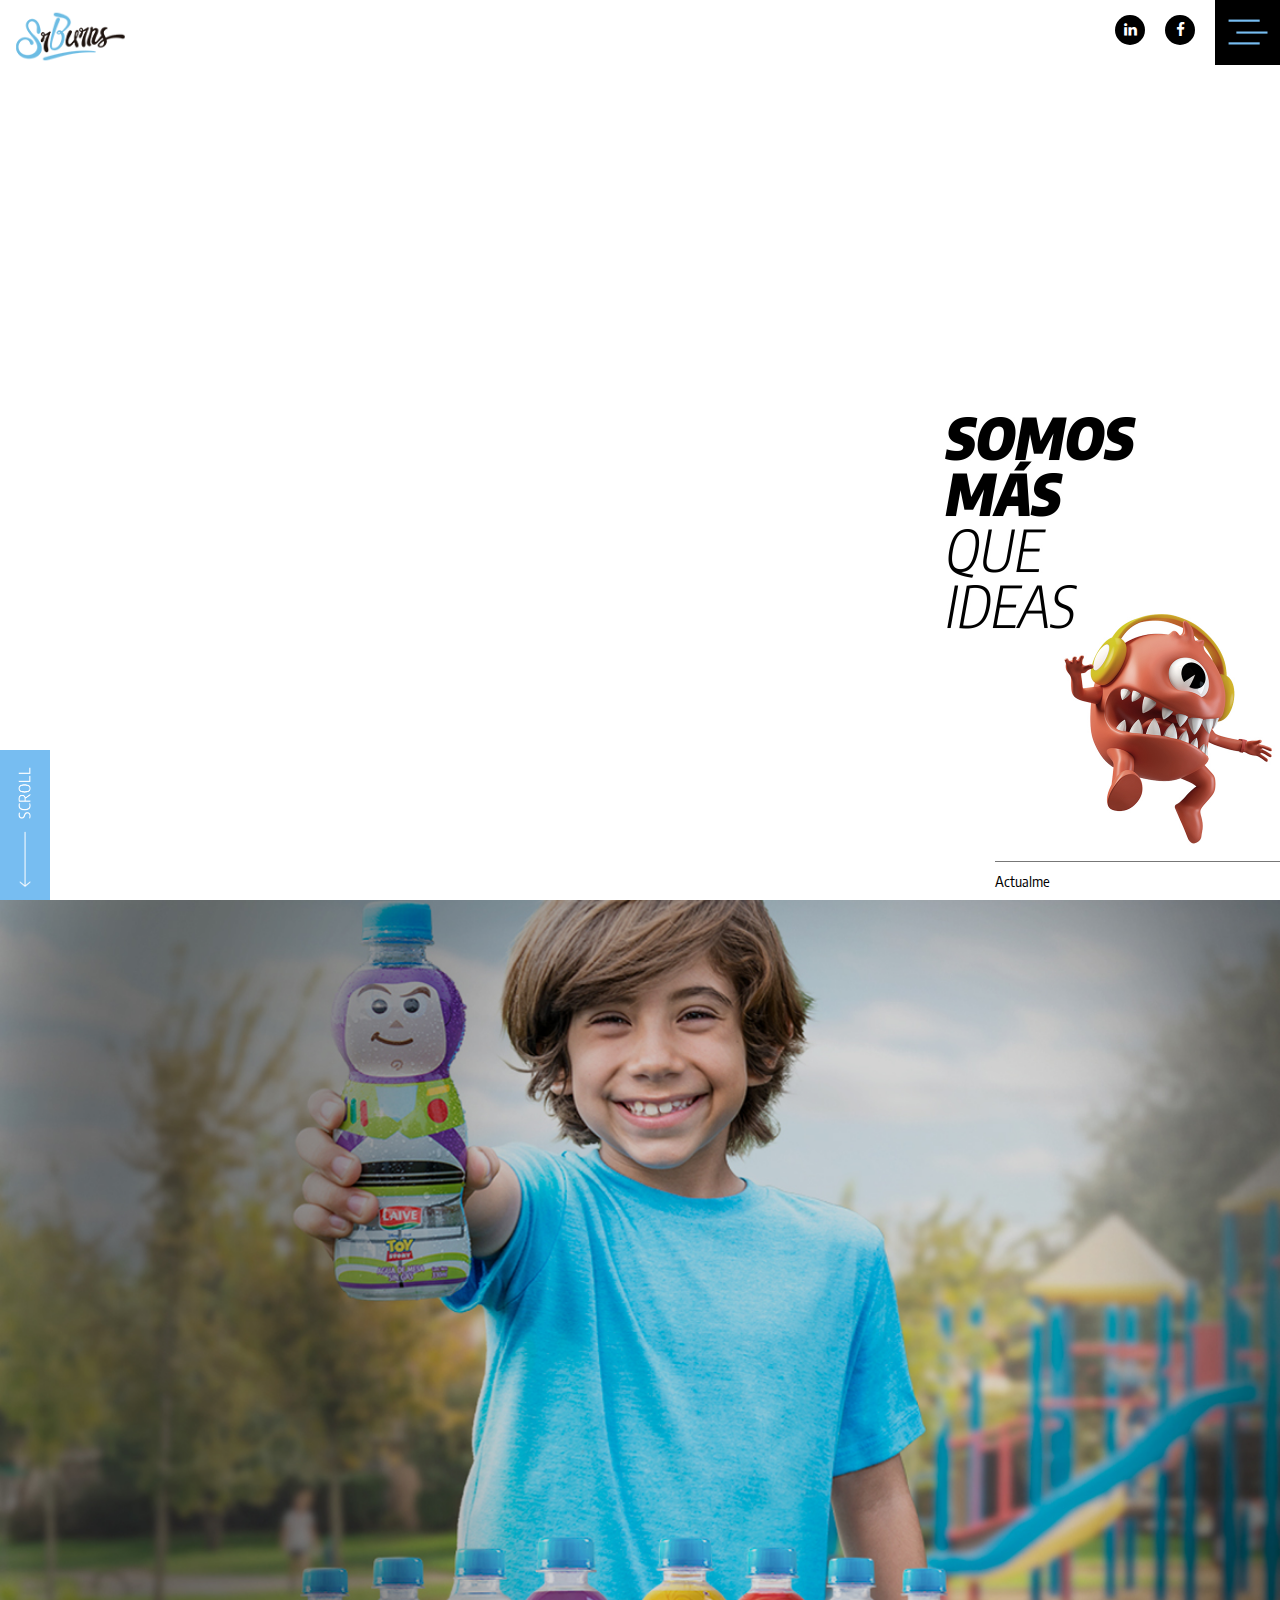
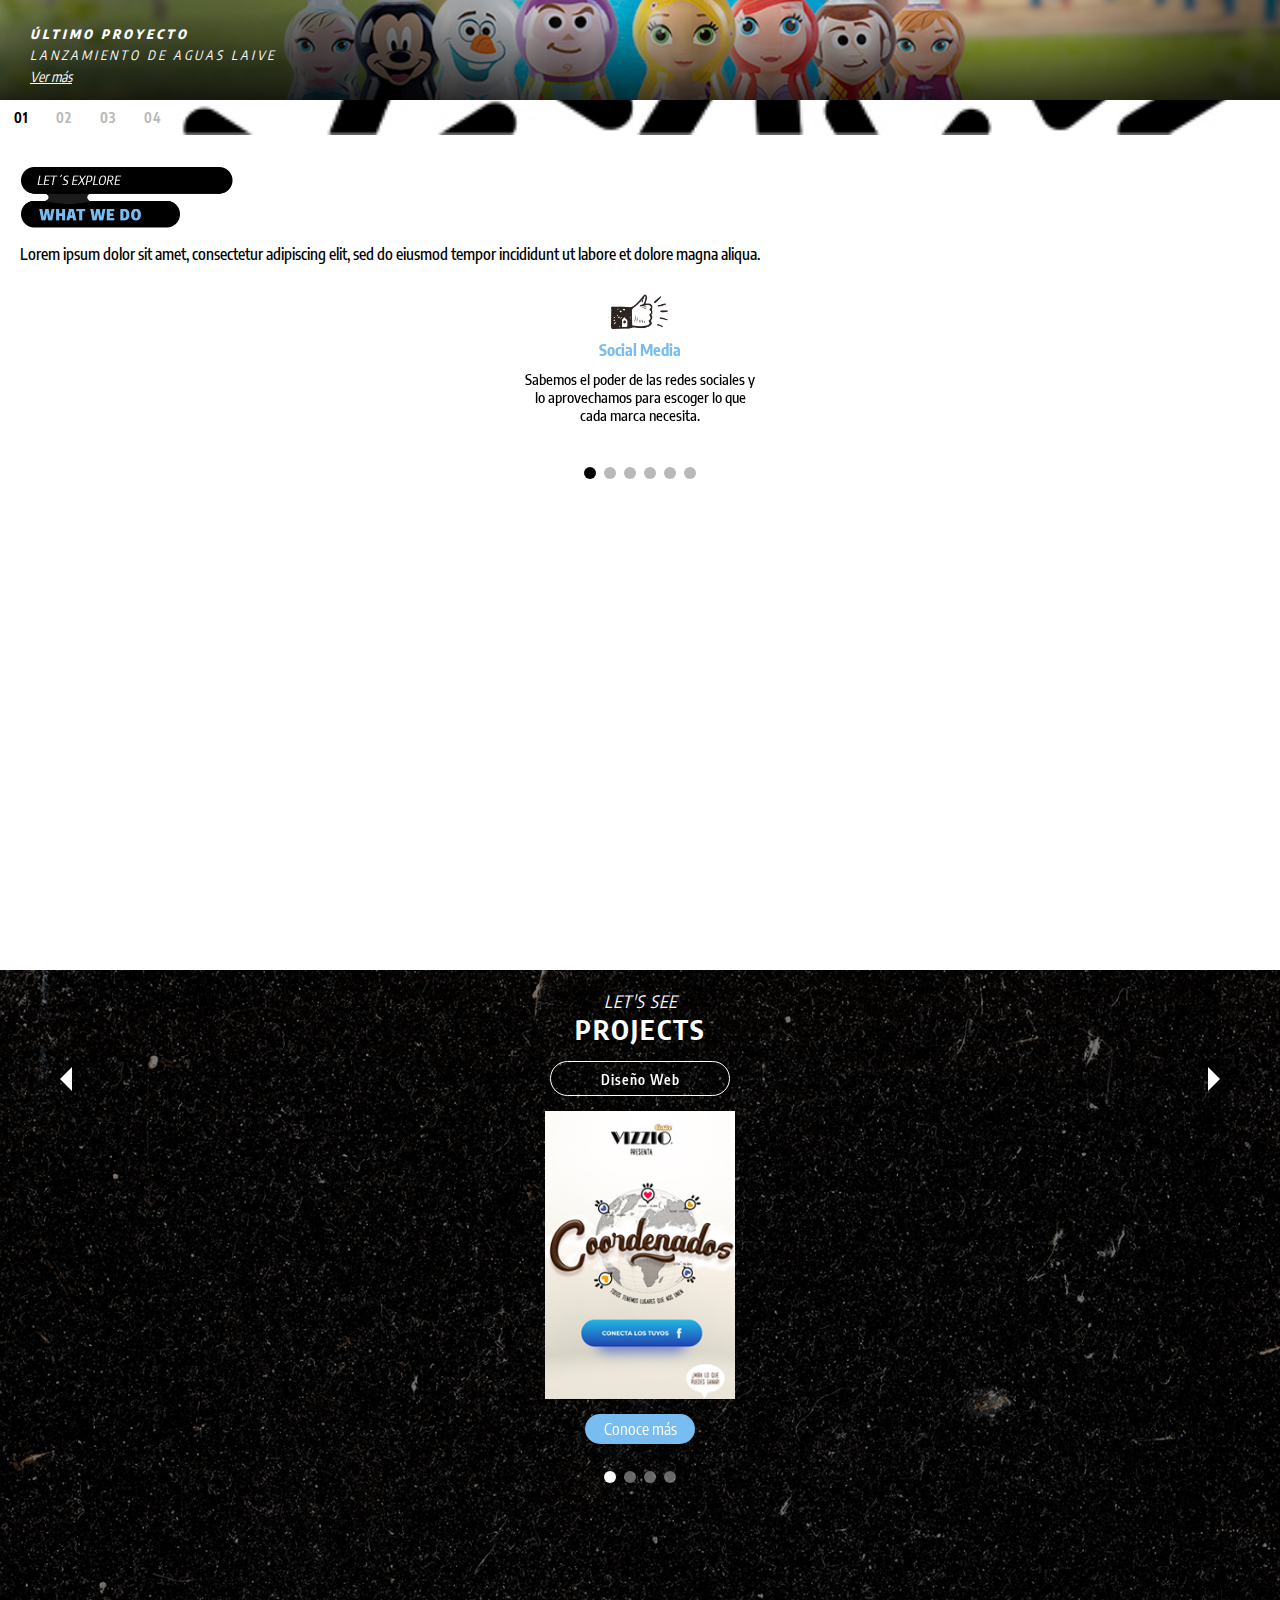
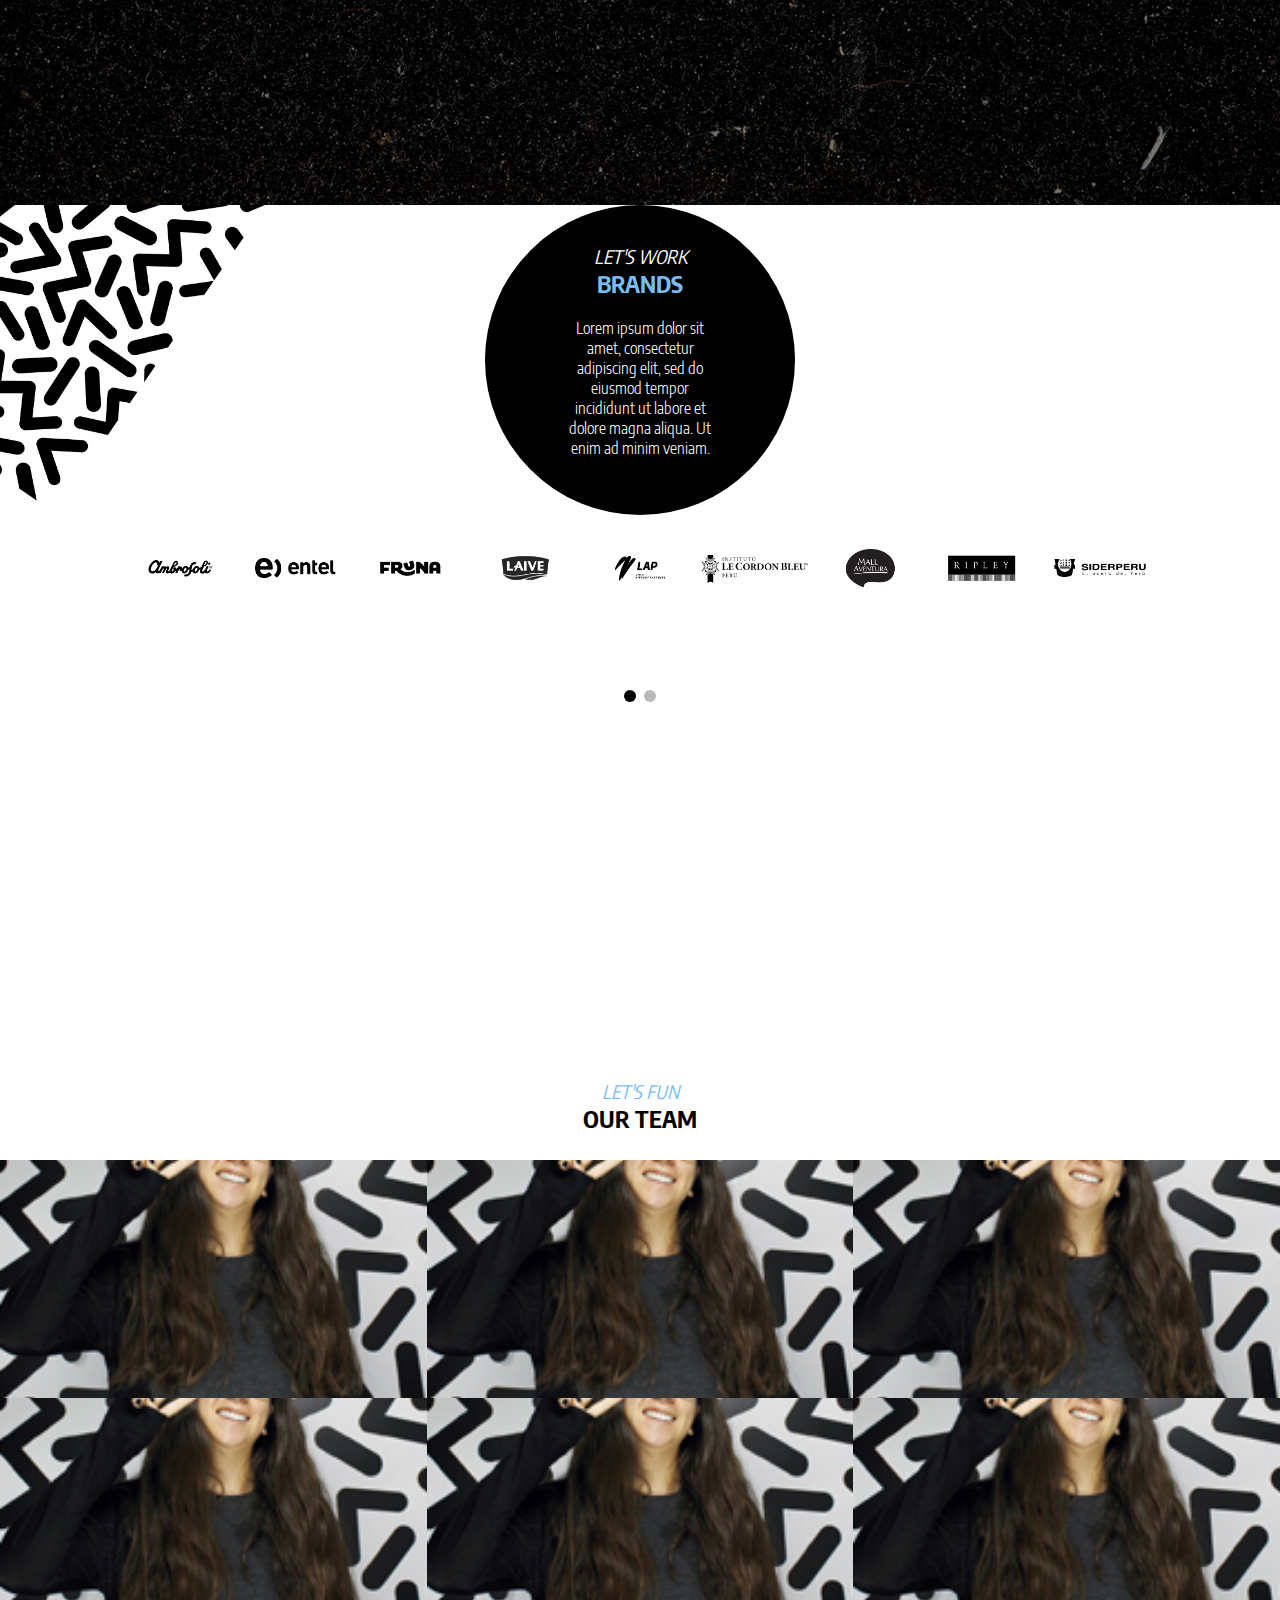
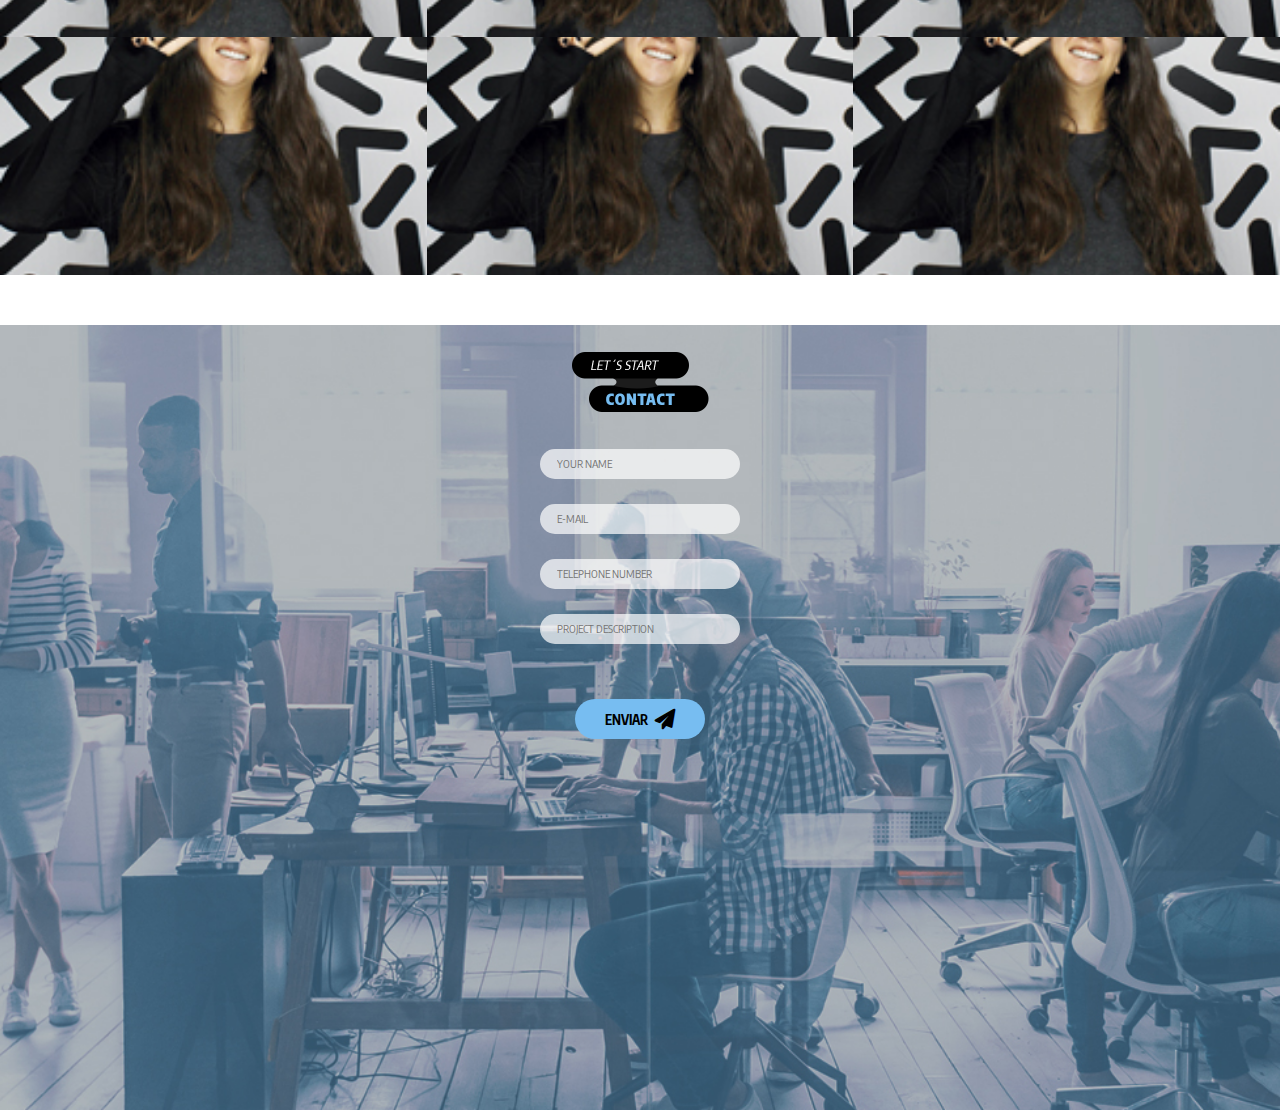
==== index.html @ 237745b2 "first commit" ====
<html lang="es-ES">
    <head>
        <meta http-equiv="Content-Type" content="text/html; charset=UTF-8">
        <meta name="viewport" content="width=device-width, initial-scale=1, user-scalable=no">
        <link rel="icon" type="image/png" href="./img/favicon-32x32.png" sizes="32x32">        
        <link href="./css/home.css" rel="stylesheet">
        <title>SrBurns</title>
    </head>

    <body>
        <header class="header">
            <a class="header__logo" href="http://www.srburns.pe/"></a>

            <a href="javascript:void(0)" class="header__menu-boton"></a>

            <a class="icon" target="_blank" href="https://www.facebook.com/SrBurnsPE/">a</a>
            <a class="icon" target="_blank" href="https://www.linkedin.com/company/srburns-per%C3%BA/">b</a>
        </header>

        <div class="main-container">
            <div class="main-container__agency-block">
                <div class="main-container__agency-block__first">
                    <img width="345" src="./img/keko-rojo.jpg" alt="">

                    <div class="main-container__agency-block__first__typing typewrite" data-period="3000" data-type='["Actualmente trabajamos con Entel", "Actualmente trabajamos con Samsung", "Actualmente trabajamos con Laive"]'>
                        <span class="wrap"></span>
                    </div>
                    
                    <span class="scroll-down">
                        <img width="18" src="./img/text-scroll.png" alt="">
                        <img width="14" src="./img/arrow-scroll.png" alt="">
                    </span>
                </div>
    
                <div class="main-container__agency-block__second">
                    <div class="main-container__agency-block__second__item" style="background-image: url('./img/project-laive.jpg')">
                        <div class="project-description">
                            <h4>Último proyecto</h4>
                            <p>Lanzamiento de aguas laive</p>
                            <a href="#">Ver más</a>
                        </div>
                    </div>
                    <div class="main-container__agency-block__second__item" style="background-image: url('./img/project-laive.jpg')">
                        <div class="project-description">
                            <h4>Último proyecto</h4>
                            <p>Lanzamiento de aguas laive</p>
                            <a href="#">Ver más</a>
                        </div>
                    </div>
                    <div class="main-container__agency-block__second__item" style="background-image: url('./img/project-laive.jpg')">
                        <div class="project-description">
                            <h4>Último proyecto</h4>
                            <p>Lanzamiento de aguas laive</p>
                            <a href="#">Ver más</a>
                        </div>
                    </div>
                    <div class="main-container__agency-block__second__item" style="background-image: url('./img/project-laive.jpg')">
                        <div class="project-description">
                            <h4>Último proyecto</h4>
                            <p>Lanzamiento de aguas laive</p>
                            <a href="#">Ver más</a>
                        </div>
                    </div>                    
                </div>
            </div>

            <div class="main-container__what-we-do">
                <div class="main-container__what-we-do__container">
                    <img class="text-img" width="214" src="./img/texto-what-we-do.png" alt="">
                    <p>Lorem ipsum dolor sit amet, consectetur adipiscing elit, sed do eiusmod tempor incididunt ut labore et dolore magna aliqua.</p>
                    <img class="keko-img" width="167" src="./img/keko-rosa.png" alt="">
                </div>

                <div class="main-container__what-we-do__slider">
                    <div>
                        <img width="60" src="./img/icon-social-media.png" alt="">
                        <h4>Social Media</h4>
                        <p>Sabemos el poder de las redes sociales y lo aprovechamos para escoger lo que cada marca necesita.</p>
                    </div>

                    <div>
                        <img width="33" src="./img/icon-estrategia.png" alt="">
                        <h4>Estrategia</h4>
                        <p>La columna vertebral de cada campaña. Analizamos el contexto y creamos un plan de acción ad hoc.</p>
                    </div>

                    <div>
                        <img width="60" src="./img/icon-ux-ui.png" alt="">
                        <h4>UX/UI</h4>
                        <p>El usuario es el centro, por eso nos preocupamos en cada detalle de su experiencia de navegación.</p>
                    </div>

                    <div>
                        <img width="50" src="./img/icon-diseno.png" alt="">
                        <h4>Diseño</h4>
                        <p>Usamos los últimos recursos visuales para que cada pieza genere impacto y sobretodo, emociones.</p>
                    </div>

                    <div>
                        <img width="46" src="./img/icon-planing.png" alt="">
                        <h4>Desarrollo Web</h4>
                        <p>Desarrollamos las plataformas necesarias para transmitir todo lo que una marca tiene que decir.</p>
                    </div>

                    <div>
                        <img width="46" src="./img/icon-planing.png" alt="">
                        <h4>Planing</h4>
                        <p>Construimos conexiones conociendo al consumidor a través de la investigación y el planeamiento. </p>
                    </div>
                </div>
            </div>

            <div class="main-container__projects">
                <h3>Let's See</h3>
                <h2>Projects</h2>                

                <div class="main-container__projects__tabs">
                    <div class="main-container__projects__tabs__item active">
                        <span tab="diseno">Diseño Web</span>
                    </div>
                    <div class="main-container__projects__tabs__item">
                        <span tab="social">Social Media</span>
                    </div>
                    <div class="main-container__projects__tabs__item">
                        <span tab="campanas">Campañas 360</span>
                    </div>
                    <div class="main-container__projects__tabs__item">
                        <span tab="aplicaciones">Aplicaciones</span>
                    </div>
                    <div class="main-container__projects__tabs__item">
                        <span tab="uxui">UX/UI</span>
                    </div>
                </div>

                <div id="tab_diseno" class="main-container__projects__slider active">
                    <div class="main-container__projects__slider__item">
                        <img src="./img/project-1.jpg" alt="">
                        <span detail="detail_1">Conoce más</span>
                    </div>

                    <div class="main-container__projects__slider__item">
                        <img src="./img/project-1.jpg" alt="">
                        <span detail="detail_1">Conoce más</span>
                    </div>

                    <div class="main-container__projects__slider__item">
                        <img src="./img/project-1.jpg" alt="">
                        <span detail="detail_1">Conoce más</span>
                    </div>
                    
                    <div class="main-container__projects__slider__item">
                        <img src="./img/project-1.jpg" alt="">
                        <span detail="detail_1">Conoce más</span>
                    </div>
                </div>

                <div id="tab_social" class="main-container__projects__slider">
                    <div class="main-container__projects__slider__item">
                        <img src="./img/project-2.jpg" alt="">
                        <span detail="detail_2">Conoce más</span>
                    </div>

                    <div class="main-container__projects__slider__item">
                        <img src="./img/project-2.jpg" alt="">
                        <span detail="detail_2">Conoce más</span>
                    </div>

                    <div class="main-container__projects__slider__item">
                        <img src="./img/project-2.jpg" alt="">
                        <span detail="detail_2">Conoce más</span>
                    </div>

                    <div class="main-container__projects__slider__item">
                        <img src="./img/project-2.jpg" alt="">
                        <span detail="detail_2">Conoce más</span>
                    </div>
                </div>

                <div id="tab_campanas" class="main-container__projects__slider">
                    <div class="main-container__projects__slider__item">
                        <img src="./img/project-3.jpg" alt="">
                        <span detail="detail_3">Conoce más</span>
                    </div>

                    <div class="main-container__projects__slider__item">
                        <img src="./img/project-3.jpg" alt="">
                        <span detail="detail_3">Conoce más</span>
                    </div>

                    <div class="main-container__projects__slider__item">
                        <img src="./img/project-3.jpg" alt="">
                        <span detail="detail_3">Conoce más</span>
                    </div>

                    <div class="main-container__projects__slider__item">
                        <img src="./img/project-3.jpg" alt="">
                        <span detail="detail_3">Conoce más</span>
                    </div>
                </div>

                <div id="tab_aplicaciones" class="main-container__projects__slider">
                    <div class="main-container__projects__slider__item">
                        <img src="./img/project-4.jpg" alt="">
                        <span detail="detail_4">Conoce más</span>
                    </div>

                    <div class="main-container__projects__slider__item">
                        <img src="./img/project-4.jpg" alt="">
                        <span detail="detail_4">Conoce más</span>
                    </div>

                    <div class="main-container__projects__slider__item">
                        <img src="./img/project-4.jpg" alt="">
                        <span detail="detail_4">Conoce más</span>
                    </div>

                    <div class="main-container__projects__slider__item">
                        <img src="./img/project-4.jpg" alt="">
                        <span detail="detail_4">Conoce más</span>
                    </div>
                </div>

                <div id="tab_uxui" class="main-container__projects__slider">
                    <div class="main-container__projects__slider__item">
                        <img src="./img/project-1.jpg" alt="">
                        <span detail="detail_5">Conoce más</span>
                    </div>

                    <div class="main-container__projects__slider__item">
                        <img src="./img/project-1.jpg" alt="">
                        <span detail="detail_5">Conoce más</span>
                    </div>

                    <div class="main-container__projects__slider__item">
                        <img src="./img/project-1.jpg" alt="">
                        <span detail="detail_5">Conoce más</span>
                    </div>
                    
                    <div class="main-container__projects__slider__item">
                        <img src="./img/project-1.jpg" alt="">
                        <span detail="detail_5">Conoce más</span>
                    </div>
                </div>

                <div id='detail_1' class="main-container__projects__detail">
                    <span class="detail-back"><img width="51" src="./img/arrow-back.png" alt=""> VOLVER</span>

                    <div class="main-container__projects__detail__multimedia">
                        <div class='main-img' style="background-image: url('./img/project-detail.jpg')"></div>
                        <img class='play-img' src="./img/project-detail-mini-play.jpg" alt="">
                        <img class='mini-img' src="./img/project-detail-mini.jpg" alt="">
                    </div>

                    <div class="main-container__projects__detail__text">
                        <h3>The Challenge</h3>
                        <p>Lorem ipsum dolor sit amet, consectetur adipiscing elit, sed do eiusmod tempor incididunt ut labore et dolore magna aliqua.</p>
                        
                        <h3>Results</h3>
                        <p>Lorem ipsum dolor sit amet, consectetur adipiscing elit, sed do eiusmod tempor incididunt ut labore et dolore magna aliqua.</p>
                        
                        <h3>Disciplines</h3>
                        <p>OUTDOOR ADVERTISING</p>

                        <h3>Client</h3>
                        <p>LIMA AIRPORT</p>
                    </div>
                </div>

                <div id='detail_2' class="main-container__projects__detail">
                    <span class="detail-back"><img width="51" src="./img/arrow-back.png" alt=""> VOLVER</span>

                    <div class="main-container__projects__detail__multimedia">
                        <div class='main-img' style="background-image: url('./img/project-detail.jpg')"></div>
                        <img class='play-img' src="./img/project-detail-mini-play.jpg" alt="">
                        <img class='mini-img' src="./img/project-detail-mini.jpg" alt="">
                    </div>

                    <div class="main-container__projects__detail__text">
                        <h3>The Challenge</h3>
                        <p>Lorem ipsum dolor sit amet, consectetur adipiscing elit, sed do eiusmod tempor incididunt ut labore et dolore magna aliqua.</p>
                        
                        <h3>Results</h3>
                        <p>Lorem ipsum dolor sit amet, consectetur adipiscing elit, sed do eiusmod tempor incididunt ut labore et dolore magna aliqua.</p>
                        
                        <h3>Disciplines</h3>
                        <p>OUTDOOR ADVERTISING</p>

                        <h3>Client</h3>
                        <p>LIMA AIRPORT</p>
                    </div>
                </div>

                <div id='detail_3' class="main-container__projects__detail">
                    <span class="detail-back"><img width="51" src="./img/arrow-back.png" alt=""> VOLVER</span>

                    <div class="main-container__projects__detail__multimedia">
                        <div class='main-img' style="background-image: url('./img/project-detail.jpg')"></div>
                        <img class='play-img' src="./img/project-detail-mini-play.jpg" alt="">
                        <img class='mini-img' src="./img/project-detail-mini.jpg" alt="">
                    </div>

                    <div class="main-container__projects__detail__text">
                        <h3>The Challenge</h3>
                        <p>Lorem ipsum dolor sit amet, consectetur adipiscing elit, sed do eiusmod tempor incididunt ut labore et dolore magna aliqua.</p>
                        
                        <h3>Results</h3>
                        <p>Lorem ipsum dolor sit amet, consectetur adipiscing elit, sed do eiusmod tempor incididunt ut labore et dolore magna aliqua.</p>
                        
                        <h3>Disciplines</h3>
                        <p>OUTDOOR ADVERTISING</p>

                        <h3>Client</h3>
                        <p>LIMA AIRPORT</p>
                    </div>
                </div>

                <div id='detail_4' class="main-container__projects__detail">
                    <span class="detail-back"><img width="51" src="./img/arrow-back.png" alt=""> VOLVER</span>

                    <div class="main-container__projects__detail__multimedia">
                        <div class='main-img' style="background-image: url('./img/project-detail.jpg')"></div>
                        <img class='play-img' src="./img/project-detail-mini-play.jpg" alt="">
                        <img class='mini-img' src="./img/project-detail-mini.jpg" alt="">
                    </div>

                    <div class="main-container__projects__detail__text">
                        <h3>The Challenge</h3>
                        <p>Lorem ipsum dolor sit amet, consectetur adipiscing elit, sed do eiusmod tempor incididunt ut labore et dolore magna aliqua.</p>
                        
                        <h3>Results</h3>
                        <p>Lorem ipsum dolor sit amet, consectetur adipiscing elit, sed do eiusmod tempor incididunt ut labore et dolore magna aliqua.</p>
                        
                        <h3>Disciplines</h3>
                        <p>OUTDOOR ADVERTISING</p>

                        <h3>Client</h3>
                        <p>LIMA AIRPORT</p>
                    </div>
                </div>

                <div id='detail_5' class="main-container__projects__detail">
                    <span class="detail-back"><img width="51" src="./img/arrow-back.png" alt=""> VOLVER</span>

                    <div class="main-container__projects__detail__multimedia">
                        <div class='main-img' style="background-image: url('./img/project-detail.jpg')"></div>
                        <img class='play-img' src="./img/project-detail-mini-play.jpg" alt="">
                        <img class='mini-img' src="./img/project-detail-mini.jpg" alt="">
                    </div>

                    <div class="main-container__projects__detail__text">
                        <h3>The Challenge</h3>
                        <p>Lorem ipsum dolor sit amet, consectetur adipiscing elit, sed do eiusmod tempor incididunt ut labore et dolore magna aliqua.</p>
                        
                        <h3>Results</h3>
                        <p>Lorem ipsum dolor sit amet, consectetur adipiscing elit, sed do eiusmod tempor incididunt ut labore et dolore magna aliqua.</p>
                        
                        <h3>Disciplines</h3>
                        <p>OUTDOOR ADVERTISING</p>

                        <h3>Client</h3>
                        <p>LIMA AIRPORT</p>
                    </div>
                </div>
            </div>

            <div class="main-container__brands">
                <div class="main-container__brands__circle">
                    <h3>Let's Work</h3>
                    <h2>Brands</h2>
                    <p>Lorem ipsum dolor sit amet, consectetur adipiscing elit, sed do eiusmod tempor incididunt ut labore et dolore magna aliqua. Ut enim ad minim veniam.</p>
                </div>

                <div class="main-container__brands__content">
                    <div class="main-container__brands__content__slider">
                        <div class="main-container__brands__content__slider__item">
                            <img src="./img/brand-ambrosoli.png" alt="">
                            <img src="./img/brand-entel.png" alt="">
                            <img src="./img/brand-fruna.png" alt="">
                            <img src="./img/brand-laive.png" alt="">
                            <img src="./img/brand-lap.png" alt="">
                            <img src="./img/brand-lecordonbleu.png" alt="">
                            <img src="./img/brand-mall-aventura.png" alt="">
                            <img src="./img/brand-ripley.png" alt="">
                            <img src="./img/brand-siderperu.png" alt="">                            
                        </div>
                        <div class="main-container__brands__content__slider__item">
                            <img src="./img/brand-sky.png" alt="">
                            <img src="./img/brand-vizzio.png" alt="">
                            <img src="./img/brand-ambrosoli.png" alt="">
                            <img src="./img/brand-laive.png" alt="">
                            <img src="./img/brand-lap.png" alt="">
                            <img src="./img/brand-lecordonbleu.png" alt="">
                            <img src="./img/brand-mall-aventura.png" alt="">
                            <img src="./img/brand-ripley.png" alt="">
                            <img src="./img/brand-siderperu.png" alt="">
                        </div>
                    </div>
                </div>
            </div>

            <div class="main-container__our-team">
                <div class="main-container__our-team__title">
                    <h3>Let's Fun</h3>
                    <h2>Our Team</h2>
                </div>

                <div class="main-container__our-team__photos">
                    <div id="randomPhoto_1" style="background-image: url('./img/team-1.jpg')"></div>
                    <div id="randomPhoto_2" style="background-image: url('./img/team-1.jpg')"></div>
                    <div id="randomPhoto_3" style="background-image: url('./img/team-1.jpg')"></div>
                    <div id="randomPhoto_4" style="background-image: url('./img/team-1.jpg')"></div>
                    <div id="randomPhoto_5" style="background-image: url('./img/team-1.jpg')"></div>
                    <div id="randomPhoto_6" style="background-image: url('./img/team-1.jpg')"></div>
                    <div id="randomPhoto_7" style="background-image: url('./img/team-1.jpg')"></div>
                    <div id="randomPhoto_8" style="background-image: url('./img/team-1.jpg')"></div>
                    <div id="randomPhoto_9" style="background-image: url('./img/team-1.jpg')"></div>
                </div>
            </div>

            <div class="main-container__contact">
                <div class="main-container__contact__container">
                    <div class="main-container__contact__container__fondo">
                        <img width="141" src="./img/contact-text.png" alt="">

                        <form action="">
                            <input placeholder="YOUR NAME" type="text">
                            <input placeholder="E-MAIL" type="mail">
                            <input placeholder="TELEPHONE NUMBER" type="number">
                            <input placeholder="PROJECT DESCRIPTION" type="text">

                            <button>
                                <span class="text">Enviar</span>
                                <span class="icon">c</span>
                            </button>
                        </form>
                    </div>
                </div>
            </div>
        </div>

        <div class="overlay"></div>
        <div class="menu">
            <ul>
                <li>
                    <a href="#">Home</a>
                </li>
                <li>
                    <a href="#">Projects</a>
                </li>
                <li>
                    <a href="#">Brands</a>
                </li>
                <li>
                    <a href="#">Contact</a>
                </li>
            </ul>
            
            <div class="menu__redes">
                <a class="icon" target="_blank" href="https://www.facebook.com/SrBurnsPE/">c</a>
                <a class="icon" target="_blank" href="https://www.linkedin.com/company/srburns-per%C3%BA/">b</a>
            </div>
        </div>

        <script src="https://ajax.googleapis.com/ajax/libs/jquery/3.4.1/jquery.min.js"></script>
        <script src="./js/slick.min.js" type="text/javascript"></script>
        <script src="./js/home.js" type="text/javascript"></script>
    </body>
</html>
---- css/home.css ----
@import url("https://fonts.googleapis.com/css?family=Encode+Sans+Condensed:300,400,500,600,700,800,900&display=swap");.slick-slider{position:relative;display:block;-webkit-box-sizing:border-box;box-sizing:border-box;-webkit-touch-callout:none;-webkit-user-select:none;-moz-user-select:none;-ms-user-select:none;user-select:none;-ms-touch-action:pan-y;touch-action:pan-y;-webkit-tap-highlight-color:transparent}.slick-list{position:relative;overflow:hidden;display:block;margin:0;padding:0}.slick-list:focus{outline:none}.slick-list.dragging{cursor:pointer;cursor:hand}.slick-slider .slick-track,.slick-slider .slick-list{-webkit-transform:translate3d(0, 0, 0);transform:translate3d(0, 0, 0)}.slick-track{position:relative;left:0;top:0;display:block;margin-left:auto;margin-right:auto}.slick-track:before,.slick-track:after{content:"";display:table}.slick-track:after{clear:both}.slick-loading .slick-track{visibility:hidden}.slick-slide{float:left;height:100%;min-height:1px;display:none}[dir="rtl"] .slick-slide{float:right}.slick-slide img{display:block}.slick-slide.slick-loading img{display:none}.slick-slide.dragging img{pointer-events:none}.slick-initialized .slick-slide{display:block}.slick-loading .slick-slide{visibility:hidden}.slick-vertical .slick-slide{display:block;height:auto;border:1px solid transparent}.slick-arrow.slick-hidden{display:none}*{margin:0;-webkit-box-sizing:border-box;box-sizing:border-box}*:focus{outline:none}a{text-decoration:none;color:#000000}ul{padding:0}li{list-style:none}@-webkit-keyframes bounce{0%,20%,50%,80%,100%{-webkit-transform:translateY(0);transform:translateY(0)}40%{-webkit-transform:translateY(-10px);transform:translateY(-10px)}60%{-webkit-transform:translateY(-10px);transform:translateY(-10px)}}@keyframes bounce{0%,20%,50%,80%,100%{-webkit-transform:translateY(0);transform:translateY(0)}40%{-webkit-transform:translateY(-10px);transform:translateY(-10px)}60%{-webkit-transform:translateY(-10px);transform:translateY(-10px)}}*{font-family:'Encode Sans Condensed', sans-serif}.icon{font-family:"srburns" !important}@font-face{font-family:"srburns";src:url("../fonts/srburns.eot");src:url("../fonts/srburns.eot?#iefix") format("embedded-opentype"),url("../fonts/srburns.woff") format("woff"),url("../fonts/srburns.ttf") format("truetype"),url("../fonts/srburns.svg#srburns") format("svg");font-weight:normal;font-style:normal}.header{height:65px;position:fixed;left:0;top:0;width:100%;z-index:2;background-color:#ffffff}.header.active{background-color:transparent}.header__logo{margin:10px 0 0 15px;width:110px;height:53px;overflow:hidden;display:block;float:left;background-image:url("../img/srburns-logo-fondo.png");background-repeat:no-repeat;background-size:238px;background-position:-127px center;position:relative;z-index:2;-webkit-transition:all 500ms 0s cubic-bezier(0.18, 0.89, 0.32, 1.28);transition:all 500ms 0s cubic-bezier(0.18, 0.89, 0.32, 1.28)}.header__logo.active{background-position:0 center}.header .icon{float:right;width:30px;height:30px;border-radius:15px;color:#ffffff;background-color:#000000;font-size:15px;text-align:center;line-height:30px;margin:15px 20px 0 0;display:none;position:relative;z-index:2;-webkit-transition:all 500ms ease 0s;transition:all 500ms ease 0s;user-drag:none;user-select:none;-moz-user-select:none;-webkit-user-drag:none;-webkit-user-select:none;-ms-user-select:none}.header .icon:hover{color:#000000;background-color:#ffffff}@media screen and (min-width: 768px){.header .icon{display:block}}.header__menu-boton{display:inline-block;width:65px;height:65px;background-color:#000000;text-align:center;float:right;position:relative;z-index:2;background-image:url("../img/icon-menu.png");background-repeat:no-repeat;background-position:center center;background-size:40px;-webkit-transition:all 200ms ease 0s;transition:all 200ms ease 0s}.header__menu-boton.active{background-image:url("../img/icon-menu-close.png")}.menu{right:0;left:-200%;top:0;bottom:0;margin:auto;height:445px;width:300px;text-align:center;position:fixed;z-index:2;-webkit-transition:all 500ms 0s cubic-bezier(0.18, 0.89, 0.32, 1.28);transition:all 500ms 0s cubic-bezier(0.18, 0.89, 0.32, 1.28)}.menu.active{left:0}.menu li a{color:#77bdf1;font-weight:900;font-size:50px;font-style:italic;text-transform:uppercase;display:inline-block;padding:10px;-webkit-transition:all 500ms ease 0s;transition:all 500ms ease 0s}.menu li a:hover{color:#ffffff}.menu__redes{margin-top:50px}.menu__redes a{display:inline-block;width:50px;height:50px;line-height:53px;text-align:center;background-color:#77bdf1;border-radius:25px;color:#000000;font-size:30px;margin:0 15px;-webkit-transition:all 500ms ease 0s;transition:all 500ms ease 0s}.menu__redes a:hover{background-color:#ffffff}.overlay{position:fixed;height:100%;width:100%;background-color:rgba(0,0,0,0.8);top:0;left:-100%;z-index:-1;opacity:0;-webkit-transition:all 500ms ease 0s;transition:all 500ms ease 0s}.overlay.active{z-index:1;left:0;opacity:1}.main-container__agency-block>div:nth-child(1){padding-top:65px}.main-container__agency-block__first{position:relative}.main-container__agency-block__first>img{position:absolute;bottom:45px;right:0}.main-container__agency-block__first__typing{position:absolute;bottom:0;right:0;width:285px;font-size:15px;padding:10px 0;border-top:1px solid #777777}.main-container__agency-block__first__typing b{font-weight:700}.main-container__agency-block__first .scroll-down{position:absolute;bottom:0;left:0;background-color:#77bdf1;width:50px;height:150px;padding:10px 0;cursor:pointer}.main-container__agency-block__first .scroll-down img{display:block;margin:5px auto;-webkit-animation:bounce 3s infinite;animation:bounce 3s infinite}.main-container__agency-block__second__item{background-position:center center;background-size:cover;background-repeat:no-repeat;position:relative}.main-container__agency-block__second__item .project-description{position:absolute;bottom:35px;left:0;color:#ffffff;font-style:italic;font-size:13px;padding:15px 30px;width:100%;background-image:-webkit-gradient(linear, left top, left bottom, from(rgba(0,0,0,0)), to(rgba(0,0,0,0.7)));background-image:linear-gradient(rgba(0,0,0,0), rgba(0,0,0,0.7))}.main-container__agency-block__second__item .project-description h4{font-weight:800;text-transform:uppercase;letter-spacing:3px;margin-bottom:5px}.main-container__agency-block__second__item .project-description p{text-transform:uppercase;letter-spacing:3px;margin-bottom:5px}.main-container__agency-block__second__item .project-description a{text-decoration:underline;font-size:14px;color:#ffffff}.main-container__agency-block__second .slick-arrow{display:none !important}.main-container__agency-block__second .slick-dots{position:absolute;z-index:1;bottom:0;left:0;display:inline-block;width:100%;height:35px;text-align:left;background-image:url("../img/fondo-srburns.jpg");background-position:bottom right;background-size:cover;background-repeat:no-repeat}.main-container__agency-block__second .slick-dots li{display:inline-block;height:100%;background-color:#ffffff}.main-container__agency-block__second .slick-dots li button{background-color:transparent;height:100%;line-height:35px;cursor:pointer;color:#B9B9B9;font-weight:700;border:none;padding:0 14px;letter-spacing:1px;-webkit-transition:all 500ms ease 0s;transition:all 500ms ease 0s}.main-container__agency-block__second .slick-dots li.slick-active button{color:#000000}.main-container__what-we-do__container{padding:30px 20px}.main-container__what-we-do__container p{font-weight:500;font-size:16px}.main-container__what-we-do__container img.text-img{margin-bottom:15px}.main-container__what-we-do__container img.keko-img{display:none}.main-container__what-we-do__slider{height:140px;position:relative}.main-container__what-we-do__slider>div{text-align:center}.main-container__what-we-do__slider>div img{display:inline-block}.main-container__what-we-do__slider>div h4{color:#77BDF1;margin:10px 0}.main-container__what-we-do__slider>div p{font-weight:500;font-size:15px;display:inline-block;width:230px}.main-container__what-we-do__slider .slick-dots{position:absolute;width:100%;left:0;bottom:-45px;text-align:center}.main-container__what-we-do__slider .slick-dots li{display:inline-block;width:12px;height:12px;border-radius:6px;background-color:#B9B9B9;margin:0 4px;cursor:pointer;-webkit-transition:all 500ms ease 0s;transition:all 500ms ease 0s}.main-container__what-we-do__slider .slick-dots li.slick-active{background-color:#000000}.main-container__what-we-do__slider .slick-dots li button{display:none}.main-container__projects{background-image:url("../img/fondo-estrellado.jpg");background-repeat:no-repeat;background-size:cover;background-position:center center;color:#ffffff;text-align:center;overflow:hidden;position:relative}.main-container__projects h3{font-weight:400;font-style:italic;font-size:17px;padding-top:20px;text-transform:uppercase;letter-spacing:1px}.main-container__projects h2{font-weight:700;font-size:27px;text-transform:uppercase;letter-spacing:2px}.main-container__projects__tabs{height:35px;font-size:14px;font-weight:600;position:relative;margin-top:15px}.main-container__projects__tabs__item{width:100%}.main-container__projects__tabs__item span{display:inline-block;width:180px !important;height:35px;border:1px solid transparent;border-radius:25px;line-height:35px;margin:0 auto;cursor:pointer;letter-spacing:1px;-webkit-transition:all 500ms ease 0s;transition:all 500ms ease 0s}.main-container__projects__tabs__item.active span{border:1px solid #ffffff}.main-container__projects__tabs .slick-arrow{position:absolute;top:0;bottom:0;margin:auto;cursor:pointer;z-index:1}.main-container__projects__tabs .slick-prev{left:60px;width:0;height:0;border-top:12px solid transparent;border-bottom:12px solid transparent;border-right:12px solid #ffffff}.main-container__projects__tabs .slick-next{right:60px;width:0;height:0;border-top:12px solid transparent;border-bottom:12px solid transparent;border-left:12px solid #ffffff}.main-container__projects__slider{position:relative;height:50px;display:none;opacity:0;visibility:hidden;-webkit-transition:all 500ms ease 0s;transition:all 500ms ease 0s}.main-container__projects__slider.active{display:block;opacity:1;visibility:visible}.main-container__projects__slider__item{height:inherit !important}.main-container__projects__slider__item img{margin:15px auto;width:190px}.main-container__projects__slider__item span{cursor:pointer;display:block;margin:0 auto;width:110px;height:30px;line-height:30px;border-radius:15px;background-color:#77BDF1}.main-container__projects__slider .slick-list{overflow:inherit}.main-container__projects__slider .slick-dots{position:absolute;width:100%;left:0;top:375px;text-align:center}.main-container__projects__slider .slick-dots li{display:inline-block;width:12px;height:12px;border-radius:6px;background-color:rgba(255,255,255,0.4);margin:0 4px;cursor:pointer;-webkit-transition:all 500ms ease 0s;transition:all 500ms ease 0s}.main-container__projects__slider .slick-dots li.slick-active{background-color:#ffffff}.main-container__projects__slider .slick-dots li button{display:none}.main-container__projects__detail{position:absolute;z-index:1;top:0;left:0;width:100%;height:100%;padding:40px 10px 20px 10px;overflow-y:auto;background-color:#77BDF1;opacity:0;visibility:hidden;-webkit-transition:all 500ms ease 0s;transition:all 500ms ease 0s}.main-container__projects__detail.active{opacity:1;visibility:visible}.main-container__projects__detail .detail-back{position:absolute;top:0;left:10px;background-color:#000000;height:40px;line-height:40px;font-size:13px;padding:0 10px;cursor:pointer}.main-container__projects__detail .detail-back>img{vertical-align:middle}.main-container__projects__detail__multimedia{height:297px}.main-container__projects__detail__multimedia .main-img{width:100%;height:180px;background-repeat:no-repeat;background-position:center center;background-size:cover}.main-container__projects__detail__multimedia>img{float:left;width:48%;margin-top:10px}.main-container__projects__detail__multimedia .play-img{margin-right:4%}.main-container__projects__detail__text{text-align:left}.main-container__projects__detail__text h3{font-weight:700;font-size:14px;font-style:normal}.main-container__projects__detail__text p{font-size:14px}.main-container__brands{background-image:url("../img/fondo-srburns2.jpg");background-repeat:no-repeat;background-size:509px;background-position:-152px -132px;position:relative;overflow:hidden}.main-container__brands__circle{background-color:#000000;width:310px;height:310px;border-radius:155px;position:absolute;left:0;right:0;margin:auto;text-align:center;color:#ffffff}.main-container__brands__circle h3{font-style:italic;font-weight:400;text-transform:uppercase;margin-top:40px}.main-container__brands__circle h2{color:#77BDF1;font-weight:700;text-transform:uppercase;margin-bottom:20px}.main-container__brands__circle p{color:#ffffff;font-weight:300;width:150px;margin:0 auto}.main-container__brands__content{position:absolute;top:344px;left:0;width:100%}.main-container__brands__content__slider{position:relative;height:138px}.main-container__brands__content__slider__item{text-align:center}.main-container__brands__content__slider__item img{display:inline-block;width:112px}.main-container__brands__content__slider .slick-dots{position:absolute;left:0;bottom:-15px;text-align:center;width:100%}.main-container__brands__content__slider .slick-dots li{display:inline-block;width:12px;height:12px;border-radius:6px;background-color:#B9B9B9;margin:0 4px;cursor:pointer;-webkit-transition:all 500ms ease 0s;transition:all 500ms ease 0s}.main-container__brands__content__slider .slick-dots li.slick-active{background-color:#000000}.main-container__brands__content__slider .slick-dots li button{display:none}.main-container__our-team{text-align:center;position:relative}.main-container__our-team__title{position:absolute;top:40px;left:0;width:100%}.main-container__our-team__title h3{font-style:italic;font-weight:400;text-transform:uppercase;color:#77BDF1}.main-container__our-team__title h2{font-weight:700;text-transform:uppercase}.main-container__our-team__photos{position:absolute;top:0;left:0;width:100%;height:100%;padding-top:120px}.main-container__our-team__photos div{background-repeat:no-repeat;background-size:cover;background-position:center center;float:left;height:33.3333%;width:33.3333%;-webkit-transition:all 500ms ease 0s;transition:all 500ms ease 0s}.main-container__contact{position:relative}.main-container__contact__container{position:absolute;height:100%;width:100%;left:0;top:0;padding-top:50px}.main-container__contact__container__fondo{background-image:url("../img/contacto-fondo.jpg");background-repeat:no-repeat;background-size:cover;background-position:center center;width:100%;height:100%;text-align:center}.main-container__contact__container__fondo img{display:inline-block;margin-top:25px}.main-container__contact__container__fondo form{margin-top:35px}.main-container__contact__container__fondo form input{display:block;margin:25px auto;width:200px;height:30px;line-height:30px;border:2px solid transparent;background-color:rgba(255,255,255,0.7);border-radius:15px;padding:0 15px;font-size:11px;color:#000000;-webkit-transition:all 500ms ease 0s;transition:all 500ms ease 0s}.main-container__contact__container__fondo form input:hover,.main-container__contact__container__fondo form input:focus{border:2px solid #77BDF1}.main-container__contact__container__fondo form button{background-color:#77BDF1;font-weight:700;text-align:center;border:none;width:130;height:40px;line-height:35px;border-radius:20px;margin-top:30px;cursor:pointer;-webkit-transition:all 500ms ease 0s;transition:all 500ms ease 0s}.main-container__contact__container__fondo form button .text{display:inline-block;vertical-align:middle;color:#000000;text-transform:uppercase;margin-right:4px;-webkit-transition:all 500ms ease 0s;transition:all 500ms ease 0s}.main-container__contact__container__fondo form button .icon{display:inline-block;vertical-align:middle;color:#000000;font-size:20px;-webkit-transition:all 500ms ease 0s;transition:all 500ms ease 0s}.main-container__contact__container__fondo form button:hover{background-color:#000000}.main-container__contact__container__fondo form button:hover span{color:#ffffff}
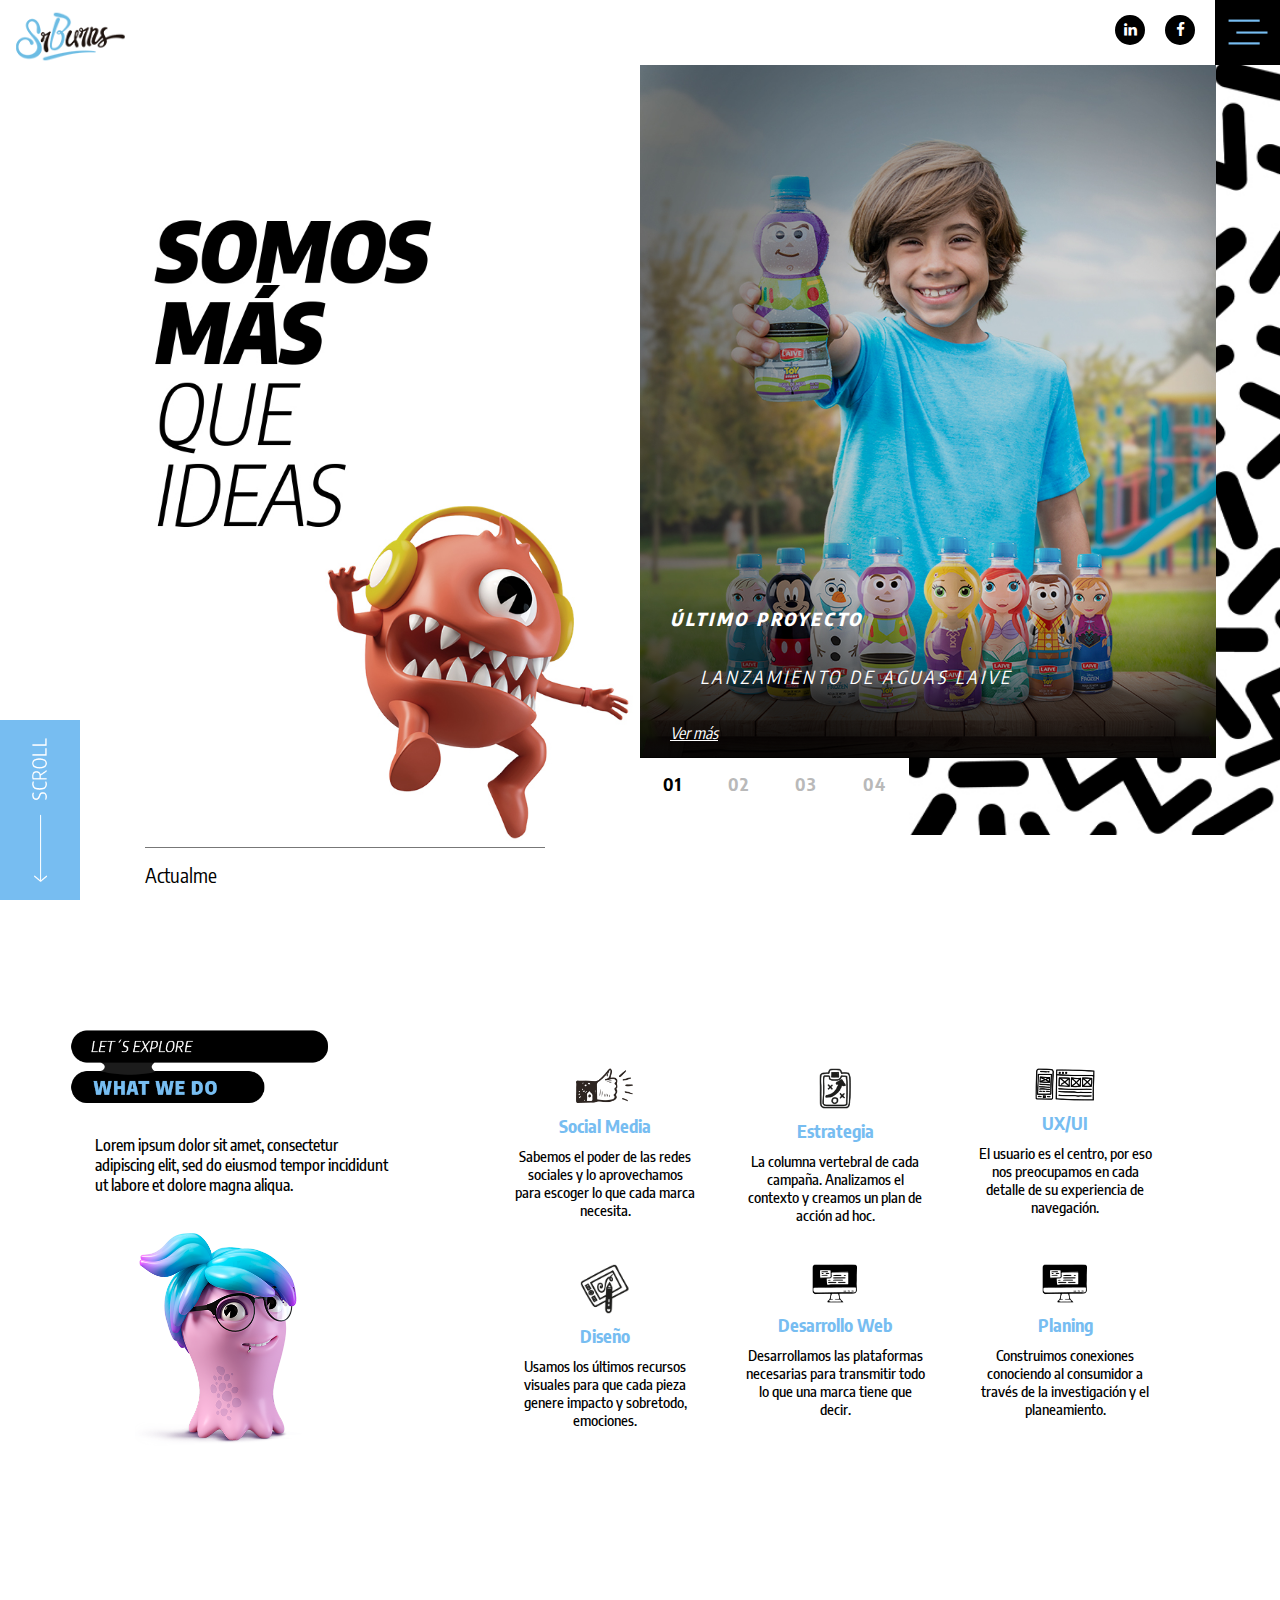
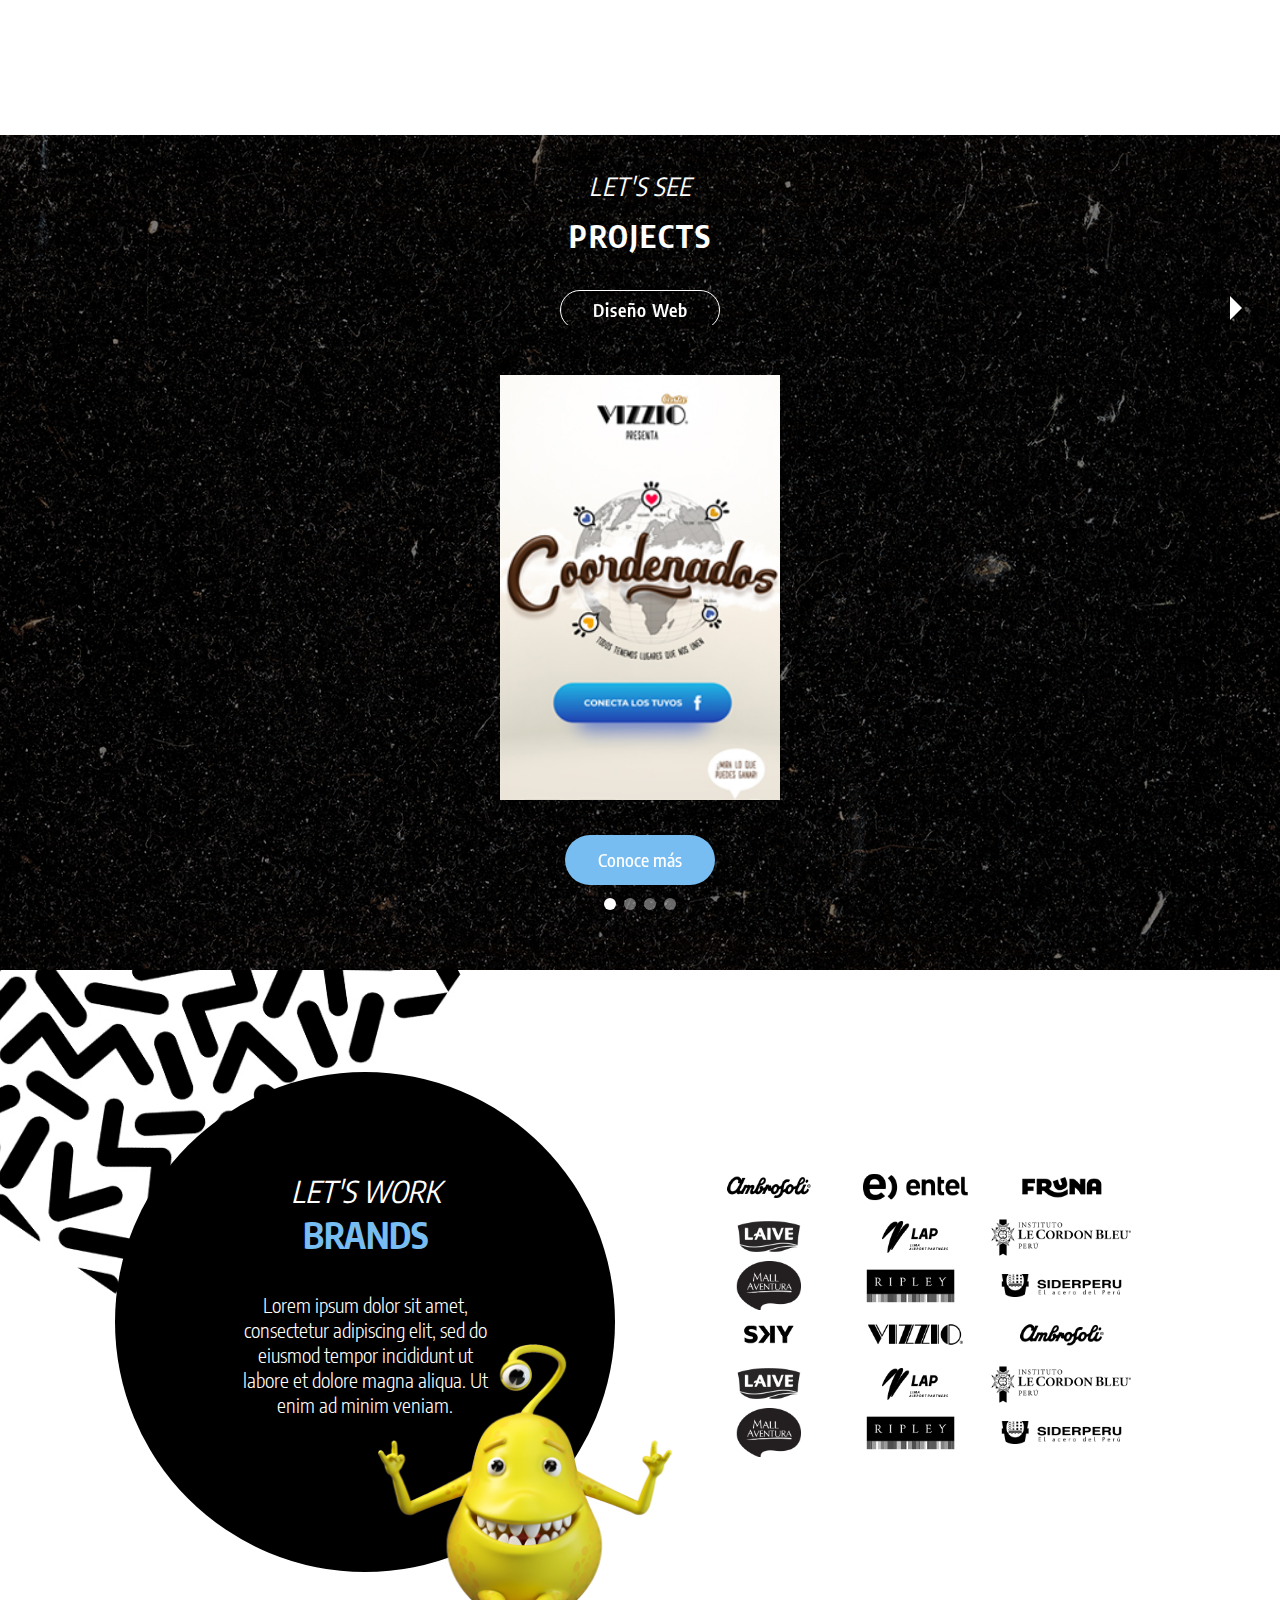
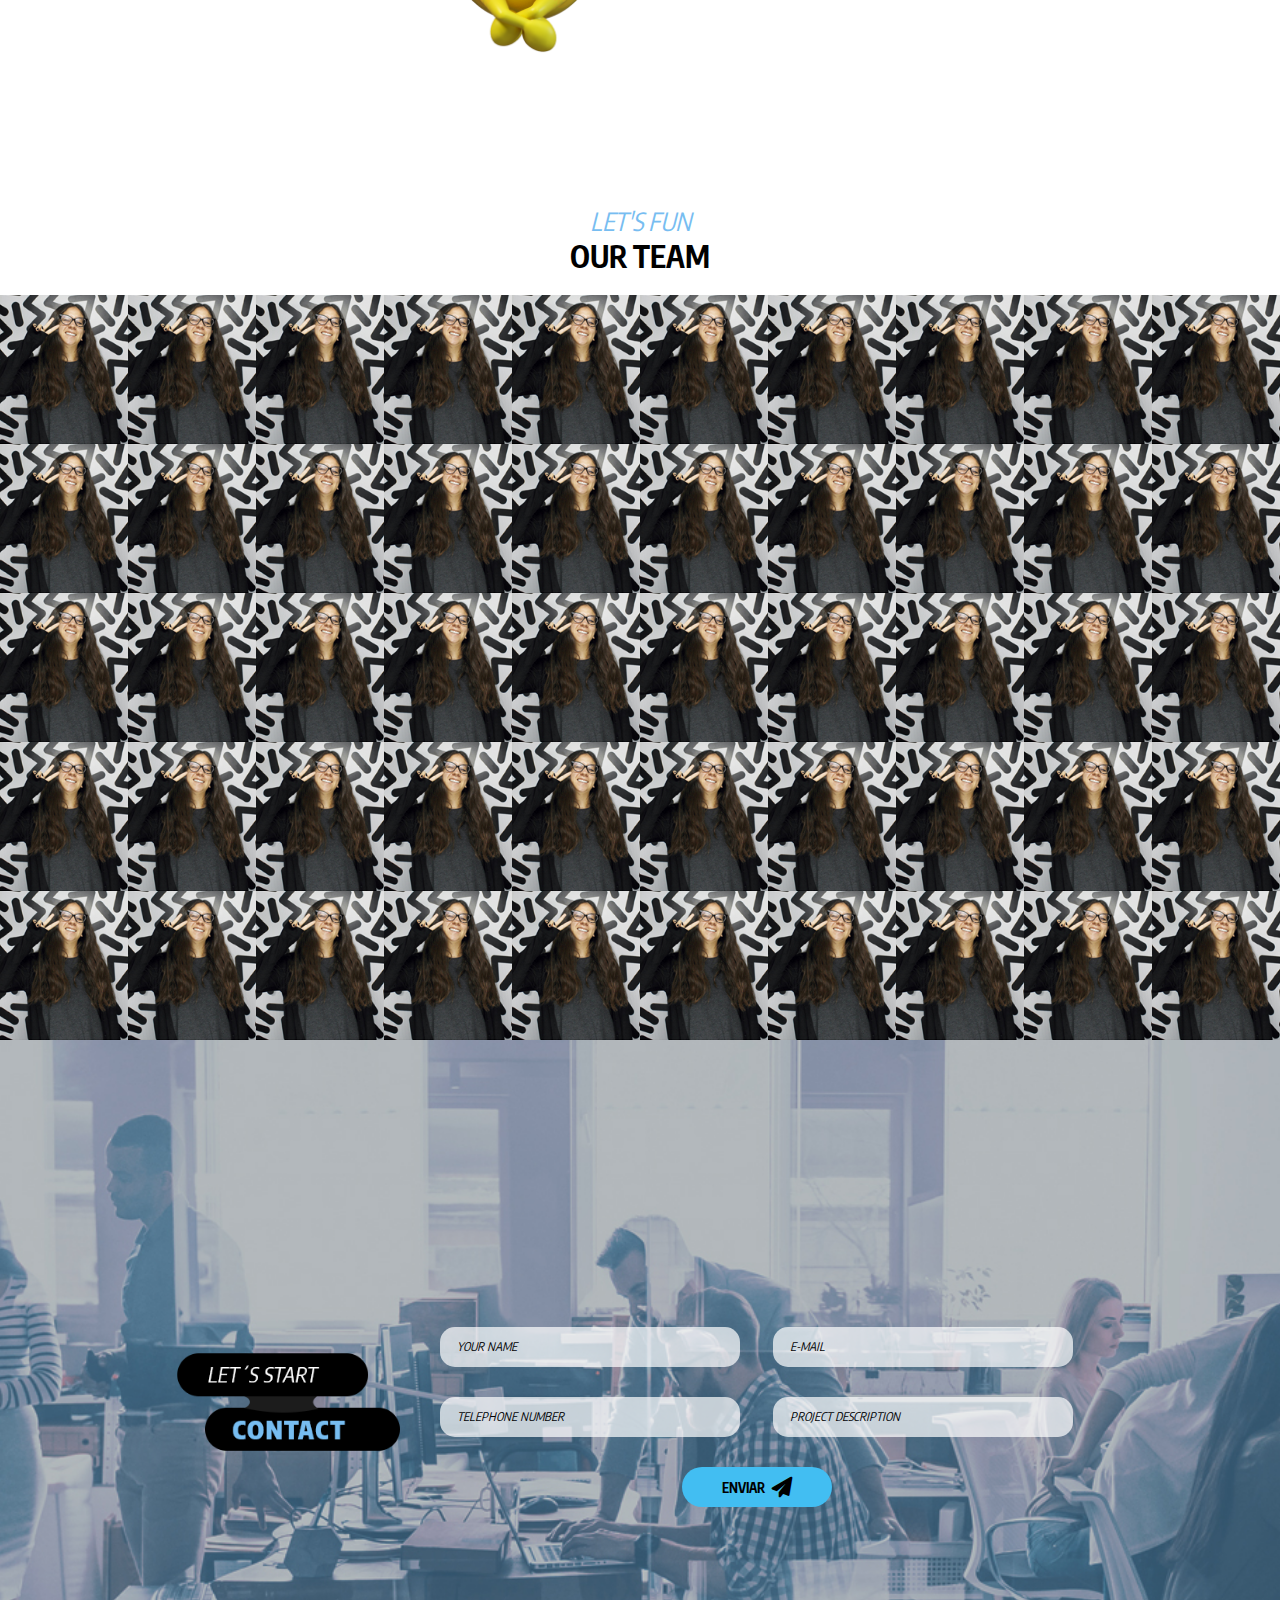
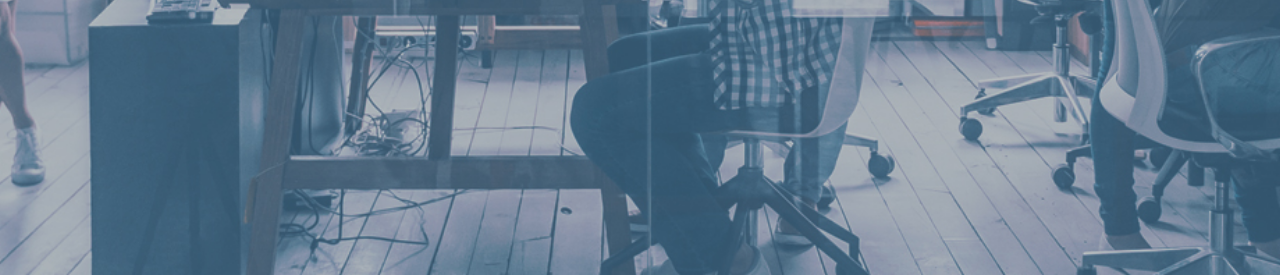
==== commit 216d2702: "Se terminó desarrollo de responsive" ====
--- a/index.html
+++ b/index.html
@@ -20,7 +20,7 @@
         <div class="main-container">
             <div class="main-container__agency-block">
                 <div class="main-container__agency-block__first">
-                    <img width="345" src="./img/keko-rojo.jpg" alt="">
+                    <img width="280" src="./img/keko-rojo.jpg" alt="">
 
                     <div class="main-container__agency-block__first__typing typewrite" data-period="3000" data-type='["Actualmente trabajamos con Entel", "Actualmente trabajamos con Samsung", "Actualmente trabajamos con Laive"]'>
                         <span class="wrap"></span>
@@ -31,36 +31,38 @@
                         <img width="14" src="./img/arrow-scroll.png" alt="">
                     </span>
                 </div>
-    
+
                 <div class="main-container__agency-block__second">
-                    <div class="main-container__agency-block__second__item" style="background-image: url('./img/project-laive.jpg')">
-                        <div class="project-description">
-                            <h4>Último proyecto</h4>
-                            <p>Lanzamiento de aguas laive</p>
-                            <a href="#">Ver más</a>
+                    <div class="main-container__agency-block__second__slider">
+                        <div class="main-container__agency-block__second__slider__item" style="background-image: url('./img/project-laive.jpg')">
+                            <div class="project-description">
+                                <h4>Último proyecto</h4>
+                                <p>Lanzamiento de aguas laive</p>
+                                <a href="#">Ver más</a>
+                            </div>
                         </div>
-                    </div>
-                    <div class="main-container__agency-block__second__item" style="background-image: url('./img/project-laive.jpg')">
-                        <div class="project-description">
-                            <h4>Último proyecto</h4>
-                            <p>Lanzamiento de aguas laive</p>
-                            <a href="#">Ver más</a>
+                        <div class="main-container__agency-block__second__slider__item" style="background-image: url('./img/project-laive.jpg')">
+                            <div class="project-description">
+                                <h4>Último proyecto</h4>
+                                <p>Lanzamiento de aguas laive</p>
+                                <a href="#">Ver más</a>
+                            </div>
                         </div>
-                    </div>
-                    <div class="main-container__agency-block__second__item" style="background-image: url('./img/project-laive.jpg')">
-                        <div class="project-description">
-                            <h4>Último proyecto</h4>
-                            <p>Lanzamiento de aguas laive</p>
-                            <a href="#">Ver más</a>
+                        <div class="main-container__agency-block__second__slider__item" style="background-image: url('./img/project-laive.jpg')">
+                            <div class="project-description">
+                                <h4>Último proyecto</h4>
+                                <p>Lanzamiento de aguas laive</p>
+                                <a href="#">Ver más</a>
+                            </div>
                         </div>
-                    </div>
-                    <div class="main-container__agency-block__second__item" style="background-image: url('./img/project-laive.jpg')">
-                        <div class="project-description">
-                            <h4>Último proyecto</h4>
-                            <p>Lanzamiento de aguas laive</p>
-                            <a href="#">Ver más</a>
-                        </div>
-                    </div>                    
+                        <div class="main-container__agency-block__second__slider__item" style="background-image: url('./img/project-laive.jpg')">
+                            <div class="project-description">
+                                <h4>Último proyecto</h4>
+                                <p>Lanzamiento de aguas laive</p>
+                                <a href="#">Ver más</a>
+                            </div>
+                        </div>                    
+                    </div>
                 </div>
             </div>
 
@@ -72,37 +74,37 @@
                 </div>
 
                 <div class="main-container__what-we-do__slider">
-                    <div>
+                    <div class="main-container__what-we-do__slider__item">
                         <img width="60" src="./img/icon-social-media.png" alt="">
                         <h4>Social Media</h4>
                         <p>Sabemos el poder de las redes sociales y lo aprovechamos para escoger lo que cada marca necesita.</p>
                     </div>
 
-                    <div>
+                    <div class="main-container__what-we-do__slider__item">
                         <img width="33" src="./img/icon-estrategia.png" alt="">
                         <h4>Estrategia</h4>
                         <p>La columna vertebral de cada campaña. Analizamos el contexto y creamos un plan de acción ad hoc.</p>
                     </div>
 
-                    <div>
+                    <div class="main-container__what-we-do__slider__item">
                         <img width="60" src="./img/icon-ux-ui.png" alt="">
                         <h4>UX/UI</h4>
                         <p>El usuario es el centro, por eso nos preocupamos en cada detalle de su experiencia de navegación.</p>
                     </div>
 
-                    <div>
+                    <div class="main-container__what-we-do__slider__item">
                         <img width="50" src="./img/icon-diseno.png" alt="">
                         <h4>Diseño</h4>
                         <p>Usamos los últimos recursos visuales para que cada pieza genere impacto y sobretodo, emociones.</p>
                     </div>
 
-                    <div>
+                    <div class="main-container__what-we-do__slider__item">
                         <img width="46" src="./img/icon-planing.png" alt="">
                         <h4>Desarrollo Web</h4>
                         <p>Desarrollamos las plataformas necesarias para transmitir todo lo que una marca tiene que decir.</p>
                     </div>
 
-                    <div>
+                    <div class="main-container__what-we-do__slider__item">
                         <img width="46" src="./img/icon-planing.png" alt="">
                         <h4>Planing</h4>
                         <p>Construimos conexiones conociendo al consumidor a través de la investigación y el planeamiento. </p>
@@ -368,32 +370,37 @@
                     <h3>Let's Work</h3>
                     <h2>Brands</h2>
                     <p>Lorem ipsum dolor sit amet, consectetur adipiscing elit, sed do eiusmod tempor incididunt ut labore et dolore magna aliqua. Ut enim ad minim veniam.</p>
-                </div>
-
-                <div class="main-container__brands__content">
-                    <div class="main-container__brands__content__slider">
-                        <div class="main-container__brands__content__slider__item">
-                            <img src="./img/brand-ambrosoli.png" alt="">
-                            <img src="./img/brand-entel.png" alt="">
-                            <img src="./img/brand-fruna.png" alt="">
-                            <img src="./img/brand-laive.png" alt="">
-                            <img src="./img/brand-lap.png" alt="">
-                            <img src="./img/brand-lecordonbleu.png" alt="">
-                            <img src="./img/brand-mall-aventura.png" alt="">
-                            <img src="./img/brand-ripley.png" alt="">
-                            <img src="./img/brand-siderperu.png" alt="">                            
-                        </div>
-                        <div class="main-container__brands__content__slider__item">
-                            <img src="./img/brand-sky.png" alt="">
-                            <img src="./img/brand-vizzio.png" alt="">
-                            <img src="./img/brand-ambrosoli.png" alt="">
-                            <img src="./img/brand-laive.png" alt="">
-                            <img src="./img/brand-lap.png" alt="">
-                            <img src="./img/brand-lecordonbleu.png" alt="">
-                            <img src="./img/brand-mall-aventura.png" alt="">
-                            <img src="./img/brand-ripley.png" alt="">
-                            <img src="./img/brand-siderperu.png" alt="">
-                        </div>
+                    <div class="keko-img">
+                        <picture>
+                            <source media="(min-width: 650px)" srcset="./img/keko-amarillo-bounce.png">
+                            <source media="(min-width: 465px)" srcset="./img/keko-amarillo-bounce.png">
+                            <img src="./img/keko-amarillo-bounce-mob.png" alt="Keko Amarillo">
+                        </picture>
+                    </div>
+                </div>
+
+                <div class="main-container__brands__slider">
+                    <div class="main-container__brands__slider__item">
+                        <img src="./img/brand-ambrosoli.png" alt="">
+                        <img src="./img/brand-entel.png" alt="">
+                        <img src="./img/brand-fruna.png" alt="">
+                        <img src="./img/brand-laive.png" alt="">
+                        <img src="./img/brand-lap.png" alt="">
+                        <img src="./img/brand-lecordonbleu.png" alt="">
+                        <img src="./img/brand-mall-aventura.png" alt="">
+                        <img src="./img/brand-ripley.png" alt="">
+                        <img src="./img/brand-siderperu.png" alt="">                            
+                    </div>
+                    <div class="main-container__brands__slider__item">
+                        <img src="./img/brand-sky.png" alt="">
+                        <img src="./img/brand-vizzio.png" alt="">
+                        <img src="./img/brand-ambrosoli.png" alt="">
+                        <img src="./img/brand-laive.png" alt="">
+                        <img src="./img/brand-lap.png" alt="">
+                        <img src="./img/brand-lecordonbleu.png" alt="">
+                        <img src="./img/brand-mall-aventura.png" alt="">
+                        <img src="./img/brand-ripley.png" alt="">
+                        <img src="./img/brand-siderperu.png" alt="">
                     </div>
                 </div>
             </div>
@@ -405,30 +412,82 @@
                 </div>
 
                 <div class="main-container__our-team__photos">
-                    <div id="randomPhoto_1" style="background-image: url('./img/team-1.jpg')"></div>
-                    <div id="randomPhoto_2" style="background-image: url('./img/team-1.jpg')"></div>
-                    <div id="randomPhoto_3" style="background-image: url('./img/team-1.jpg')"></div>
-                    <div id="randomPhoto_4" style="background-image: url('./img/team-1.jpg')"></div>
-                    <div id="randomPhoto_5" style="background-image: url('./img/team-1.jpg')"></div>
-                    <div id="randomPhoto_6" style="background-image: url('./img/team-1.jpg')"></div>
-                    <div id="randomPhoto_7" style="background-image: url('./img/team-1.jpg')"></div>
-                    <div id="randomPhoto_8" style="background-image: url('./img/team-1.jpg')"></div>
-                    <div id="randomPhoto_9" style="background-image: url('./img/team-1.jpg')"></div>
+                    <div style="background-image: url('./img/team-1.jpg')"></div>
+                    <div style="background-image: url('./img/team-1.jpg')"></div>
+                    <div style="background-image: url('./img/team-1.jpg')"></div>
+                    <div style="background-image: url('./img/team-1.jpg')"></div>
+                    <div style="background-image: url('./img/team-1.jpg')"></div>
+                    <div style="background-image: url('./img/team-1.jpg')"></div>
+                    <div style="background-image: url('./img/team-1.jpg')"></div>
+                    <div style="background-image: url('./img/team-1.jpg')"></div>
+                    <div style="background-image: url('./img/team-1.jpg')"></div>
+                    <div style="background-image: url('./img/team-1.jpg')"></div>
+                    <div style="background-image: url('./img/team-1.jpg')"></div>
+                    <div style="background-image: url('./img/team-1.jpg')"></div>
+                    <div style="background-image: url('./img/team-1.jpg')"></div>
+                    <div style="background-image: url('./img/team-1.jpg')"></div>
+                    <div style="background-image: url('./img/team-1.jpg')"></div>
+                    <div style="background-image: url('./img/team-1.jpg')"></div>
+                    <div style="background-image: url('./img/team-1.jpg')"></div>
+                    <div style="background-image: url('./img/team-1.jpg')"></div>
+                    <div style="background-image: url('./img/team-1.jpg')"></div>
+                    <div style="background-image: url('./img/team-1.jpg')"></div>
+                    <div style="background-image: url('./img/team-1.jpg')"></div>
+                    <div style="background-image: url('./img/team-1.jpg')"></div>
+                    <div style="background-image: url('./img/team-1.jpg')"></div>
+                    <div style="background-image: url('./img/team-1.jpg')"></div>
+                    <div style="background-image: url('./img/team-1.jpg')"></div>
+                    <div style="background-image: url('./img/team-1.jpg')"></div>
+                    <div style="background-image: url('./img/team-1.jpg')"></div>
+                    <div style="background-image: url('./img/team-1.jpg')"></div>
+                    <div style="background-image: url('./img/team-1.jpg')"></div>
+                    <div style="background-image: url('./img/team-1.jpg')"></div>
+                    <div style="background-image: url('./img/team-1.jpg')"></div>
+                    <div style="background-image: url('./img/team-1.jpg')"></div>
+                    <div style="background-image: url('./img/team-1.jpg')"></div>
+                    <div style="background-image: url('./img/team-1.jpg')"></div>
+                    <div style="background-image: url('./img/team-1.jpg')"></div>
+                    <div style="background-image: url('./img/team-1.jpg')"></div>
+                    <div style="background-image: url('./img/team-1.jpg')"></div>
+                    <div style="background-image: url('./img/team-1.jpg')"></div>
+                    <div style="background-image: url('./img/team-1.jpg')"></div>
+                    <div style="background-image: url('./img/team-1.jpg')"></div>
+                    <div style="background-image: url('./img/team-1.jpg')"></div>
+                    <div style="background-image: url('./img/team-1.jpg')"></div>
+                    <div style="background-image: url('./img/team-1.jpg')"></div>
+                    <div style="background-image: url('./img/team-1.jpg')"></div>
+                    <div style="background-image: url('./img/team-1.jpg')"></div>
+                    <div style="background-image: url('./img/team-1.jpg')"></div>
+                    <div style="background-image: url('./img/team-1.jpg')"></div>
+                    <div style="background-image: url('./img/team-1.jpg')"></div>
+                    <div style="background-image: url('./img/team-1.jpg')"></div>
+                    <div style="background-image: url('./img/team-1.jpg')"></div>
                 </div>
             </div>
 
             <div class="main-container__contact">
                 <div class="main-container__contact__container">
                     <div class="main-container__contact__container__fondo">
-                        <img width="141" src="./img/contact-text.png" alt="">
-
-                        <form action="">
-                            <input placeholder="YOUR NAME" type="text">
-                            <input placeholder="E-MAIL" type="mail">
-                            <input placeholder="TELEPHONE NUMBER" type="number">
-                            <input placeholder="PROJECT DESCRIPTION" type="text">
-
-                            <button>
+                        <img width="160" src="./img/contact-text.png" alt="">
+
+                        <form action="" id="contacForm">
+                            <div class="firstname">
+                                <input name="firstname" minlength="1" placeholder="YOUR NAME" type="text">
+                            </div>
+
+                            <div class="email">
+                                <input name="email" placeholder="E-MAIL" type="email">
+                            </div>
+                        
+                            <div class="phone">
+                                <input name="phone" maxlength="9" minlength="9" placeholder="TELEPHONE NUMBER" type="tel">
+                            </div>
+
+                            <div class="project">
+                                <input name="project" placeholder="PROJECT DESCRIPTION" type="text">
+                            </div>
+
+                            <button type="submit">
                                 <span class="text">Enviar</span>
                                 <span class="icon">c</span>
                             </button>
@@ -442,27 +501,28 @@
         <div class="menu">
             <ul>
                 <li>
-                    <a href="#">Home</a>
+                    <a href="/">Home</a>
                 </li>
                 <li>
-                    <a href="#">Projects</a>
+                    <a id='projects' href="javascript:void(0)">Projects</a>
                 </li>
                 <li>
-                    <a href="#">Brands</a>
+                    <a id='brands' href="javascript:void(0)">Brands</a>
                 </li>
                 <li>
-                    <a href="#">Contact</a>
+                    <a id='contact' href="javascript:void(0)">Contact</a>
                 </li>
             </ul>
             
             <div class="menu__redes">
-                <a class="icon" target="_blank" href="https://www.facebook.com/SrBurnsPE/">c</a>
+                <a class="icon" target="_blank" href="https://www.facebook.com/SrBurnsPE/">a</a>
                 <a class="icon" target="_blank" href="https://www.linkedin.com/company/srburns-per%C3%BA/">b</a>
             </div>
         </div>
 
         <script src="https://ajax.googleapis.com/ajax/libs/jquery/3.4.1/jquery.min.js"></script>
         <script src="./js/slick.min.js" type="text/javascript"></script>
+        <script src="./js/jquery.validate.min.js"></script>
         <script src="./js/home.js" type="text/javascript"></script>
     </body>
 </html>--- a/css/home.css
+++ b/css/home.css
@@ -1 +1 @@
-@import url("https://fonts.googleapis.com/css?family=Encode+Sans+Condensed:300,400,500,600,700,800,900&display=swap");.slick-slider{position:relative;display:block;-webkit-box-sizing:border-box;box-sizing:border-box;-webkit-touch-callout:none;-webkit-user-select:none;-moz-user-select:none;-ms-user-select:none;user-select:none;-ms-touch-action:pan-y;touch-action:pan-y;-webkit-tap-highlight-color:transparent}.slick-list{position:relative;overflow:hidden;display:block;margin:0;padding:0}.slick-list:focus{outline:none}.slick-list.dragging{cursor:pointer;cursor:hand}.slick-slider .slick-track,.slick-slider .slick-list{-webkit-transform:translate3d(0, 0, 0);transform:translate3d(0, 0, 0)}.slick-track{position:relative;left:0;top:0;display:block;margin-left:auto;margin-right:auto}.slick-track:before,.slick-track:after{content:"";display:table}.slick-track:after{clear:both}.slick-loading .slick-track{visibility:hidden}.slick-slide{float:left;height:100%;min-height:1px;display:none}[dir="rtl"] .slick-slide{float:right}.slick-slide img{display:block}.slick-slide.slick-loading img{display:none}.slick-slide.dragging img{pointer-events:none}.slick-initialized .slick-slide{display:block}.slick-loading .slick-slide{visibility:hidden}.slick-vertical .slick-slide{display:block;height:auto;border:1px solid transparent}.slick-arrow.slick-hidden{display:none}*{margin:0;-webkit-box-sizing:border-box;box-sizing:border-box}*:focus{outline:none}a{text-decoration:none;color:#000000}ul{padding:0}li{list-style:none}@-webkit-keyframes bounce{0%,20%,50%,80%,100%{-webkit-transform:translateY(0);transform:translateY(0)}40%{-webkit-transform:translateY(-10px);transform:translateY(-10px)}60%{-webkit-transform:translateY(-10px);transform:translateY(-10px)}}@keyframes bounce{0%,20%,50%,80%,100%{-webkit-transform:translateY(0);transform:translateY(0)}40%{-webkit-transform:translateY(-10px);transform:translateY(-10px)}60%{-webkit-transform:translateY(-10px);transform:translateY(-10px)}}*{font-family:'Encode Sans Condensed', sans-serif}.icon{font-family:"srburns" !important}@font-face{font-family:"srburns";src:url("../fonts/srburns.eot");src:url("../fonts/srburns.eot?#iefix") format("embedded-opentype"),url("../fonts/srburns.woff") format("woff"),url("../fonts/srburns.ttf") format("truetype"),url("../fonts/srburns.svg#srburns") format("svg");font-weight:normal;font-style:normal}.header{height:65px;position:fixed;left:0;top:0;width:100%;z-index:2;background-color:#ffffff}.header.active{background-color:transparent}.header__logo{margin:10px 0 0 15px;width:110px;height:53px;overflow:hidden;display:block;float:left;background-image:url("../img/srburns-logo-fondo.png");background-repeat:no-repeat;background-size:238px;background-position:-127px center;position:relative;z-index:2;-webkit-transition:all 500ms 0s cubic-bezier(0.18, 0.89, 0.32, 1.28);transition:all 500ms 0s cubic-bezier(0.18, 0.89, 0.32, 1.28)}.header__logo.active{background-position:0 center}.header .icon{float:right;width:30px;height:30px;border-radius:15px;color:#ffffff;background-color:#000000;font-size:15px;text-align:center;line-height:30px;margin:15px 20px 0 0;display:none;position:relative;z-index:2;-webkit-transition:all 500ms ease 0s;transition:all 500ms ease 0s;user-drag:none;user-select:none;-moz-user-select:none;-webkit-user-drag:none;-webkit-user-select:none;-ms-user-select:none}.header .icon:hover{color:#000000;background-color:#ffffff}@media screen and (min-width: 768px){.header .icon{display:block}}.header__menu-boton{display:inline-block;width:65px;height:65px;background-color:#000000;text-align:center;float:right;position:relative;z-index:2;background-image:url("../img/icon-menu.png");background-repeat:no-repeat;background-position:center center;background-size:40px;-webkit-transition:all 200ms ease 0s;transition:all 200ms ease 0s}.header__menu-boton.active{background-image:url("../img/icon-menu-close.png")}.menu{right:0;left:-200%;top:0;bottom:0;margin:auto;height:445px;width:300px;text-align:center;position:fixed;z-index:2;-webkit-transition:all 500ms 0s cubic-bezier(0.18, 0.89, 0.32, 1.28);transition:all 500ms 0s cubic-bezier(0.18, 0.89, 0.32, 1.28)}.menu.active{left:0}.menu li a{color:#77bdf1;font-weight:900;font-size:50px;font-style:italic;text-transform:uppercase;display:inline-block;padding:10px;-webkit-transition:all 500ms ease 0s;transition:all 500ms ease 0s}.menu li a:hover{color:#ffffff}.menu__redes{margin-top:50px}.menu__redes a{display:inline-block;width:50px;height:50px;line-height:53px;text-align:center;background-color:#77bdf1;border-radius:25px;color:#000000;font-size:30px;margin:0 15px;-webkit-transition:all 500ms ease 0s;transition:all 500ms ease 0s}.menu__redes a:hover{background-color:#ffffff}.overlay{position:fixed;height:100%;width:100%;background-color:rgba(0,0,0,0.8);top:0;left:-100%;z-index:-1;opacity:0;-webkit-transition:all 500ms ease 0s;transition:all 500ms ease 0s}.overlay.active{z-index:1;left:0;opacity:1}.main-container__agency-block>div:nth-child(1){padding-top:65px}.main-container__agency-block__first{position:relative}.main-container__agency-block__first>img{position:absolute;bottom:45px;right:0}.main-container__agency-block__first__typing{position:absolute;bottom:0;right:0;width:285px;font-size:15px;padding:10px 0;border-top:1px solid #777777}.main-container__agency-block__first__typing b{font-weight:700}.main-container__agency-block__first .scroll-down{position:absolute;bottom:0;left:0;background-color:#77bdf1;width:50px;height:150px;padding:10px 0;cursor:pointer}.main-container__agency-block__first .scroll-down img{display:block;margin:5px auto;-webkit-animation:bounce 3s infinite;animation:bounce 3s infinite}.main-container__agency-block__second__item{background-position:center center;background-size:cover;background-repeat:no-repeat;position:relative}.main-container__agency-block__second__item .project-description{position:absolute;bottom:35px;left:0;color:#ffffff;font-style:italic;font-size:13px;padding:15px 30px;width:100%;background-image:-webkit-gradient(linear, left top, left bottom, from(rgba(0,0,0,0)), to(rgba(0,0,0,0.7)));background-image:linear-gradient(rgba(0,0,0,0), rgba(0,0,0,0.7))}.main-container__agency-block__second__item .project-description h4{font-weight:800;text-transform:uppercase;letter-spacing:3px;margin-bottom:5px}.main-container__agency-block__second__item .project-description p{text-transform:uppercase;letter-spacing:3px;margin-bottom:5px}.main-container__agency-block__second__item .project-description a{text-decoration:underline;font-size:14px;color:#ffffff}.main-container__agency-block__second .slick-arrow{display:none !important}.main-container__agency-block__second .slick-dots{position:absolute;z-index:1;bottom:0;left:0;display:inline-block;width:100%;height:35px;text-align:left;background-image:url("../img/fondo-srburns.jpg");background-position:bottom right;background-size:cover;background-repeat:no-repeat}.main-container__agency-block__second .slick-dots li{display:inline-block;height:100%;background-color:#ffffff}.main-container__agency-block__second .slick-dots li button{background-color:transparent;height:100%;line-height:35px;cursor:pointer;color:#B9B9B9;font-weight:700;border:none;padding:0 14px;letter-spacing:1px;-webkit-transition:all 500ms ease 0s;transition:all 500ms ease 0s}.main-container__agency-block__second .slick-dots li.slick-active button{color:#000000}.main-container__what-we-do__container{padding:30px 20px}.main-container__what-we-do__container p{font-weight:500;font-size:16px}.main-container__what-we-do__container img.text-img{margin-bottom:15px}.main-container__what-we-do__container img.keko-img{display:none}.main-container__what-we-do__slider{height:140px;position:relative}.main-container__what-we-do__slider>div{text-align:center}.main-container__what-we-do__slider>div img{display:inline-block}.main-container__what-we-do__slider>div h4{color:#77BDF1;margin:10px 0}.main-container__what-we-do__slider>div p{font-weight:500;font-size:15px;display:inline-block;width:230px}.main-container__what-we-do__slider .slick-dots{position:absolute;width:100%;left:0;bottom:-45px;text-align:center}.main-container__what-we-do__slider .slick-dots li{display:inline-block;width:12px;height:12px;border-radius:6px;background-color:#B9B9B9;margin:0 4px;cursor:pointer;-webkit-transition:all 500ms ease 0s;transition:all 500ms ease 0s}.main-container__what-we-do__slider .slick-dots li.slick-active{background-color:#000000}.main-container__what-we-do__slider .slick-dots li button{display:none}.main-container__projects{background-image:url("../img/fondo-estrellado.jpg");background-repeat:no-repeat;background-size:cover;background-position:center center;color:#ffffff;text-align:center;overflow:hidden;position:relative}.main-container__projects h3{font-weight:400;font-style:italic;font-size:17px;padding-top:20px;text-transform:uppercase;letter-spacing:1px}.main-container__projects h2{font-weight:700;font-size:27px;text-transform:uppercase;letter-spacing:2px}.main-container__projects__tabs{height:35px;font-size:14px;font-weight:600;position:relative;margin-top:15px}.main-container__projects__tabs__item{width:100%}.main-container__projects__tabs__item span{display:inline-block;width:180px !important;height:35px;border:1px solid transparent;border-radius:25px;line-height:35px;margin:0 auto;cursor:pointer;letter-spacing:1px;-webkit-transition:all 500ms ease 0s;transition:all 500ms ease 0s}.main-container__projects__tabs__item.active span{border:1px solid #ffffff}.main-container__projects__tabs .slick-arrow{position:absolute;top:0;bottom:0;margin:auto;cursor:pointer;z-index:1}.main-container__projects__tabs .slick-prev{left:60px;width:0;height:0;border-top:12px solid transparent;border-bottom:12px solid transparent;border-right:12px solid #ffffff}.main-container__projects__tabs .slick-next{right:60px;width:0;height:0;border-top:12px solid transparent;border-bottom:12px solid transparent;border-left:12px solid #ffffff}.main-container__projects__slider{position:relative;height:50px;display:none;opacity:0;visibility:hidden;-webkit-transition:all 500ms ease 0s;transition:all 500ms ease 0s}.main-container__projects__slider.active{display:block;opacity:1;visibility:visible}.main-container__projects__slider__item{height:inherit !important}.main-container__projects__slider__item img{margin:15px auto;width:190px}.main-container__projects__slider__item span{cursor:pointer;display:block;margin:0 auto;width:110px;height:30px;line-height:30px;border-radius:15px;background-color:#77BDF1}.main-container__projects__slider .slick-list{overflow:inherit}.main-container__projects__slider .slick-dots{position:absolute;width:100%;left:0;top:375px;text-align:center}.main-container__projects__slider .slick-dots li{display:inline-block;width:12px;height:12px;border-radius:6px;background-color:rgba(255,255,255,0.4);margin:0 4px;cursor:pointer;-webkit-transition:all 500ms ease 0s;transition:all 500ms ease 0s}.main-container__projects__slider .slick-dots li.slick-active{background-color:#ffffff}.main-container__projects__slider .slick-dots li button{display:none}.main-container__projects__detail{position:absolute;z-index:1;top:0;left:0;width:100%;height:100%;padding:40px 10px 20px 10px;overflow-y:auto;background-color:#77BDF1;opacity:0;visibility:hidden;-webkit-transition:all 500ms ease 0s;transition:all 500ms ease 0s}.main-container__projects__detail.active{opacity:1;visibility:visible}.main-container__projects__detail .detail-back{position:absolute;top:0;left:10px;background-color:#000000;height:40px;line-height:40px;font-size:13px;padding:0 10px;cursor:pointer}.main-container__projects__detail .detail-back>img{vertical-align:middle}.main-container__projects__detail__multimedia{height:297px}.main-container__projects__detail__multimedia .main-img{width:100%;height:180px;background-repeat:no-repeat;background-position:center center;background-size:cover}.main-container__projects__detail__multimedia>img{float:left;width:48%;margin-top:10px}.main-container__projects__detail__multimedia .play-img{margin-right:4%}.main-container__projects__detail__text{text-align:left}.main-container__projects__detail__text h3{font-weight:700;font-size:14px;font-style:normal}.main-container__projects__detail__text p{font-size:14px}.main-container__brands{background-image:url("../img/fondo-srburns2.jpg");background-repeat:no-repeat;background-size:509px;background-position:-152px -132px;position:relative;overflow:hidden}.main-container__brands__circle{background-color:#000000;width:310px;height:310px;border-radius:155px;position:absolute;left:0;right:0;margin:auto;text-align:center;color:#ffffff}.main-container__brands__circle h3{font-style:italic;font-weight:400;text-transform:uppercase;margin-top:40px}.main-container__brands__circle h2{color:#77BDF1;font-weight:700;text-transform:uppercase;margin-bottom:20px}.main-container__brands__circle p{color:#ffffff;font-weight:300;width:150px;margin:0 auto}.main-container__brands__content{position:absolute;top:344px;left:0;width:100%}.main-container__brands__content__slider{position:relative;height:138px}.main-container__brands__content__slider__item{text-align:center}.main-container__brands__content__slider__item img{display:inline-block;width:112px}.main-container__brands__content__slider .slick-dots{position:absolute;left:0;bottom:-15px;text-align:center;width:100%}.main-container__brands__content__slider .slick-dots li{display:inline-block;width:12px;height:12px;border-radius:6px;background-color:#B9B9B9;margin:0 4px;cursor:pointer;-webkit-transition:all 500ms ease 0s;transition:all 500ms ease 0s}.main-container__brands__content__slider .slick-dots li.slick-active{background-color:#000000}.main-container__brands__content__slider .slick-dots li button{display:none}.main-container__our-team{text-align:center;position:relative}.main-container__our-team__title{position:absolute;top:40px;left:0;width:100%}.main-container__our-team__title h3{font-style:italic;font-weight:400;text-transform:uppercase;color:#77BDF1}.main-container__our-team__title h2{font-weight:700;text-transform:uppercase}.main-container__our-team__photos{position:absolute;top:0;left:0;width:100%;height:100%;padding-top:120px}.main-container__our-team__photos div{background-repeat:no-repeat;background-size:cover;background-position:center center;float:left;height:33.3333%;width:33.3333%;-webkit-transition:all 500ms ease 0s;transition:all 500ms ease 0s}.main-container__contact{position:relative}.main-container__contact__container{position:absolute;height:100%;width:100%;left:0;top:0;padding-top:50px}.main-container__contact__container__fondo{background-image:url("../img/contacto-fondo.jpg");background-repeat:no-repeat;background-size:cover;background-position:center center;width:100%;height:100%;text-align:center}.main-container__contact__container__fondo img{display:inline-block;margin-top:25px}.main-container__contact__container__fondo form{margin-top:35px}.main-container__contact__container__fondo form input{display:block;margin:25px auto;width:200px;height:30px;line-height:30px;border:2px solid transparent;background-color:rgba(255,255,255,0.7);border-radius:15px;padding:0 15px;font-size:11px;color:#000000;-webkit-transition:all 500ms ease 0s;transition:all 500ms ease 0s}.main-container__contact__container__fondo form input:hover,.main-container__contact__container__fondo form input:focus{border:2px solid #77BDF1}.main-container__contact__container__fondo form button{background-color:#77BDF1;font-weight:700;text-align:center;border:none;width:130;height:40px;line-height:35px;border-radius:20px;margin-top:30px;cursor:pointer;-webkit-transition:all 500ms ease 0s;transition:all 500ms ease 0s}.main-container__contact__container__fondo form button .text{display:inline-block;vertical-align:middle;color:#000000;text-transform:uppercase;margin-right:4px;-webkit-transition:all 500ms ease 0s;transition:all 500ms ease 0s}.main-container__contact__container__fondo form button .icon{display:inline-block;vertical-align:middle;color:#000000;font-size:20px;-webkit-transition:all 500ms ease 0s;transition:all 500ms ease 0s}.main-container__contact__container__fondo form button:hover{background-color:#000000}.main-container__contact__container__fondo form button:hover span{color:#ffffff}
+@import url("https://fonts.googleapis.com/css?family=Encode+Sans+Condensed:300,400,500,600,700,800,900&display=swap");.slick-slider{position:relative;display:block;-webkit-box-sizing:border-box;box-sizing:border-box;-webkit-touch-callout:none;-webkit-user-select:none;-moz-user-select:none;-ms-user-select:none;user-select:none;-ms-touch-action:pan-y;touch-action:pan-y;-webkit-tap-highlight-color:transparent}.slick-list{position:relative;overflow:hidden;display:block;margin:0;padding:0}.slick-list:focus{outline:none}.slick-list.dragging{cursor:pointer;cursor:hand}.slick-slider .slick-track,.slick-slider .slick-list{-webkit-transform:translate3d(0, 0, 0);transform:translate3d(0, 0, 0)}.slick-track{position:relative;left:0;top:0;display:block;margin-left:auto;margin-right:auto}.slick-track:before,.slick-track:after{content:"";display:table}.slick-track:after{clear:both}.slick-loading .slick-track{visibility:hidden}.slick-slide{float:left;height:100%;min-height:1px;display:none}[dir="rtl"] .slick-slide{float:right}.slick-slide img{display:block}.slick-slide.slick-loading img{display:none}.slick-slide.dragging img{pointer-events:none}.slick-initialized .slick-slide{display:block}.slick-loading .slick-slide{visibility:hidden}.slick-vertical .slick-slide{display:block;height:auto;border:1px solid transparent}.slick-arrow.slick-hidden{display:none}@-webkit-keyframes bounce{0%,20%,50%,80%,100%{-webkit-transform:translateY(0);transform:translateY(0)}40%{-webkit-transform:translateY(-10px);transform:translateY(-10px)}60%{-webkit-transform:translateY(-10px);transform:translateY(-10px)}}@keyframes bounce{0%,20%,50%,80%,100%{-webkit-transform:translateY(0);transform:translateY(0)}40%{-webkit-transform:translateY(-10px);transform:translateY(-10px)}60%{-webkit-transform:translateY(-10px);transform:translateY(-10px)}}*{margin:0;-webkit-box-sizing:border-box;box-sizing:border-box}*:focus{outline:none}a{text-decoration:none;color:#000000}ul{padding:0}li{list-style:none}img{user-drag:none;user-select:none;-moz-user-select:none;-webkit-user-drag:none;-webkit-user-select:none;-ms-user-select:none}*{font-family:'Encode Sans Condensed', sans-serif}.icon{font-family:"srburns" !important}@font-face{font-family:"srburns";src:url("../fonts/srburns.eot");src:url("../fonts/srburns.eot?#iefix") format("embedded-opentype"),url("../fonts/srburns.woff") format("woff"),url("../fonts/srburns.ttf") format("truetype"),url("../fonts/srburns.svg#srburns") format("svg");font-weight:normal;font-style:normal}.header{height:50px;position:fixed;left:0;top:0;width:100%;z-index:2;background-color:#ffffff}.header.active{background-color:transparent}@media (min-width: 768px){.header{height:65px}}.header__logo{margin:6px 0 0 15px;width:85px;height:39px;overflow:hidden;display:block;float:left;background-image:url("../img/srburns-logo-fondo.png");background-repeat:no-repeat;background-size:182px;background-position:-97px center;position:relative;z-index:2;-webkit-transition:all 500ms 0s cubic-bezier(0.18, 0.89, 0.32, 1.28);transition:all 500ms 0s cubic-bezier(0.18, 0.89, 0.32, 1.28)}.header__logo.active{background-position:0 center}@media (min-width: 768px){.header__logo{width:110px;height:53px;background-size:238px;background-position:-127px center;margin:10px 0 0 15px}}.header .icon{float:right;width:30px;height:30px;border-radius:15px;color:#ffffff;background-color:#000000;font-size:15px;text-align:center;line-height:30px;margin:15px 20px 0 0;display:none;position:relative;z-index:2;-webkit-transition:all 500ms ease 0s;transition:all 500ms ease 0s;user-drag:none;user-select:none;-moz-user-select:none;-webkit-user-drag:none;-webkit-user-select:none;-ms-user-select:none}.header .icon:hover{color:#000000;background-color:#ffffff}@media (min-width: 768px){.header .icon{display:block}}.header__menu-boton{display:inline-block;width:50px;height:50px;background-color:#000000;text-align:center;float:right;position:relative;z-index:2;background-image:url("../img/icon-menu.png");background-repeat:no-repeat;background-position:center center;background-size:30px;-webkit-transition:all 200ms ease 0s;transition:all 200ms ease 0s}.header__menu-boton.active{background-image:url("../img/icon-menu-close.png")}@media (min-width: 768px){.header__menu-boton{height:65px;width:65px;background-size:40px}}.menu{right:0;left:-200%;top:0;bottom:0;margin:auto;height:305px;width:300px;text-align:center;position:fixed;z-index:2;-webkit-transition:all 500ms 0s cubic-bezier(0.18, 0.89, 0.32, 1.28);transition:all 500ms 0s cubic-bezier(0.18, 0.89, 0.32, 1.28)}@media (min-width: 768px){.menu{height:430px}}.menu.active{left:0}.menu li a{color:#77bdf1;font-weight:900;font-size:34px;font-style:italic;text-transform:uppercase;display:inline-block;padding:8px;-webkit-transition:all 500ms ease 0s;transition:all 500ms ease 0s}@media (min-width: 768px){.menu li a{font-size:50px;padding:10px}}.menu li a:hover{color:#ffffff}.menu__redes{margin-top:10px}@media (min-width: 768px){.menu__redes{margin-top:25px}}.menu__redes a{display:inline-block;width:50px;height:50px;line-height:53px;text-align:center;background-color:#77bdf1;border-radius:25px;color:#000000;font-size:30px;margin:0 15px;-webkit-transition:all 500ms ease 0s;transition:all 500ms ease 0s}.menu__redes a:hover{background-color:#ffffff}.overlay{position:fixed;height:100%;width:100%;background-color:rgba(0,0,0,0.9);top:0;left:-100%;z-index:-1;opacity:0;-webkit-transition:all 500ms ease 0s;transition:all 500ms ease 0s}.overlay.active{z-index:1;left:0;opacity:1}.main-container__agency-block{font-size:0}.main-container__agency-block>div:nth-child(1){padding-top:50px}@media (min-width: 768px){.main-container__agency-block>div{display:inline-block;vertical-align:top;width:50%;padding-top:65px !important}}.main-container__agency-block__first{position:relative}.main-container__agency-block__first>img{position:absolute;bottom:45px;right:0}@media (min-width: 480px){.main-container__agency-block__first>img{width:345px}}@media (min-width: 1280px){.main-container__agency-block__first>img{width:500px}}@media (min-width: 1330px){.main-container__agency-block__first>img{width:650px}}.main-container__agency-block__first__typing{position:absolute;bottom:0;right:0;width:250px;font-size:15px;padding:10px 0;border-top:1px solid #777777}@media (min-width: 480px){.main-container__agency-block__first__typing{width:345px;padding:15px 0}}@media (min-width: 480px){.main-container__agency-block__first__typing{width:300px;padding:14px 0 13px 0}}@media (min-width: 1280px){.main-container__agency-block__first__typing{margin-right:95px;width:400px;font-size:20px}}@media (min-width: 1330px){.main-container__agency-block__first__typing{margin-right:115px;width:550px;font-size:23px}}.main-container__agency-block__first__typing b{font-weight:700}.main-container__agency-block__first .scroll-down{position:absolute;bottom:0;left:0;background-color:#77bdf1;width:50px;height:150px;padding:10px 0;cursor:pointer}@media (min-width: 1280px){.main-container__agency-block__first .scroll-down{width:80px;height:180px}.main-container__agency-block__first .scroll-down img:nth-child(1){width:22px}.main-container__agency-block__first .scroll-down img:nth-child(2){width:17px}}.main-container__agency-block__first .scroll-down img{display:block;margin:5px auto;-webkit-animation:bounce 3s infinite;animation:bounce 3s infinite}@media (min-width: 768px){.main-container__agency-block__second{background-image:url("../img/fondo-srburns3.jpg");background-position:bottom right;background-size:cover;background-repeat:no-repeat}}@media (min-width: 768px){.main-container__agency-block__second__slider{width:90%;height:90% !important}}@media (min-width: 1330px){.main-container__agency-block__second__slider{width:93%;height:90% !important}}.main-container__agency-block__second__slider__item{background-position:center center;background-size:cover;background-repeat:no-repeat;position:relative}.main-container__agency-block__second__slider__item .project-description{position:absolute;bottom:0;left:0;color:#ffffff;font-style:italic;font-size:13px;padding:15px 30px;width:100%;background-image:-webkit-gradient(linear, left top, left bottom, from(rgba(0,0,0,0)), to(rgba(0,0,0,0.7)));background-image:linear-gradient(rgba(0,0,0,0), rgba(0,0,0,0.7))}.main-container__agency-block__second__slider__item .project-description h4{font-weight:800;text-transform:uppercase;letter-spacing:3px;margin-bottom:5px;font-size:15px}.main-container__agency-block__second__slider__item .project-description p{text-transform:uppercase;letter-spacing:3px;margin-bottom:5px;font-size:15px}.main-container__agency-block__second__slider__item .project-description a{text-decoration:underline;font-size:14px;color:#ffffff}@media (min-width: 480px){.main-container__agency-block__second__slider__item .project-description{bottom:35px}.main-container__agency-block__second__slider__item .project-description h4{font-size:18px}.main-container__agency-block__second__slider__item .project-description p{font-size:18px}.main-container__agency-block__second__slider__item .project-description a{font-size:16px}}@media (min-width: 1280px){.main-container__agency-block__second__slider__item .project-description{bottom:0}.main-container__agency-block__second__slider__item .project-description p{padding:30px}}.main-container__agency-block__second__slider .slick-arrow{display:none !important}.main-container__agency-block__second__slider .slick-dots{position:absolute;z-index:1;bottom:0;left:0;display:inline-block;width:100%;height:35px;text-align:left;background-image:url("../img/fondo-srburns.jpg");background-position:bottom right;background-size:cover;background-repeat:no-repeat}@media (min-width: 768px){.main-container__agency-block__second__slider .slick-dots{background-image:none;bottom:-70px;height:70px}}@media (min-width: 1280px){.main-container__agency-block__second__slider .slick-dots{bottom:-80px;height:80px}}@media (min-width: 1330px){.main-container__agency-block__second__slider .slick-dots{bottom:-90px;height:90px}}.main-container__agency-block__second__slider .slick-dots li{display:inline-block;height:100%;background-color:#ffffff}.main-container__agency-block__second__slider .slick-dots li button{font-size:13px;background-color:transparent;height:100%;line-height:35px;cursor:pointer;color:#B9B9B9;font-weight:700;border:none;padding:0 14px;letter-spacing:1px;-webkit-transition:all 500ms ease 0s;transition:all 500ms ease 0s}@media (min-width: 480px){.main-container__agency-block__second__slider .slick-dots li button{font-size:15px;padding:0 18px}}@media (min-width: 768px){.main-container__agency-block__second__slider .slick-dots li button{height:50px;padding:0 20px}}@media (min-width: 1280px){.main-container__agency-block__second__slider .slick-dots li button{font-size:18px;padding:0 23px}}@media (min-width: 1330px){.main-container__agency-block__second__slider .slick-dots li button{font-size:25px}}@media (min-width: 1280px){.main-container__agency-block__second__slider .slick-dots li button{font-size:18px}}.main-container__agency-block__second__slider .slick-dots li.slick-active button{color:#000000}.main-container__what-we-do{font-size:0}@media (min-width: 768px){.main-container__what-we-do{padding-top:10%;text-align:center}}.main-container__what-we-do__container{padding:0 20px}@media (min-width: 768px){.main-container__what-we-do__container{padding:0;display:inline-block;width:300px;vertical-align:top;margin-right:80px}}@media (min-width: 1280px){.main-container__what-we-do__container{width:390px;text-align:left;margin-right:50px}}.main-container__what-we-do__container img.text-img{margin:30px 0 15px 0}@media (min-width: 768px){.main-container__what-we-do__container img.text-img{margin:25px 0 0 25px}}@media (min-width: 1280px){.main-container__what-we-do__container img.text-img{width:260px;margin:0}}.main-container__what-we-do__container p{font-weight:500;font-size:16px;margin-bottom:30px}@media (min-width: 768px){.main-container__what-we-do__container p{width:200px;margin:25px 0 0 25px}}@media (min-width: 1280px){.main-container__what-we-do__container p{width:300px;margin:30px 0 0 25px}}.main-container__what-we-do__container img.keko-img{display:none}@media (min-width: 768px){.main-container__what-we-do__container img.keko-img{display:inline-block;margin:25px 0 0 25px;position:relative;top:10px;left:40px}}.main-container__what-we-do__slider{height:140px}@media (min-width: 768px){.main-container__what-we-do__slider{padding:0;display:inline-block;vertical-align:top;width:200px;margin-top:80px}}@media (min-width: 1024px){.main-container__what-we-do__slider{width:400px;margin-top:0}}@media (min-width: 1280px){.main-container__what-we-do__slider{width:700px}}.main-container__what-we-do__slider__item{text-align:center}.main-container__what-we-do__slider__item img{display:inline-block}.main-container__what-we-do__slider__item h4{color:#77BDF1;margin:10px 0;font-size:15px}.main-container__what-we-do__slider__item p{font-weight:500;font-size:15px;display:inline-block;width:230px}@media (min-width: 768px){.main-container__what-we-do__slider__item{text-align:center}.main-container__what-we-do__slider__item p{width:100%;font-size:13px}}@media (min-width: 1024px){.main-container__what-we-do__slider__item{display:inline-block;margin-right:40px;margin-top:30px;width:150px;vertical-align:top}}@media (min-width: 1280px){.main-container__what-we-do__slider__item{width:180px;margin-right:50px;margin-top:40px}.main-container__what-we-do__slider__item h4{font-size:18px}.main-container__what-we-do__slider__item p{font-size:15px}}.main-container__what-we-do__slider .slick-dots{position:absolute;width:100%;left:0;bottom:-45px;text-align:center}.main-container__what-we-do__slider .slick-dots li{display:inline-block;width:12px;height:12px;border-radius:6px;background-color:#B9B9B9;margin:0 4px;cursor:pointer;-webkit-transition:all 500ms ease 0s;transition:all 500ms ease 0s}.main-container__what-we-do__slider .slick-dots li.slick-active{background-color:#000000}.main-container__what-we-do__slider .slick-dots li button{display:none}.main-container__projects{background-image:url("../img/fondo-estrellado.jpg");background-repeat:no-repeat;background-size:cover;background-position:center center;color:#ffffff;text-align:center;overflow:hidden;position:relative}.main-container__projects h3{font-weight:400;font-style:italic;font-size:15px;padding-top:20px;text-transform:uppercase;letter-spacing:1px}.main-container__projects h2{font-weight:700;font-size:20px;text-transform:uppercase;letter-spacing:2px}@media (min-width: 768px){.main-container__projects h3{font-size:20px}.main-container__projects h2{font-size:25px}}@media (min-width: 1024px){.main-container__projects h3{font-size:25px;margin-top:15px}.main-container__projects h2{font-size:30px;margin-top:15px}}@media (min-width: 1330px){.main-container__projects h3{font-size:30px;margin-top:20px}.main-container__projects h2{font-size:35px;margin-top:20px}}.main-container__projects__tabs{height:35px;font-size:14px;font-weight:600;position:relative;margin-top:15px;text-decoration:none}@media (min-width: 1024px){.main-container__projects__tabs{margin-top:35px}}.main-container__projects__tabs__item{width:100%}.main-container__projects__tabs__item span{position:relative;display:inline-block;width:150px !important;height:35px;border:1px solid #ffffff;border-radius:25px;line-height:35px;margin:0 auto;cursor:pointer;letter-spacing:1px;-webkit-transition:all 500ms ease 0s;transition:all 500ms ease 0s;font-size:15px}.main-container__projects__tabs__item span:before{position:absolute;content:'';width:0;display:block;height:1px;bottom:0;left:0;right:0;margin:auto;background-color:#ffffff;-webkit-transition:all 500ms ease 0s;transition:all 500ms ease 0s}@media (min-width: 1024px){.main-container__projects__tabs__item span{border:1px solid transparent;font-size:18px;width:160px !important;height:40px;line-height:38px}}.main-container__projects__tabs__item.active span{border:1px solid #ffffff}@media (min-width: 1024px){.main-container__projects__tabs__item{display:inline-block;width:180px}.main-container__projects__tabs__item:hover span::before{width:80%}.main-container__projects__tabs__item.active:hover span::before{width:0}}@media (min-width: 1280px){.main-container__projects__tabs__item{width:200px}}.main-container__projects__tabs .slick-arrow{position:absolute;top:0;bottom:0;margin:auto;cursor:pointer;z-index:1;opacity:1;visibility:visible;-webkit-transition:all 500ms ease 0s;transition:all 500ms ease 0s}.main-container__projects__tabs .slick-prev{left:20px;width:30px;height:0;border-top:12px solid transparent;border-bottom:12px solid transparent;border-right:12px solid #ffffff}.main-container__projects__tabs .slick-next{right:20px;width:30px;height:0;border-top:12px solid transparent;border-bottom:12px solid transparent;border-left:12px solid #ffffff}.main-container__projects__tabs .slick-disabled{opacity:0;visibility:hidden}.main-container__projects__slider{height:316px;display:none;opacity:0;visibility:hidden;-webkit-transition:all 500ms ease 0s;transition:all 500ms ease 0s}.main-container__projects__slider.active{display:block;opacity:1;visibility:visible}@media (min-width: 768px){.main-container__projects__slider{height:540px}}@media (min-width: 1280px){.main-container__projects__slider{height:600px}}.main-container__projects__slider__item img{margin:15px auto;width:140px}@media (min-width: 768px){.main-container__projects__slider__item img{margin:40px auto;width:230px}}@media (min-width: 1280px){.main-container__projects__slider__item img{margin:50px auto;width:240px}}@media (min-width: 1280px){.main-container__projects__slider__item img{margin:50px auto;width:280px}}.main-container__projects__slider__item span{cursor:pointer;display:block;margin:0 auto;width:110px;height:30px;line-height:30px;border-radius:15px;font-weight:500;background-color:#77BDF1;font-size:16px}.main-container__projects__slider__item span:hover{background-color:#ffffff;color:#000000}@media (min-width: 768px){.main-container__projects__slider__item span{width:150px;height:50px;line-height:50px;border-radius:25px;font-size:18px}}@media (min-width: 1280px){.main-container__projects__slider__item span{margin-top:-15px}}@media (min-width: 1330px){.main-container__projects__slider__item span{margin-top:-22px}}.main-container__projects__slider .slick-list{overflow:inherit}.main-container__projects__slider .slick-dots{position:absolute;width:100%;left:0;bottom:15px;text-align:center}.main-container__projects__slider .slick-dots li{display:inline-block;width:12px;height:12px;border-radius:6px;background-color:rgba(255,255,255,0.4);margin:0 4px;cursor:pointer;-webkit-transition:all 500ms ease 0s;transition:all 500ms ease 0s}.main-container__projects__slider .slick-dots li.slick-active{background-color:#ffffff}.main-container__projects__slider .slick-dots li button{display:none}.main-container__projects__detail{position:absolute;z-index:1;top:0;left:0;width:100%;height:100%;padding:40px 10px 20px 10px;overflow-y:auto;background-color:#77BDF1;opacity:0;visibility:hidden;-webkit-transition:all 500ms ease 0s;transition:all 500ms ease 0s}@media (min-width: 768px){.main-container__projects__detail{padding:60px 20px 60px 20px}}@media (min-width: 1024px){.main-container__projects__detail{padding:60px 40px}}@media (min-width: 1280px){.main-container__projects__detail{padding:60px 200px}}@media (min-width: 1330px){.main-container__projects__detail{padding:60px 300px}}.main-container__projects__detail.active{opacity:1;visibility:visible}.main-container__projects__detail .detail-back{position:absolute;top:0;left:10px;background-color:#000000;height:40px;line-height:40px;font-size:13px;padding:0 10px;cursor:pointer}.main-container__projects__detail .detail-back>img{vertical-align:middle}@media (min-width: 768px){.main-container__projects__detail .detail-back{height:60px;line-height:60px;left:20px}}@media (min-width: 1024px){.main-container__projects__detail .detail-back{left:200px}}@media (min-width: 1330px){.main-container__projects__detail .detail-back{left:300px}}.main-container__projects__detail__multimedia{font-size:0}.main-container__projects__detail__multimedia .main-img{width:100%;height:180px;background-repeat:no-repeat;background-position:center center;background-size:cover}@media (min-width: 768px){.main-container__projects__detail__multimedia .main-img{height:385px}}@media (min-width: 1024px){.main-container__projects__detail__multimedia .main-img{height:521px}}.main-container__projects__detail__multimedia>img{display:inline-block;width:48%;margin-top:10px}@media (min-width: 1024px){.main-container__projects__detail__multimedia>img{margin-top:20px}}.main-container__projects__detail__multimedia .play-img{margin-right:4%}.main-container__projects__detail__text{text-align:left}.main-container__projects__detail__text h3{font-weight:700;font-size:14px;font-style:normal}@media (min-width: 768px){.main-container__projects__detail__text h3{font-size:18px}}@media (min-width: 1280px){.main-container__projects__detail__text h3{font-size:20px}}@media (min-width: 1330px){.main-container__projects__detail__text h3{font-size:22px}}.main-container__projects__detail__text p{font-size:14px}@media (min-width: 768px){.main-container__projects__detail__text p{font-size:18px}}@media (min-width: 1280px){.main-container__projects__detail__text p{font-size:20px}}@media (min-width: 1330px){.main-container__projects__detail__text p{font-size:22px}}.main-container__brands{background-image:url("../img/fondo-srburns2.jpg");background-repeat:no-repeat;background-size:660px;background-position:-30px -300px;position:relative;overflow:hidden;font-size:0}.main-container__brands__circle{background-color:#000000;width:220px;height:220px;border-radius:50%;margin:35px auto 0 auto;text-align:center;color:#ffffff;padding-top:30px;position:relative}.main-container__brands__circle h3{font-style:italic;font-weight:400;text-transform:uppercase;font-size:15px;margin-bottom:3px}@media (min-width: 768px){.main-container__brands__circle h3{font-size:25px}}@media (min-width: 1280px){.main-container__brands__circle h3{font-size:30px}}.main-container__brands__circle h2{color:#77BDF1;font-weight:700;text-transform:uppercase;font-size:20px;margin-bottom:10px}@media (min-width: 768px){.main-container__brands__circle h2{font-size:30px}}@media (min-width: 1280px){.main-container__brands__circle h2{font-size:35px}}.main-container__brands__circle p{color:#ffffff;font-weight:300;width:150px;margin:0 auto;font-size:13px}@media (min-width: 768px){.main-container__brands__circle p{font-size:16px}}@media (min-width: 1280px){.main-container__brands__circle p{font-size:20px;width:250px;margin-top:35px}}.main-container__brands__circle .keko-img{display:none}@media (min-width: 1024px){.main-container__brands__circle .keko-img{bottom:0;width:60%;height:46%;right:-60px;display:block;position:absolute;user-drag:none;user-select:none;-moz-user-select:none;-webkit-user-drag:none;-webkit-user-select:none;-ms-user-select:none;-webkit-animation:bounce 2000ms infinite;animation:bounce 2000ms infinite}.main-container__brands__circle .keko-img img{max-width:100%}}@media (min-width: 768px){.main-container__brands__circle{width:300px;height:300px}}@media (min-width: 1024px){.main-container__brands__circle{display:inline-block;vertical-align:middle;margin:0 50px 0 0;width:300px;height:300px;padding-top:35px}}@media (min-width: 1280px){.main-container__brands__circle{width:500px;height:500px;padding-top:100px}}.main-container__brands__slider{position:relative;height:110px;margin-top:10px}.main-container__brands__slider__item{text-align:center}.main-container__brands__slider__item img{display:inline-block;width:calc(88%/3)}.main-container__brands__slider .slick-dots{position:absolute;left:0;bottom:-30px;text-align:center;width:100%}.main-container__brands__slider .slick-dots li{display:inline-block;width:8px;height:8px;border-radius:6px;background-color:#B9B9B9;margin:0 4px;cursor:pointer;-webkit-transition:all 500ms ease 0s;transition:all 500ms ease 0s}.main-container__brands__slider .slick-dots li.slick-active{background-color:#000000}.main-container__brands__slider .slick-dots li button{display:none}@media (min-width: 768px){.main-container__brands__slider{width:500px;height:160px;margin:0 auto;margin-top:50px}}@media (min-width: 1024px){.main-container__brands__slider{display:inline-block;vertical-align:middle;margin-top:0;height:320px;width:500px}}@media (min-width: 768px){.main-container__brands{background-size:790px;background-position:-120px -300px}}@media (min-width: 1024px){.main-container__brands{padding-top:15%;text-align:center}}@media (min-width: 1280px){.main-container__brands{padding-top:8%}}.main-container__our-team{text-align:center;position:relative}.main-container__our-team__title h3{font-style:italic;font-weight:400;text-transform:uppercase;color:#77BDF1;font-size:15px}.main-container__our-team__title h2{font-weight:700;text-transform:uppercase;font-size:20px}@media (min-width: 768px){.main-container__our-team__title h3{font-size:20px}.main-container__our-team__title h2{font-size:25px}}@media (min-width: 1024px){.main-container__our-team__title h3{font-size:25px}.main-container__our-team__title h2{font-size:30px}}@media (min-width: 1330px){.main-container__our-team__title h3{font-size:30px}.main-container__our-team__title h2{font-size:35px}}.main-container__our-team__photos{position:absolute;width:100%;height:100%;left:0;top:0;padding-top:60px}@media (min-width: 768px){.main-container__our-team__photos{padding-top:90px}}.main-container__our-team__photos div:nth-child(10){display:none}.main-container__our-team__photos div:nth-child(11){display:none}.main-container__our-team__photos div:nth-child(12){display:none}.main-container__our-team__photos div:nth-child(13){display:none}.main-container__our-team__photos div:nth-child(14){display:none}.main-container__our-team__photos div:nth-child(15){display:none}.main-container__our-team__photos div:nth-child(16){display:none}.main-container__our-team__photos div:nth-child(17){display:none}.main-container__our-team__photos div:nth-child(18){display:none}.main-container__our-team__photos div:nth-child(19){display:none}.main-container__our-team__photos div:nth-child(20){display:none}.main-container__our-team__photos div:nth-child(21){display:none}.main-container__our-team__photos div:nth-child(22){display:none}.main-container__our-team__photos div:nth-child(23){display:none}.main-container__our-team__photos div:nth-child(24){display:none}.main-container__our-team__photos div:nth-child(25){display:none}.main-container__our-team__photos div:nth-child(26){display:none}.main-container__our-team__photos div:nth-child(27){display:none}.main-container__our-team__photos div:nth-child(28){display:none}.main-container__our-team__photos div:nth-child(29){display:none}.main-container__our-team__photos div:nth-child(30){display:none}.main-container__our-team__photos div:nth-child(31){display:none}.main-container__our-team__photos div:nth-child(32){display:none}.main-container__our-team__photos div:nth-child(33){display:none}.main-container__our-team__photos div:nth-child(34){display:none}.main-container__our-team__photos div:nth-child(35){display:none}.main-container__our-team__photos div:nth-child(36){display:none}.main-container__our-team__photos div:nth-child(37){display:none}.main-container__our-team__photos div:nth-child(38){display:none}.main-container__our-team__photos div:nth-child(39){display:none}.main-container__our-team__photos div:nth-child(40){display:none}.main-container__our-team__photos div:nth-child(41){display:none}.main-container__our-team__photos div:nth-child(42){display:none}.main-container__our-team__photos div:nth-child(43){display:none}.main-container__our-team__photos div:nth-child(44){display:none}.main-container__our-team__photos div:nth-child(45){display:none}.main-container__our-team__photos div:nth-child(46){display:none}.main-container__our-team__photos div:nth-child(47){display:none}.main-container__our-team__photos div:nth-child(48){display:none}.main-container__our-team__photos div:nth-child(49){display:none}.main-container__our-team__photos div:nth-child(50){display:none}@media (min-width: 768px){.main-container__our-team__photos div:nth-child(10),.main-container__our-team__photos div:nth-child(11),.main-container__our-team__photos div:nth-child(12){display:block}}@media (min-width: 1024px){.main-container__our-team__photos div:nth-child(12){display:block}.main-container__our-team__photos div:nth-child(13){display:block}.main-container__our-team__photos div:nth-child(14){display:block}.main-container__our-team__photos div:nth-child(15){display:block}.main-container__our-team__photos div:nth-child(16){display:block}.main-container__our-team__photos div:nth-child(17){display:block}.main-container__our-team__photos div:nth-child(18){display:block}.main-container__our-team__photos div:nth-child(19){display:block}.main-container__our-team__photos div:nth-child(20){display:block}.main-container__our-team__photos div:nth-child(21){display:block}.main-container__our-team__photos div:nth-child(22){display:block}.main-container__our-team__photos div:nth-child(23){display:block}.main-container__our-team__photos div:nth-child(24){display:block}.main-container__our-team__photos div:nth-child(25){display:block}.main-container__our-team__photos div:nth-child(26){display:block}.main-container__our-team__photos div:nth-child(27){display:block}.main-container__our-team__photos div:nth-child(28){display:block}.main-container__our-team__photos div:nth-child(29){display:block}.main-container__our-team__photos div:nth-child(30){display:block}.main-container__our-team__photos div:nth-child(31){display:block}.main-container__our-team__photos div:nth-child(32){display:block}.main-container__our-team__photos div:nth-child(33){display:block}.main-container__our-team__photos div:nth-child(34){display:block}.main-container__our-team__photos div:nth-child(35){display:block}.main-container__our-team__photos div:nth-child(36){display:block}.main-container__our-team__photos div:nth-child(37){display:block}.main-container__our-team__photos div:nth-child(38){display:block}.main-container__our-team__photos div:nth-child(39){display:block}.main-container__our-team__photos div:nth-child(40){display:block}.main-container__our-team__photos div:nth-child(41){display:block}.main-container__our-team__photos div:nth-child(42){display:block}.main-container__our-team__photos div:nth-child(43){display:block}.main-container__our-team__photos div:nth-child(44){display:block}.main-container__our-team__photos div:nth-child(45){display:block}.main-container__our-team__photos div:nth-child(46){display:block}.main-container__our-team__photos div:nth-child(47){display:block}.main-container__our-team__photos div:nth-child(48){display:block}.main-container__our-team__photos div:nth-child(49){display:block}.main-container__our-team__photos div:nth-child(50){display:block}}.main-container__our-team__photos div{background-repeat:no-repeat;background-size:cover;background-position:center center;float:left;height:33.3333%;width:33.3333%;-webkit-transition:all 500ms ease 0s;transition:all 500ms ease 0s;cursor:pointer}@media (min-width: 768px){.main-container__our-team__photos div{width:25%}}@media (min-width: 1024px){.main-container__our-team__photos div{width:10%;height:20%}}.main-container__our-team__photos:after{clear:both;height:0;content:''}.main-container__contact{width:100%;height:100%;position:relative;text-align:center;background-size:cover;background-repeat:no-repeat;background-position:center center;background-position-x:40%;background-image:url("../img/contacto-fondo.jpg")}.main-container__contact img{margin-top:25px;display:inline-block;user-drag:none;user-select:none;-moz-user-select:none;-webkit-user-drag:none;-webkit-user-select:none;-ms-user-select:none}@media (min-width: 1024px){.main-container__contact img{width:230px}}.main-container__contact form{margin:15px auto;width:250px}.main-container__contact form div{position:relative}.main-container__contact form input{width:100%;display:block;height:40px;line-height:40px;margin:15px auto 22px;border:2px solid transparent;background-color:rgba(255,255,255,0.7);border-radius:15px;padding:0 15px;font-size:11px;color:#000000;-webkit-transition:all 500ms ease 0s;transition:all 500ms ease 0s}.main-container__contact form input:hover,.main-container__contact form input:focus{border:2px solid #77BDF1}.main-container__contact form input::-webkit-input-placeholder{color:#010103;font-style:italic;opacity:1;font-size:12px}.main-container__contact form input:-ms-input-placeholder{color:#010103;font-style:italic;opacity:1;font-size:12px}.main-container__contact form input::-ms-input-placeholder{color:#010103;font-style:italic;opacity:1;font-size:12px}.main-container__contact form input::placeholder{color:#010103;font-style:italic;opacity:1;font-size:12px}.main-container__contact form input:-ms-input-placeholder{color:#010103;font-style:italic;font-size:12px}.main-container__contact form input::-ms-input-placeholder{color:#010103;font-style:italic;font-size:12px}.main-container__contact form label.error{bottom:-13px;opacity:1;left:0;color:white;font-size:10px;line-height:10px;position:absolute;font-style:italic;border-radius:7px;padding:4px 7px;background-color:#b63f43;-webkit-animation:bounce 3s;animation:bounce 3s}.main-container__contact form label.error::before{content:"";position:absolute;top:-4px;left:10px;width:0;height:0;border-width:0 5px 5px;border-style:solid;border-color:transparent transparent #b63f43}.main-container__contact form button{font-weight:700;text-align:center;border:none;width:150px;height:40px;line-height:35px;border-radius:20px;margin-top:15px;cursor:pointer;background-color:#42bef2;-webkit-transition:all 500ms ease 0s;transition:all 500ms ease 0s}.main-container__contact form button .text{display:inline-block;vertical-align:middle;color:#000000;text-transform:uppercase;margin-right:4px;-webkit-transition:all 500ms ease 0s;transition:all 500ms ease 0s}.main-container__contact form button .icon{display:inline-block;vertical-align:middle;color:#000000;font-size:20px;-webkit-transition:all 500ms ease 0s;transition:all 500ms ease 0s}.main-container__contact form button:hover{background-color:#000000}.main-container__contact form button:hover span{color:#ffffff}@media (min-width: 768px){.main-container__contact{background-position-x:center}.main-container__contact__container__fondo{position:absolute;right:0;left:0;top:15%;bottom:0;margin:auto}.main-container__contact__container__fondo form{width:600px;margin:21px auto}.main-container__contact__container__fondo form div{display:inline-block;width:260px;height:40px;margin:15px}.main-container__contact__container__fondo form div input{margin:0;width:100%;height:100%}.main-container__contact__container__fondo form div input.error{margin:0}.main-container__contact__container__fondo form div label.error{left:0;bottom:-13px;top:unset;right:unset;display:block;position:absolute}}@media (min-width: 1024px){.main-container__contact__container__fondo{top:30%}.main-container__contact__container__fondo div{width:265px !important}.main-container__contact__container__fondo img,.main-container__contact__container__fondo form{display:inline-block;vertical-align:middle}.main-container__contact__container__fondo form{width:700px}.main-container__contact__container__fondo img{margin-top:-14px}}@media (min-width: 1280px){.main-container__contact__container__fondo div{width:300px !important}}
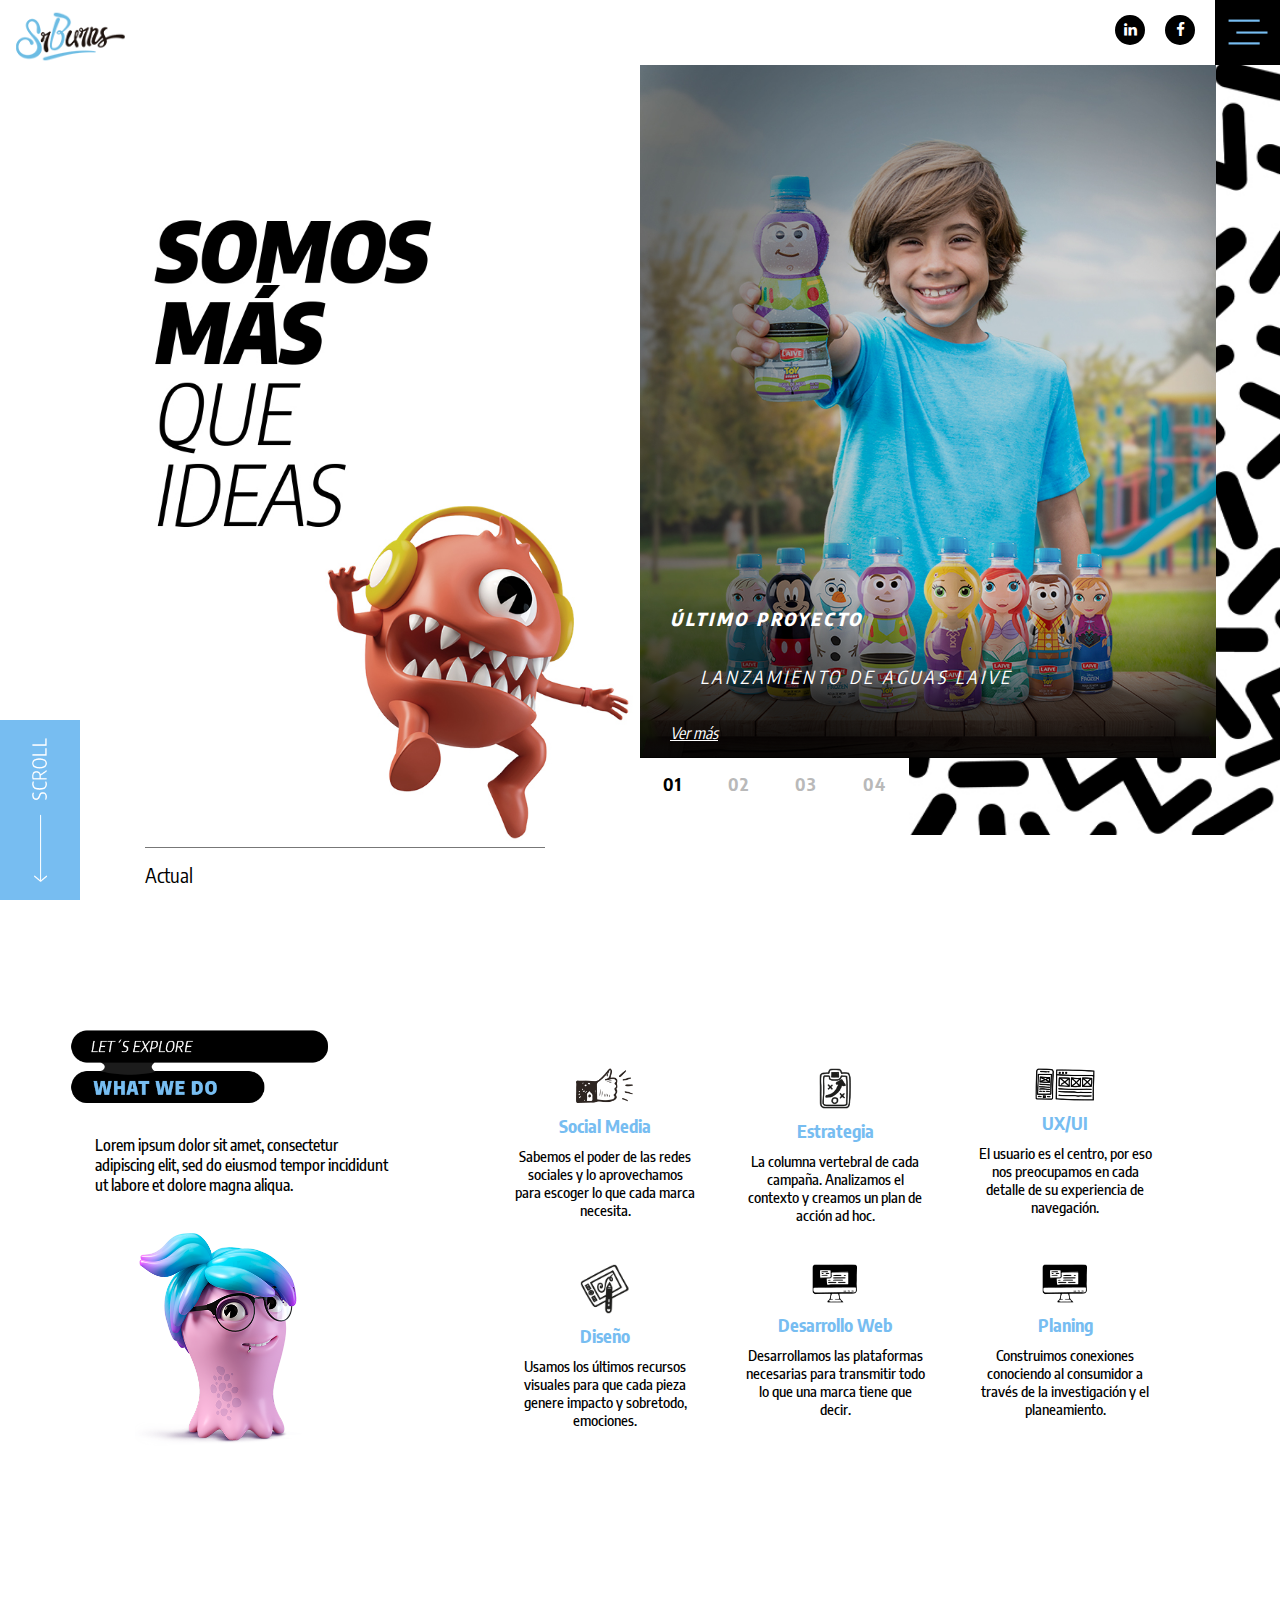
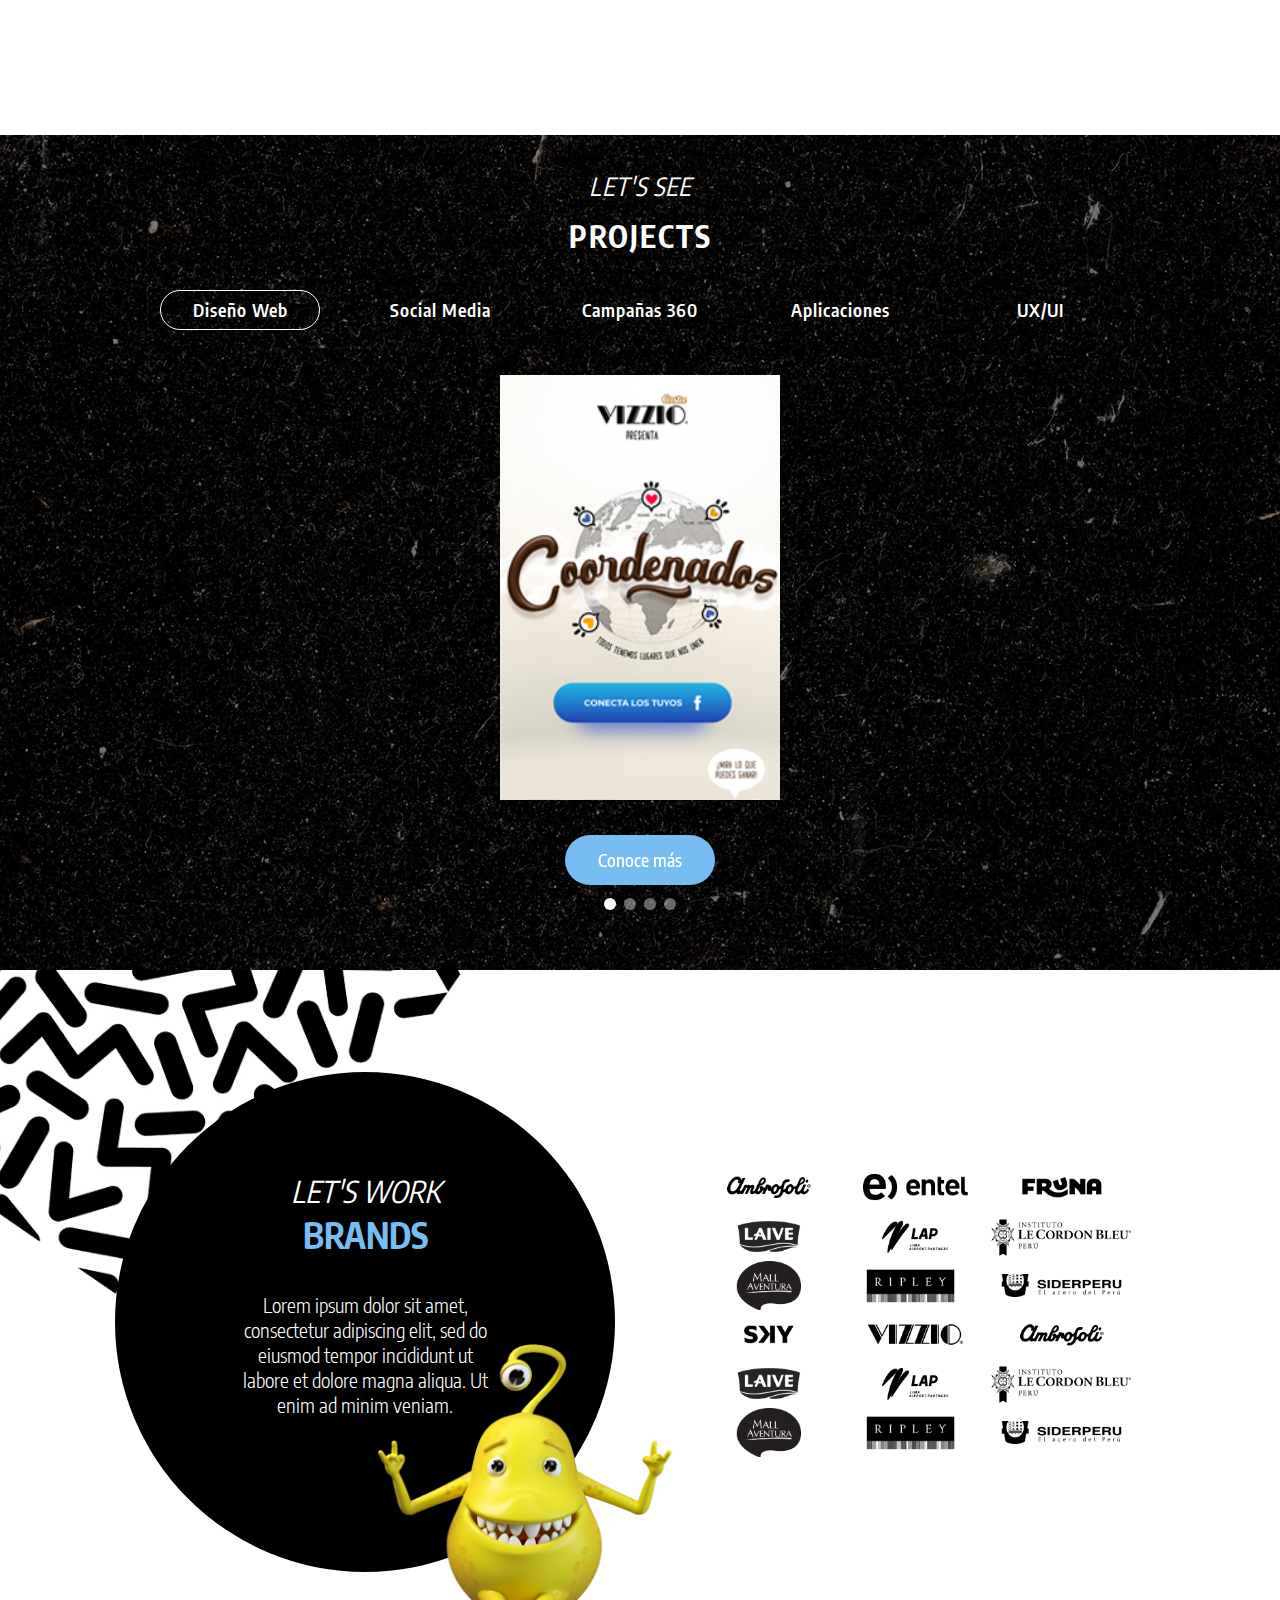
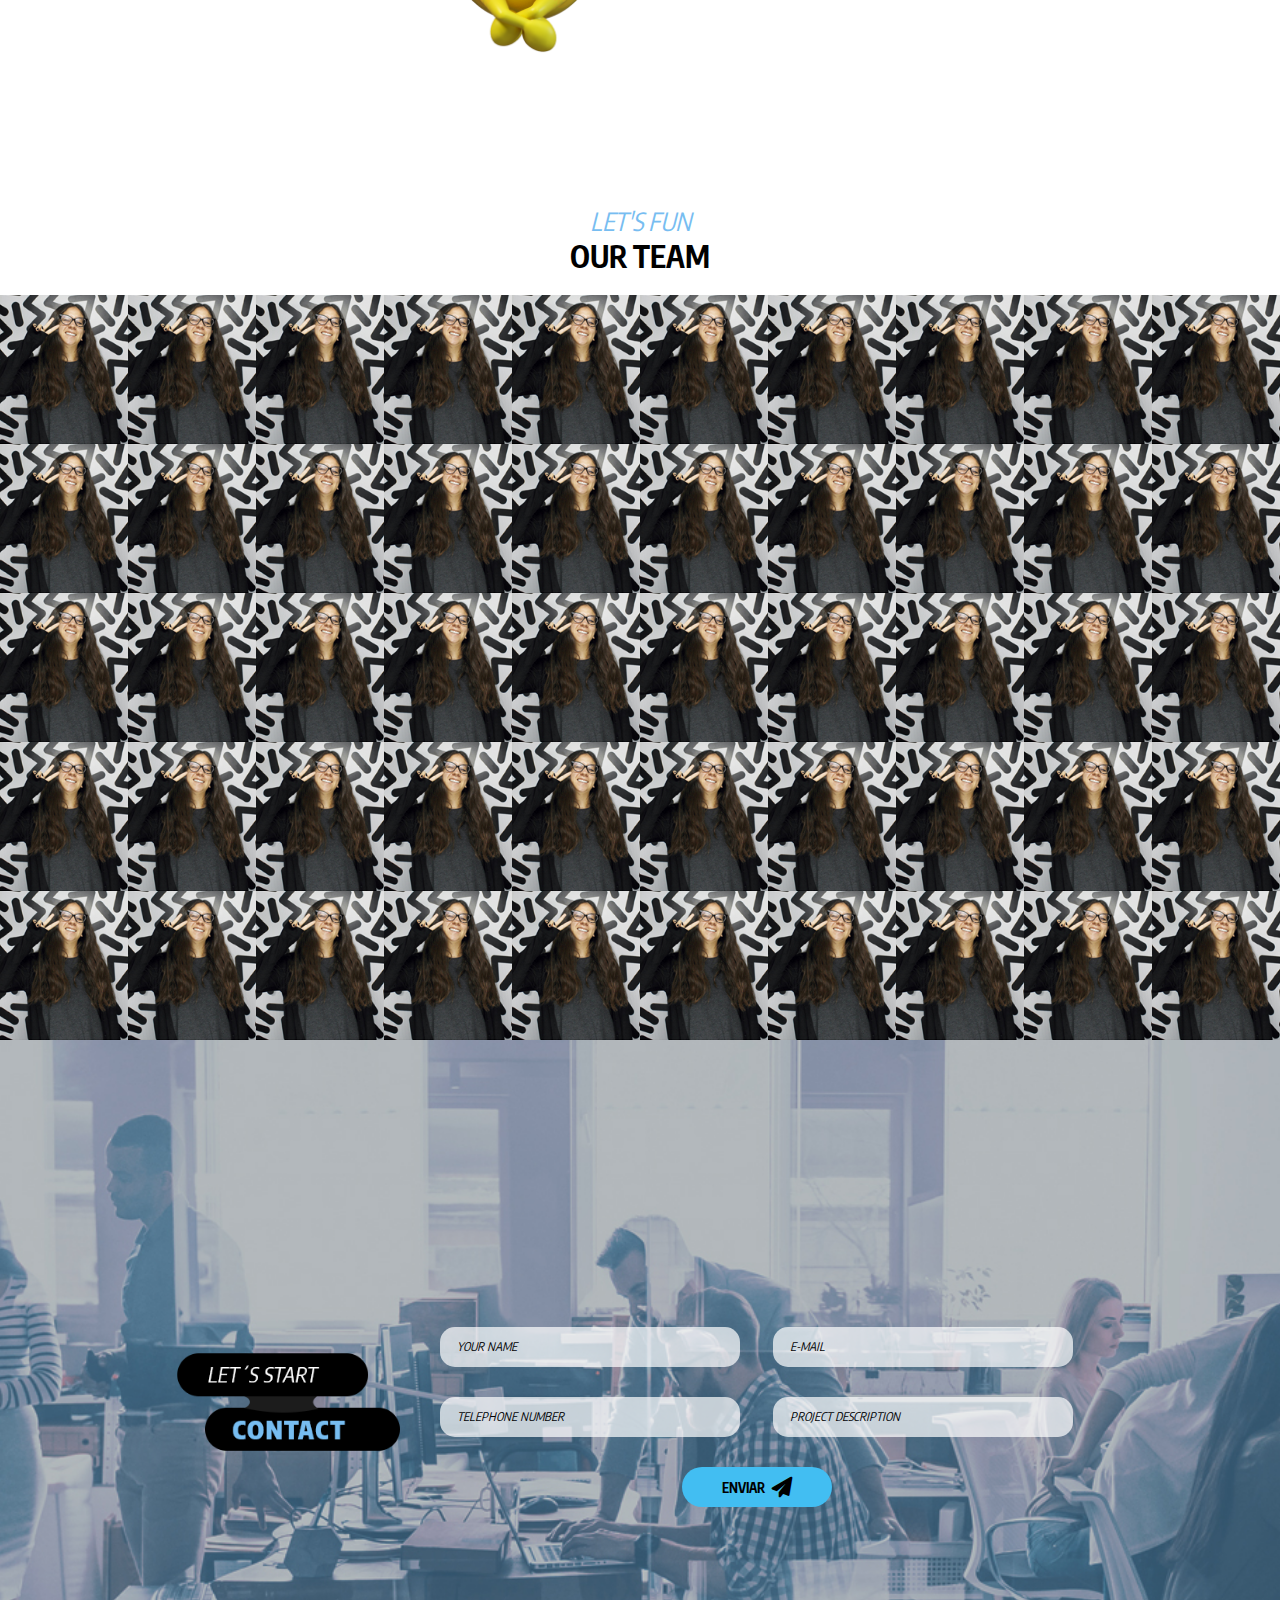
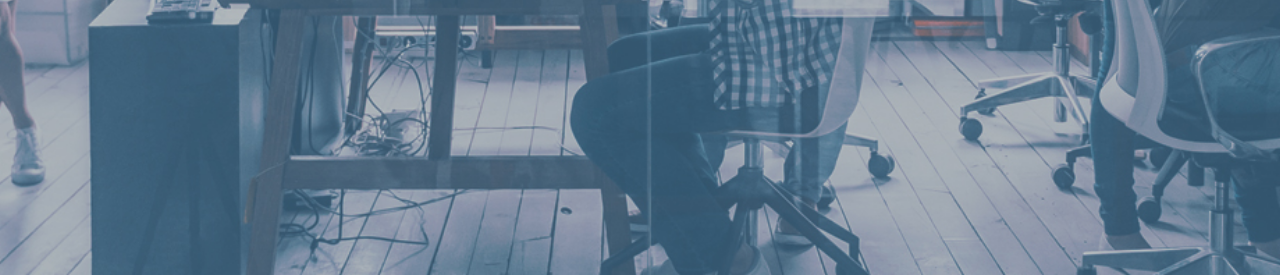
==== commit ddd47669: "Se terminó desarrollo de responsive" ====
--- a/index.html
+++ b/index.html
@@ -1,528 +1,528 @@
-<html lang="es-ES">
-    <head>
-        <meta http-equiv="Content-Type" content="text/html; charset=UTF-8">
-        <meta name="viewport" content="width=device-width, initial-scale=1, user-scalable=no">
-        <link rel="icon" type="image/png" href="./img/favicon-32x32.png" sizes="32x32">        
-        <link href="./css/home.css" rel="stylesheet">
-        <title>SrBurns</title>
-    </head>
-
-    <body>
-        <header class="header">
-            <a class="header__logo" href="http://www.srburns.pe/"></a>
-
-            <a href="javascript:void(0)" class="header__menu-boton"></a>
-
-            <a class="icon" target="_blank" href="https://www.facebook.com/SrBurnsPE/">a</a>
-            <a class="icon" target="_blank" href="https://www.linkedin.com/company/srburns-per%C3%BA/">b</a>
-        </header>
-
-        <div class="main-container">
-            <div class="main-container__agency-block">
-                <div class="main-container__agency-block__first">
-                    <img width="280" src="./img/keko-rojo.jpg" alt="">
-
-                    <div class="main-container__agency-block__first__typing typewrite" data-period="3000" data-type='["Actualmente trabajamos con Entel", "Actualmente trabajamos con Samsung", "Actualmente trabajamos con Laive"]'>
-                        <span class="wrap"></span>
-                    </div>
-                    
-                    <span class="scroll-down">
-                        <img width="18" src="./img/text-scroll.png" alt="">
-                        <img width="14" src="./img/arrow-scroll.png" alt="">
-                    </span>
-                </div>
-
-                <div class="main-container__agency-block__second">
-                    <div class="main-container__agency-block__second__slider">
-                        <div class="main-container__agency-block__second__slider__item" style="background-image: url('./img/project-laive.jpg')">
-                            <div class="project-description">
-                                <h4>Último proyecto</h4>
-                                <p>Lanzamiento de aguas laive</p>
-                                <a href="#">Ver más</a>
-                            </div>
-                        </div>
-                        <div class="main-container__agency-block__second__slider__item" style="background-image: url('./img/project-laive.jpg')">
-                            <div class="project-description">
-                                <h4>Último proyecto</h4>
-                                <p>Lanzamiento de aguas laive</p>
-                                <a href="#">Ver más</a>
-                            </div>
-                        </div>
-                        <div class="main-container__agency-block__second__slider__item" style="background-image: url('./img/project-laive.jpg')">
-                            <div class="project-description">
-                                <h4>Último proyecto</h4>
-                                <p>Lanzamiento de aguas laive</p>
-                                <a href="#">Ver más</a>
-                            </div>
-                        </div>
-                        <div class="main-container__agency-block__second__slider__item" style="background-image: url('./img/project-laive.jpg')">
-                            <div class="project-description">
-                                <h4>Último proyecto</h4>
-                                <p>Lanzamiento de aguas laive</p>
-                                <a href="#">Ver más</a>
-                            </div>
-                        </div>                    
-                    </div>
-                </div>
-            </div>
-
-            <div class="main-container__what-we-do">
-                <div class="main-container__what-we-do__container">
-                    <img class="text-img" width="214" src="./img/texto-what-we-do.png" alt="">
-                    <p>Lorem ipsum dolor sit amet, consectetur adipiscing elit, sed do eiusmod tempor incididunt ut labore et dolore magna aliqua.</p>
-                    <img class="keko-img" width="167" src="./img/keko-rosa.png" alt="">
-                </div>
-
-                <div class="main-container__what-we-do__slider">
-                    <div class="main-container__what-we-do__slider__item">
-                        <img width="60" src="./img/icon-social-media.png" alt="">
-                        <h4>Social Media</h4>
-                        <p>Sabemos el poder de las redes sociales y lo aprovechamos para escoger lo que cada marca necesita.</p>
-                    </div>
-
-                    <div class="main-container__what-we-do__slider__item">
-                        <img width="33" src="./img/icon-estrategia.png" alt="">
-                        <h4>Estrategia</h4>
-                        <p>La columna vertebral de cada campaña. Analizamos el contexto y creamos un plan de acción ad hoc.</p>
-                    </div>
-
-                    <div class="main-container__what-we-do__slider__item">
-                        <img width="60" src="./img/icon-ux-ui.png" alt="">
-                        <h4>UX/UI</h4>
-                        <p>El usuario es el centro, por eso nos preocupamos en cada detalle de su experiencia de navegación.</p>
-                    </div>
-
-                    <div class="main-container__what-we-do__slider__item">
-                        <img width="50" src="./img/icon-diseno.png" alt="">
-                        <h4>Diseño</h4>
-                        <p>Usamos los últimos recursos visuales para que cada pieza genere impacto y sobretodo, emociones.</p>
-                    </div>
-
-                    <div class="main-container__what-we-do__slider__item">
-                        <img width="46" src="./img/icon-planing.png" alt="">
-                        <h4>Desarrollo Web</h4>
-                        <p>Desarrollamos las plataformas necesarias para transmitir todo lo que una marca tiene que decir.</p>
-                    </div>
-
-                    <div class="main-container__what-we-do__slider__item">
-                        <img width="46" src="./img/icon-planing.png" alt="">
-                        <h4>Planing</h4>
-                        <p>Construimos conexiones conociendo al consumidor a través de la investigación y el planeamiento. </p>
-                    </div>
-                </div>
-            </div>
-
-            <div class="main-container__projects">
-                <h3>Let's See</h3>
-                <h2>Projects</h2>                
-
-                <div class="main-container__projects__tabs">
-                    <div class="main-container__projects__tabs__item active">
-                        <span tab="diseno">Diseño Web</span>
-                    </div>
-                    <div class="main-container__projects__tabs__item">
-                        <span tab="social">Social Media</span>
-                    </div>
-                    <div class="main-container__projects__tabs__item">
-                        <span tab="campanas">Campañas 360</span>
-                    </div>
-                    <div class="main-container__projects__tabs__item">
-                        <span tab="aplicaciones">Aplicaciones</span>
-                    </div>
-                    <div class="main-container__projects__tabs__item">
-                        <span tab="uxui">UX/UI</span>
-                    </div>
-                </div>
-
-                <div id="tab_diseno" class="main-container__projects__slider active">
-                    <div class="main-container__projects__slider__item">
-                        <img src="./img/project-1.jpg" alt="">
-                        <span detail="detail_1">Conoce más</span>
-                    </div>
-
-                    <div class="main-container__projects__slider__item">
-                        <img src="./img/project-1.jpg" alt="">
-                        <span detail="detail_1">Conoce más</span>
-                    </div>
-
-                    <div class="main-container__projects__slider__item">
-                        <img src="./img/project-1.jpg" alt="">
-                        <span detail="detail_1">Conoce más</span>
-                    </div>
-                    
-                    <div class="main-container__projects__slider__item">
-                        <img src="./img/project-1.jpg" alt="">
-                        <span detail="detail_1">Conoce más</span>
-                    </div>
-                </div>
-
-                <div id="tab_social" class="main-container__projects__slider">
-                    <div class="main-container__projects__slider__item">
-                        <img src="./img/project-2.jpg" alt="">
-                        <span detail="detail_2">Conoce más</span>
-                    </div>
-
-                    <div class="main-container__projects__slider__item">
-                        <img src="./img/project-2.jpg" alt="">
-                        <span detail="detail_2">Conoce más</span>
-                    </div>
-
-                    <div class="main-container__projects__slider__item">
-                        <img src="./img/project-2.jpg" alt="">
-                        <span detail="detail_2">Conoce más</span>
-                    </div>
-
-                    <div class="main-container__projects__slider__item">
-                        <img src="./img/project-2.jpg" alt="">
-                        <span detail="detail_2">Conoce más</span>
-                    </div>
-                </div>
-
-                <div id="tab_campanas" class="main-container__projects__slider">
-                    <div class="main-container__projects__slider__item">
-                        <img src="./img/project-3.jpg" alt="">
-                        <span detail="detail_3">Conoce más</span>
-                    </div>
-
-                    <div class="main-container__projects__slider__item">
-                        <img src="./img/project-3.jpg" alt="">
-                        <span detail="detail_3">Conoce más</span>
-                    </div>
-
-                    <div class="main-container__projects__slider__item">
-                        <img src="./img/project-3.jpg" alt="">
-                        <span detail="detail_3">Conoce más</span>
-                    </div>
-
-                    <div class="main-container__projects__slider__item">
-                        <img src="./img/project-3.jpg" alt="">
-                        <span detail="detail_3">Conoce más</span>
-                    </div>
-                </div>
-
-                <div id="tab_aplicaciones" class="main-container__projects__slider">
-                    <div class="main-container__projects__slider__item">
-                        <img src="./img/project-4.jpg" alt="">
-                        <span detail="detail_4">Conoce más</span>
-                    </div>
-
-                    <div class="main-container__projects__slider__item">
-                        <img src="./img/project-4.jpg" alt="">
-                        <span detail="detail_4">Conoce más</span>
-                    </div>
-
-                    <div class="main-container__projects__slider__item">
-                        <img src="./img/project-4.jpg" alt="">
-                        <span detail="detail_4">Conoce más</span>
-                    </div>
-
-                    <div class="main-container__projects__slider__item">
-                        <img src="./img/project-4.jpg" alt="">
-                        <span detail="detail_4">Conoce más</span>
-                    </div>
-                </div>
-
-                <div id="tab_uxui" class="main-container__projects__slider">
-                    <div class="main-container__projects__slider__item">
-                        <img src="./img/project-1.jpg" alt="">
-                        <span detail="detail_5">Conoce más</span>
-                    </div>
-
-                    <div class="main-container__projects__slider__item">
-                        <img src="./img/project-1.jpg" alt="">
-                        <span detail="detail_5">Conoce más</span>
-                    </div>
-
-                    <div class="main-container__projects__slider__item">
-                        <img src="./img/project-1.jpg" alt="">
-                        <span detail="detail_5">Conoce más</span>
-                    </div>
-                    
-                    <div class="main-container__projects__slider__item">
-                        <img src="./img/project-1.jpg" alt="">
-                        <span detail="detail_5">Conoce más</span>
-                    </div>
-                </div>
-
-                <div id='detail_1' class="main-container__projects__detail">
-                    <span class="detail-back"><img width="51" src="./img/arrow-back.png" alt=""> VOLVER</span>
-
-                    <div class="main-container__projects__detail__multimedia">
-                        <div class='main-img' style="background-image: url('./img/project-detail.jpg')"></div>
-                        <img class='play-img' src="./img/project-detail-mini-play.jpg" alt="">
-                        <img class='mini-img' src="./img/project-detail-mini.jpg" alt="">
-                    </div>
-
-                    <div class="main-container__projects__detail__text">
-                        <h3>The Challenge</h3>
-                        <p>Lorem ipsum dolor sit amet, consectetur adipiscing elit, sed do eiusmod tempor incididunt ut labore et dolore magna aliqua.</p>
-                        
-                        <h3>Results</h3>
-                        <p>Lorem ipsum dolor sit amet, consectetur adipiscing elit, sed do eiusmod tempor incididunt ut labore et dolore magna aliqua.</p>
-                        
-                        <h3>Disciplines</h3>
-                        <p>OUTDOOR ADVERTISING</p>
-
-                        <h3>Client</h3>
-                        <p>LIMA AIRPORT</p>
-                    </div>
-                </div>
-
-                <div id='detail_2' class="main-container__projects__detail">
-                    <span class="detail-back"><img width="51" src="./img/arrow-back.png" alt=""> VOLVER</span>
-
-                    <div class="main-container__projects__detail__multimedia">
-                        <div class='main-img' style="background-image: url('./img/project-detail.jpg')"></div>
-                        <img class='play-img' src="./img/project-detail-mini-play.jpg" alt="">
-                        <img class='mini-img' src="./img/project-detail-mini.jpg" alt="">
-                    </div>
-
-                    <div class="main-container__projects__detail__text">
-                        <h3>The Challenge</h3>
-                        <p>Lorem ipsum dolor sit amet, consectetur adipiscing elit, sed do eiusmod tempor incididunt ut labore et dolore magna aliqua.</p>
-                        
-                        <h3>Results</h3>
-                        <p>Lorem ipsum dolor sit amet, consectetur adipiscing elit, sed do eiusmod tempor incididunt ut labore et dolore magna aliqua.</p>
-                        
-                        <h3>Disciplines</h3>
-                        <p>OUTDOOR ADVERTISING</p>
-
-                        <h3>Client</h3>
-                        <p>LIMA AIRPORT</p>
-                    </div>
-                </div>
-
-                <div id='detail_3' class="main-container__projects__detail">
-                    <span class="detail-back"><img width="51" src="./img/arrow-back.png" alt=""> VOLVER</span>
-
-                    <div class="main-container__projects__detail__multimedia">
-                        <div class='main-img' style="background-image: url('./img/project-detail.jpg')"></div>
-                        <img class='play-img' src="./img/project-detail-mini-play.jpg" alt="">
-                        <img class='mini-img' src="./img/project-detail-mini.jpg" alt="">
-                    </div>
-
-                    <div class="main-container__projects__detail__text">
-                        <h3>The Challenge</h3>
-                        <p>Lorem ipsum dolor sit amet, consectetur adipiscing elit, sed do eiusmod tempor incididunt ut labore et dolore magna aliqua.</p>
-                        
-                        <h3>Results</h3>
-                        <p>Lorem ipsum dolor sit amet, consectetur adipiscing elit, sed do eiusmod tempor incididunt ut labore et dolore magna aliqua.</p>
-                        
-                        <h3>Disciplines</h3>
-                        <p>OUTDOOR ADVERTISING</p>
-
-                        <h3>Client</h3>
-                        <p>LIMA AIRPORT</p>
-                    </div>
-                </div>
-
-                <div id='detail_4' class="main-container__projects__detail">
-                    <span class="detail-back"><img width="51" src="./img/arrow-back.png" alt=""> VOLVER</span>
-
-                    <div class="main-container__projects__detail__multimedia">
-                        <div class='main-img' style="background-image: url('./img/project-detail.jpg')"></div>
-                        <img class='play-img' src="./img/project-detail-mini-play.jpg" alt="">
-                        <img class='mini-img' src="./img/project-detail-mini.jpg" alt="">
-                    </div>
-
-                    <div class="main-container__projects__detail__text">
-                        <h3>The Challenge</h3>
-                        <p>Lorem ipsum dolor sit amet, consectetur adipiscing elit, sed do eiusmod tempor incididunt ut labore et dolore magna aliqua.</p>
-                        
-                        <h3>Results</h3>
-                        <p>Lorem ipsum dolor sit amet, consectetur adipiscing elit, sed do eiusmod tempor incididunt ut labore et dolore magna aliqua.</p>
-                        
-                        <h3>Disciplines</h3>
-                        <p>OUTDOOR ADVERTISING</p>
-
-                        <h3>Client</h3>
-                        <p>LIMA AIRPORT</p>
-                    </div>
-                </div>
-
-                <div id='detail_5' class="main-container__projects__detail">
-                    <span class="detail-back"><img width="51" src="./img/arrow-back.png" alt=""> VOLVER</span>
-
-                    <div class="main-container__projects__detail__multimedia">
-                        <div class='main-img' style="background-image: url('./img/project-detail.jpg')"></div>
-                        <img class='play-img' src="./img/project-detail-mini-play.jpg" alt="">
-                        <img class='mini-img' src="./img/project-detail-mini.jpg" alt="">
-                    </div>
-
-                    <div class="main-container__projects__detail__text">
-                        <h3>The Challenge</h3>
-                        <p>Lorem ipsum dolor sit amet, consectetur adipiscing elit, sed do eiusmod tempor incididunt ut labore et dolore magna aliqua.</p>
-                        
-                        <h3>Results</h3>
-                        <p>Lorem ipsum dolor sit amet, consectetur adipiscing elit, sed do eiusmod tempor incididunt ut labore et dolore magna aliqua.</p>
-                        
-                        <h3>Disciplines</h3>
-                        <p>OUTDOOR ADVERTISING</p>
-
-                        <h3>Client</h3>
-                        <p>LIMA AIRPORT</p>
-                    </div>
-                </div>
-            </div>
-
-            <div class="main-container__brands">
-                <div class="main-container__brands__circle">
-                    <h3>Let's Work</h3>
-                    <h2>Brands</h2>
-                    <p>Lorem ipsum dolor sit amet, consectetur adipiscing elit, sed do eiusmod tempor incididunt ut labore et dolore magna aliqua. Ut enim ad minim veniam.</p>
-                    <div class="keko-img">
-                        <picture>
-                            <source media="(min-width: 650px)" srcset="./img/keko-amarillo-bounce.png">
-                            <source media="(min-width: 465px)" srcset="./img/keko-amarillo-bounce.png">
-                            <img src="./img/keko-amarillo-bounce-mob.png" alt="Keko Amarillo">
-                        </picture>
-                    </div>
-                </div>
-
-                <div class="main-container__brands__slider">
-                    <div class="main-container__brands__slider__item">
-                        <img src="./img/brand-ambrosoli.png" alt="">
-                        <img src="./img/brand-entel.png" alt="">
-                        <img src="./img/brand-fruna.png" alt="">
-                        <img src="./img/brand-laive.png" alt="">
-                        <img src="./img/brand-lap.png" alt="">
-                        <img src="./img/brand-lecordonbleu.png" alt="">
-                        <img src="./img/brand-mall-aventura.png" alt="">
-                        <img src="./img/brand-ripley.png" alt="">
-                        <img src="./img/brand-siderperu.png" alt="">                            
-                    </div>
-                    <div class="main-container__brands__slider__item">
-                        <img src="./img/brand-sky.png" alt="">
-                        <img src="./img/brand-vizzio.png" alt="">
-                        <img src="./img/brand-ambrosoli.png" alt="">
-                        <img src="./img/brand-laive.png" alt="">
-                        <img src="./img/brand-lap.png" alt="">
-                        <img src="./img/brand-lecordonbleu.png" alt="">
-                        <img src="./img/brand-mall-aventura.png" alt="">
-                        <img src="./img/brand-ripley.png" alt="">
-                        <img src="./img/brand-siderperu.png" alt="">
-                    </div>
-                </div>
-            </div>
-
-            <div class="main-container__our-team">
-                <div class="main-container__our-team__title">
-                    <h3>Let's Fun</h3>
-                    <h2>Our Team</h2>
-                </div>
-
-                <div class="main-container__our-team__photos">
-                    <div style="background-image: url('./img/team-1.jpg')"></div>
-                    <div style="background-image: url('./img/team-1.jpg')"></div>
-                    <div style="background-image: url('./img/team-1.jpg')"></div>
-                    <div style="background-image: url('./img/team-1.jpg')"></div>
-                    <div style="background-image: url('./img/team-1.jpg')"></div>
-                    <div style="background-image: url('./img/team-1.jpg')"></div>
-                    <div style="background-image: url('./img/team-1.jpg')"></div>
-                    <div style="background-image: url('./img/team-1.jpg')"></div>
-                    <div style="background-image: url('./img/team-1.jpg')"></div>
-                    <div style="background-image: url('./img/team-1.jpg')"></div>
-                    <div style="background-image: url('./img/team-1.jpg')"></div>
-                    <div style="background-image: url('./img/team-1.jpg')"></div>
-                    <div style="background-image: url('./img/team-1.jpg')"></div>
-                    <div style="background-image: url('./img/team-1.jpg')"></div>
-                    <div style="background-image: url('./img/team-1.jpg')"></div>
-                    <div style="background-image: url('./img/team-1.jpg')"></div>
-                    <div style="background-image: url('./img/team-1.jpg')"></div>
-                    <div style="background-image: url('./img/team-1.jpg')"></div>
-                    <div style="background-image: url('./img/team-1.jpg')"></div>
-                    <div style="background-image: url('./img/team-1.jpg')"></div>
-                    <div style="background-image: url('./img/team-1.jpg')"></div>
-                    <div style="background-image: url('./img/team-1.jpg')"></div>
-                    <div style="background-image: url('./img/team-1.jpg')"></div>
-                    <div style="background-image: url('./img/team-1.jpg')"></div>
-                    <div style="background-image: url('./img/team-1.jpg')"></div>
-                    <div style="background-image: url('./img/team-1.jpg')"></div>
-                    <div style="background-image: url('./img/team-1.jpg')"></div>
-                    <div style="background-image: url('./img/team-1.jpg')"></div>
-                    <div style="background-image: url('./img/team-1.jpg')"></div>
-                    <div style="background-image: url('./img/team-1.jpg')"></div>
-                    <div style="background-image: url('./img/team-1.jpg')"></div>
-                    <div style="background-image: url('./img/team-1.jpg')"></div>
-                    <div style="background-image: url('./img/team-1.jpg')"></div>
-                    <div style="background-image: url('./img/team-1.jpg')"></div>
-                    <div style="background-image: url('./img/team-1.jpg')"></div>
-                    <div style="background-image: url('./img/team-1.jpg')"></div>
-                    <div style="background-image: url('./img/team-1.jpg')"></div>
-                    <div style="background-image: url('./img/team-1.jpg')"></div>
-                    <div style="background-image: url('./img/team-1.jpg')"></div>
-                    <div style="background-image: url('./img/team-1.jpg')"></div>
-                    <div style="background-image: url('./img/team-1.jpg')"></div>
-                    <div style="background-image: url('./img/team-1.jpg')"></div>
-                    <div style="background-image: url('./img/team-1.jpg')"></div>
-                    <div style="background-image: url('./img/team-1.jpg')"></div>
-                    <div style="background-image: url('./img/team-1.jpg')"></div>
-                    <div style="background-image: url('./img/team-1.jpg')"></div>
-                    <div style="background-image: url('./img/team-1.jpg')"></div>
-                    <div style="background-image: url('./img/team-1.jpg')"></div>
-                    <div style="background-image: url('./img/team-1.jpg')"></div>
-                    <div style="background-image: url('./img/team-1.jpg')"></div>
-                </div>
-            </div>
-
-            <div class="main-container__contact">
-                <div class="main-container__contact__container">
-                    <div class="main-container__contact__container__fondo">
-                        <img width="160" src="./img/contact-text.png" alt="">
-
-                        <form action="" id="contacForm">
-                            <div class="firstname">
-                                <input name="firstname" minlength="1" placeholder="YOUR NAME" type="text">
-                            </div>
-
-                            <div class="email">
-                                <input name="email" placeholder="E-MAIL" type="email">
-                            </div>
-                        
-                            <div class="phone">
-                                <input name="phone" maxlength="9" minlength="9" placeholder="TELEPHONE NUMBER" type="tel">
-                            </div>
-
-                            <div class="project">
-                                <input name="project" placeholder="PROJECT DESCRIPTION" type="text">
-                            </div>
-
-                            <button type="submit">
-                                <span class="text">Enviar</span>
-                                <span class="icon">c</span>
-                            </button>
-                        </form>
-                    </div>
-                </div>
-            </div>
-        </div>
-
-        <div class="overlay"></div>
-        <div class="menu">
-            <ul>
-                <li>
-                    <a href="/">Home</a>
-                </li>
-                <li>
-                    <a id='projects' href="javascript:void(0)">Projects</a>
-                </li>
-                <li>
-                    <a id='brands' href="javascript:void(0)">Brands</a>
-                </li>
-                <li>
-                    <a id='contact' href="javascript:void(0)">Contact</a>
-                </li>
-            </ul>
-            
-            <div class="menu__redes">
-                <a class="icon" target="_blank" href="https://www.facebook.com/SrBurnsPE/">a</a>
-                <a class="icon" target="_blank" href="https://www.linkedin.com/company/srburns-per%C3%BA/">b</a>
-            </div>
-        </div>
-
-        <script src="https://ajax.googleapis.com/ajax/libs/jquery/3.4.1/jquery.min.js"></script>
-        <script src="./js/slick.min.js" type="text/javascript"></script>
-        <script src="./js/jquery.validate.min.js"></script>
-        <script src="./js/home.js" type="text/javascript"></script>
-    </body>
+<html lang="es-ES">
+    <head>
+        <meta http-equiv="Content-Type" content="text/html; charset=UTF-8">
+        <meta name="viewport" content="width=device-width, initial-scale=1, user-scalable=no">
+        <link rel="icon" type="image/png" href="./img/favicon-32x32.png" sizes="32x32">        
+        <link href="./css/home.css" rel="stylesheet">
+        <title>SrBurns</title>
+    </head>
+
+    <body>
+        <header class="header">
+            <a class="header__logo" href="http://www.srburns.pe/"></a>
+
+            <a href="javascript:void(0)" class="header__menu-boton"></a>
+
+            <a class="icon" target="_blank" href="https://www.facebook.com/SrBurnsPE/">a</a>
+            <a class="icon" target="_blank" href="https://www.linkedin.com/company/srburns-per%C3%BA/">b</a>
+        </header>
+
+        <div class="main-container">
+            <div class="main-container__agency-block">
+                <div class="main-container__agency-block__first">
+                    <img width="280" src="./img/keko-rojo.jpg" alt="">
+
+                    <div class="main-container__agency-block__first__typing typewrite" data-period="3000" data-type='["Actualmente trabajamos con Entel", "Actualmente trabajamos con Samsung", "Actualmente trabajamos con Laive"]'>
+                        <span class="wrap"></span>
+                    </div>
+                    
+                    <span class="scroll-down">
+                        <img width="18" src="./img/text-scroll.png" alt="">
+                        <img width="14" src="./img/arrow-scroll.png" alt="">
+                    </span>
+                </div>
+
+                <div class="main-container__agency-block__second">
+                    <div class="main-container__agency-block__second__slider">
+                        <div class="main-container__agency-block__second__slider__item" style="background-image: url('./img/project-laive.jpg')">
+                            <div class="project-description">
+                                <h4>Último proyecto</h4>
+                                <p>Lanzamiento de aguas laive</p>
+                                <a href="#">Ver más</a>
+                            </div>
+                        </div>
+                        <div class="main-container__agency-block__second__slider__item" style="background-image: url('./img/project-laive.jpg')">
+                            <div class="project-description">
+                                <h4>Último proyecto</h4>
+                                <p>Lanzamiento de aguas laive</p>
+                                <a href="#">Ver más</a>
+                            </div>
+                        </div>
+                        <div class="main-container__agency-block__second__slider__item" style="background-image: url('./img/project-laive.jpg')">
+                            <div class="project-description">
+                                <h4>Último proyecto</h4>
+                                <p>Lanzamiento de aguas laive</p>
+                                <a href="#">Ver más</a>
+                            </div>
+                        </div>
+                        <div class="main-container__agency-block__second__slider__item" style="background-image: url('./img/project-laive.jpg')">
+                            <div class="project-description">
+                                <h4>Último proyecto</h4>
+                                <p>Lanzamiento de aguas laive</p>
+                                <a href="#">Ver más</a>
+                            </div>
+                        </div>                    
+                    </div>
+                </div>
+            </div>
+
+            <div class="main-container__what-we-do">
+                <div class="main-container__what-we-do__container">
+                    <img class="text-img" width="214" src="./img/texto-what-we-do.png" alt="">
+                    <p>Lorem ipsum dolor sit amet, consectetur adipiscing elit, sed do eiusmod tempor incididunt ut labore et dolore magna aliqua.</p>
+                    <img class="keko-img" width="167" src="./img/keko-rosa.png" alt="">
+                </div>
+
+                <div class="main-container__what-we-do__slider">
+                    <div class="main-container__what-we-do__slider__item">
+                        <img width="60" src="./img/icon-social-media.png" alt="">
+                        <h4>Social Media</h4>
+                        <p>Sabemos el poder de las redes sociales y lo aprovechamos para escoger lo que cada marca necesita.</p>
+                    </div>
+
+                    <div class="main-container__what-we-do__slider__item">
+                        <img width="33" src="./img/icon-estrategia.png" alt="">
+                        <h4>Estrategia</h4>
+                        <p>La columna vertebral de cada campaña. Analizamos el contexto y creamos un plan de acción ad hoc.</p>
+                    </div>
+
+                    <div class="main-container__what-we-do__slider__item">
+                        <img width="60" src="./img/icon-ux-ui.png" alt="">
+                        <h4>UX/UI</h4>
+                        <p>El usuario es el centro, por eso nos preocupamos en cada detalle de su experiencia de navegación.</p>
+                    </div>
+
+                    <div class="main-container__what-we-do__slider__item">
+                        <img width="50" src="./img/icon-diseno.png" alt="">
+                        <h4>Diseño</h4>
+                        <p>Usamos los últimos recursos visuales para que cada pieza genere impacto y sobretodo, emociones.</p>
+                    </div>
+
+                    <div class="main-container__what-we-do__slider__item">
+                        <img width="46" src="./img/icon-planing.png" alt="">
+                        <h4>Desarrollo Web</h4>
+                        <p>Desarrollamos las plataformas necesarias para transmitir todo lo que una marca tiene que decir.</p>
+                    </div>
+
+                    <div class="main-container__what-we-do__slider__item">
+                        <img width="46" src="./img/icon-planing.png" alt="">
+                        <h4>Planing</h4>
+                        <p>Construimos conexiones conociendo al consumidor a través de la investigación y el planeamiento. </p>
+                    </div>
+                </div>
+            </div>
+
+            <div class="main-container__projects">
+                <h3>Let's See</h3>
+                <h2>Projects</h2>                
+
+                <div class="main-container__projects__tabs">
+                    <div class="main-container__projects__tabs__item active">
+                        <span tab="diseno">Diseño Web</span>
+                    </div>
+                    <div class="main-container__projects__tabs__item">
+                        <span tab="social">Social Media</span>
+                    </div>
+                    <div class="main-container__projects__tabs__item">
+                        <span tab="campanas">Campañas 360</span>
+                    </div>
+                    <div class="main-container__projects__tabs__item">
+                        <span tab="aplicaciones">Aplicaciones</span>
+                    </div>
+                    <div class="main-container__projects__tabs__item">
+                        <span tab="uxui">UX/UI</span>
+                    </div>
+                </div>
+
+                <div id="tab_diseno" class="main-container__projects__slider active">
+                    <div class="main-container__projects__slider__item">
+                        <img src="./img/project-1.jpg" alt="">
+                        <span detail="detail_1">Conoce más</span>
+                    </div>
+
+                    <div class="main-container__projects__slider__item">
+                        <img src="./img/project-1.jpg" alt="">
+                        <span detail="detail_1">Conoce más</span>
+                    </div>
+
+                    <div class="main-container__projects__slider__item">
+                        <img src="./img/project-1.jpg" alt="">
+                        <span detail="detail_1">Conoce más</span>
+                    </div>
+                    
+                    <div class="main-container__projects__slider__item">
+                        <img src="./img/project-1.jpg" alt="">
+                        <span detail="detail_1">Conoce más</span>
+                    </div>
+                </div>
+
+                <div id="tab_social" class="main-container__projects__slider">
+                    <div class="main-container__projects__slider__item">
+                        <img src="./img/project-2.jpg" alt="">
+                        <span detail="detail_2">Conoce más</span>
+                    </div>
+
+                    <div class="main-container__projects__slider__item">
+                        <img src="./img/project-2.jpg" alt="">
+                        <span detail="detail_2">Conoce más</span>
+                    </div>
+
+                    <div class="main-container__projects__slider__item">
+                        <img src="./img/project-2.jpg" alt="">
+                        <span detail="detail_2">Conoce más</span>
+                    </div>
+
+                    <div class="main-container__projects__slider__item">
+                        <img src="./img/project-2.jpg" alt="">
+                        <span detail="detail_2">Conoce más</span>
+                    </div>
+                </div>
+
+                <div id="tab_campanas" class="main-container__projects__slider">
+                    <div class="main-container__projects__slider__item">
+                        <img src="./img/project-3.jpg" alt="">
+                        <span detail="detail_3">Conoce más</span>
+                    </div>
+
+                    <div class="main-container__projects__slider__item">
+                        <img src="./img/project-3.jpg" alt="">
+                        <span detail="detail_3">Conoce más</span>
+                    </div>
+
+                    <div class="main-container__projects__slider__item">
+                        <img src="./img/project-3.jpg" alt="">
+                        <span detail="detail_3">Conoce más</span>
+                    </div>
+
+                    <div class="main-container__projects__slider__item">
+                        <img src="./img/project-3.jpg" alt="">
+                        <span detail="detail_3">Conoce más</span>
+                    </div>
+                </div>
+
+                <div id="tab_aplicaciones" class="main-container__projects__slider">
+                    <div class="main-container__projects__slider__item">
+                        <img src="./img/project-4.jpg" alt="">
+                        <span detail="detail_4">Conoce más</span>
+                    </div>
+
+                    <div class="main-container__projects__slider__item">
+                        <img src="./img/project-4.jpg" alt="">
+                        <span detail="detail_4">Conoce más</span>
+                    </div>
+
+                    <div class="main-container__projects__slider__item">
+                        <img src="./img/project-4.jpg" alt="">
+                        <span detail="detail_4">Conoce más</span>
+                    </div>
+
+                    <div class="main-container__projects__slider__item">
+                        <img src="./img/project-4.jpg" alt="">
+                        <span detail="detail_4">Conoce más</span>
+                    </div>
+                </div>
+
+                <div id="tab_uxui" class="main-container__projects__slider">
+                    <div class="main-container__projects__slider__item">
+                        <img src="./img/project-1.jpg" alt="">
+                        <span detail="detail_5">Conoce más</span>
+                    </div>
+
+                    <div class="main-container__projects__slider__item">
+                        <img src="./img/project-1.jpg" alt="">
+                        <span detail="detail_5">Conoce más</span>
+                    </div>
+
+                    <div class="main-container__projects__slider__item">
+                        <img src="./img/project-1.jpg" alt="">
+                        <span detail="detail_5">Conoce más</span>
+                    </div>
+                    
+                    <div class="main-container__projects__slider__item">
+                        <img src="./img/project-1.jpg" alt="">
+                        <span detail="detail_5">Conoce más</span>
+                    </div>
+                </div>
+
+                <div id='detail_1' class="main-container__projects__detail">
+                    <span class="detail-back"><img width="51" src="./img/arrow-back.png" alt=""> VOLVER</span>
+
+                    <div class="main-container__projects__detail__multimedia">
+                        <div class='main-img' style="background-image: url('./img/project-detail.jpg')"></div>
+                        <img class='play-img' src="./img/project-detail-mini-play.jpg" alt="">
+                        <img class='mini-img' src="./img/project-detail-mini.jpg" alt="">
+                    </div>
+
+                    <div class="main-container__projects__detail__text">
+                        <h3>The Challenge</h3>
+                        <p>Lorem ipsum dolor sit amet, consectetur adipiscing elit, sed do eiusmod tempor incididunt ut labore et dolore magna aliqua.</p>
+                        
+                        <h3>Results</h3>
+                        <p>Lorem ipsum dolor sit amet, consectetur adipiscing elit, sed do eiusmod tempor incididunt ut labore et dolore magna aliqua.</p>
+                        
+                        <h3>Disciplines</h3>
+                        <p>OUTDOOR ADVERTISING</p>
+
+                        <h3>Client</h3>
+                        <p>LIMA AIRPORT</p>
+                    </div>
+                </div>
+
+                <div id='detail_2' class="main-container__projects__detail">
+                    <span class="detail-back"><img width="51" src="./img/arrow-back.png" alt=""> VOLVER</span>
+
+                    <div class="main-container__projects__detail__multimedia">
+                        <div class='main-img' style="background-image: url('./img/project-detail.jpg')"></div>
+                        <img class='play-img' src="./img/project-detail-mini-play.jpg" alt="">
+                        <img class='mini-img' src="./img/project-detail-mini.jpg" alt="">
+                    </div>
+
+                    <div class="main-container__projects__detail__text">
+                        <h3>The Challenge</h3>
+                        <p>Lorem ipsum dolor sit amet, consectetur adipiscing elit, sed do eiusmod tempor incididunt ut labore et dolore magna aliqua.</p>
+                        
+                        <h3>Results</h3>
+                        <p>Lorem ipsum dolor sit amet, consectetur adipiscing elit, sed do eiusmod tempor incididunt ut labore et dolore magna aliqua.</p>
+                        
+                        <h3>Disciplines</h3>
+                        <p>OUTDOOR ADVERTISING</p>
+
+                        <h3>Client</h3>
+                        <p>LIMA AIRPORT</p>
+                    </div>
+                </div>
+
+                <div id='detail_3' class="main-container__projects__detail">
+                    <span class="detail-back"><img width="51" src="./img/arrow-back.png" alt=""> VOLVER</span>
+
+                    <div class="main-container__projects__detail__multimedia">
+                        <div class='main-img' style="background-image: url('./img/project-detail.jpg')"></div>
+                        <img class='play-img' src="./img/project-detail-mini-play.jpg" alt="">
+                        <img class='mini-img' src="./img/project-detail-mini.jpg" alt="">
+                    </div>
+
+                    <div class="main-container__projects__detail__text">
+                        <h3>The Challenge</h3>
+                        <p>Lorem ipsum dolor sit amet, consectetur adipiscing elit, sed do eiusmod tempor incididunt ut labore et dolore magna aliqua.</p>
+                        
+                        <h3>Results</h3>
+                        <p>Lorem ipsum dolor sit amet, consectetur adipiscing elit, sed do eiusmod tempor incididunt ut labore et dolore magna aliqua.</p>
+                        
+                        <h3>Disciplines</h3>
+                        <p>OUTDOOR ADVERTISING</p>
+
+                        <h3>Client</h3>
+                        <p>LIMA AIRPORT</p>
+                    </div>
+                </div>
+
+                <div id='detail_4' class="main-container__projects__detail">
+                    <span class="detail-back"><img width="51" src="./img/arrow-back.png" alt=""> VOLVER</span>
+
+                    <div class="main-container__projects__detail__multimedia">
+                        <div class='main-img' style="background-image: url('./img/project-detail.jpg')"></div>
+                        <img class='play-img' src="./img/project-detail-mini-play.jpg" alt="">
+                        <img class='mini-img' src="./img/project-detail-mini.jpg" alt="">
+                    </div>
+
+                    <div class="main-container__projects__detail__text">
+                        <h3>The Challenge</h3>
+                        <p>Lorem ipsum dolor sit amet, consectetur adipiscing elit, sed do eiusmod tempor incididunt ut labore et dolore magna aliqua.</p>
+                        
+                        <h3>Results</h3>
+                        <p>Lorem ipsum dolor sit amet, consectetur adipiscing elit, sed do eiusmod tempor incididunt ut labore et dolore magna aliqua.</p>
+                        
+                        <h3>Disciplines</h3>
+                        <p>OUTDOOR ADVERTISING</p>
+
+                        <h3>Client</h3>
+                        <p>LIMA AIRPORT</p>
+                    </div>
+                </div>
+
+                <div id='detail_5' class="main-container__projects__detail">
+                    <span class="detail-back"><img width="51" src="./img/arrow-back.png" alt=""> VOLVER</span>
+
+                    <div class="main-container__projects__detail__multimedia">
+                        <div class='main-img' style="background-image: url('./img/project-detail.jpg')"></div>
+                        <img class='play-img' src="./img/project-detail-mini-play.jpg" alt="">
+                        <img class='mini-img' src="./img/project-detail-mini.jpg" alt="">
+                    </div>
+
+                    <div class="main-container__projects__detail__text">
+                        <h3>The Challenge</h3>
+                        <p>Lorem ipsum dolor sit amet, consectetur adipiscing elit, sed do eiusmod tempor incididunt ut labore et dolore magna aliqua.</p>
+                        
+                        <h3>Results</h3>
+                        <p>Lorem ipsum dolor sit amet, consectetur adipiscing elit, sed do eiusmod tempor incididunt ut labore et dolore magna aliqua.</p>
+                        
+                        <h3>Disciplines</h3>
+                        <p>OUTDOOR ADVERTISING</p>
+
+                        <h3>Client</h3>
+                        <p>LIMA AIRPORT</p>
+                    </div>
+                </div>
+            </div>
+
+            <div class="main-container__brands">
+                <div class="main-container__brands__circle">
+                    <h3>Let's Work</h3>
+                    <h2>Brands</h2>
+                    <p>Lorem ipsum dolor sit amet, consectetur adipiscing elit, sed do eiusmod tempor incididunt ut labore et dolore magna aliqua. Ut enim ad minim veniam.</p>
+                    <div class="keko-img">
+                        <picture>
+                            <source media="(min-width: 650px)" srcset="./img/keko-amarillo-bounce.png">
+                            <source media="(min-width: 465px)" srcset="./img/keko-amarillo-bounce.png">
+                            <img src="./img/keko-amarillo-bounce-mob.png" alt="Keko Amarillo">
+                        </picture>
+                    </div>
+                </div>
+
+                <div class="main-container__brands__slider">
+                    <div class="main-container__brands__slider__item">
+                        <img src="./img/brand-ambrosoli.png" alt="">
+                        <img src="./img/brand-entel.png" alt="">
+                        <img src="./img/brand-fruna.png" alt="">
+                        <img src="./img/brand-laive.png" alt="">
+                        <img src="./img/brand-lap.png" alt="">
+                        <img src="./img/brand-lecordonbleu.png" alt="">
+                        <img src="./img/brand-mall-aventura.png" alt="">
+                        <img src="./img/brand-ripley.png" alt="">
+                        <img src="./img/brand-siderperu.png" alt="">                            
+                    </div>
+                    <div class="main-container__brands__slider__item">
+                        <img src="./img/brand-sky.png" alt="">
+                        <img src="./img/brand-vizzio.png" alt="">
+                        <img src="./img/brand-ambrosoli.png" alt="">
+                        <img src="./img/brand-laive.png" alt="">
+                        <img src="./img/brand-lap.png" alt="">
+                        <img src="./img/brand-lecordonbleu.png" alt="">
+                        <img src="./img/brand-mall-aventura.png" alt="">
+                        <img src="./img/brand-ripley.png" alt="">
+                        <img src="./img/brand-siderperu.png" alt="">
+                    </div>
+                </div>
+            </div>
+
+            <div class="main-container__our-team">
+                <div class="main-container__our-team__title">
+                    <h3>Let's Fun</h3>
+                    <h2>Our Team</h2>
+                </div>
+
+                <div class="main-container__our-team__photos">
+                    <div style="background-image: url('./img/team-1.jpg')"></div>
+                    <div style="background-image: url('./img/team-1.jpg')"></div>
+                    <div style="background-image: url('./img/team-1.jpg')"></div>
+                    <div style="background-image: url('./img/team-1.jpg')"></div>
+                    <div style="background-image: url('./img/team-1.jpg')"></div>
+                    <div style="background-image: url('./img/team-1.jpg')"></div>
+                    <div style="background-image: url('./img/team-1.jpg')"></div>
+                    <div style="background-image: url('./img/team-1.jpg')"></div>
+                    <div style="background-image: url('./img/team-1.jpg')"></div>
+                    <div style="background-image: url('./img/team-1.jpg')"></div>
+                    <div style="background-image: url('./img/team-1.jpg')"></div>
+                    <div style="background-image: url('./img/team-1.jpg')"></div>
+                    <div style="background-image: url('./img/team-1.jpg')"></div>
+                    <div style="background-image: url('./img/team-1.jpg')"></div>
+                    <div style="background-image: url('./img/team-1.jpg')"></div>
+                    <div style="background-image: url('./img/team-1.jpg')"></div>
+                    <div style="background-image: url('./img/team-1.jpg')"></div>
+                    <div style="background-image: url('./img/team-1.jpg')"></div>
+                    <div style="background-image: url('./img/team-1.jpg')"></div>
+                    <div style="background-image: url('./img/team-1.jpg')"></div>
+                    <div style="background-image: url('./img/team-1.jpg')"></div>
+                    <div style="background-image: url('./img/team-1.jpg')"></div>
+                    <div style="background-image: url('./img/team-1.jpg')"></div>
+                    <div style="background-image: url('./img/team-1.jpg')"></div>
+                    <div style="background-image: url('./img/team-1.jpg')"></div>
+                    <div style="background-image: url('./img/team-1.jpg')"></div>
+                    <div style="background-image: url('./img/team-1.jpg')"></div>
+                    <div style="background-image: url('./img/team-1.jpg')"></div>
+                    <div style="background-image: url('./img/team-1.jpg')"></div>
+                    <div style="background-image: url('./img/team-1.jpg')"></div>
+                    <div style="background-image: url('./img/team-1.jpg')"></div>
+                    <div style="background-image: url('./img/team-1.jpg')"></div>
+                    <div style="background-image: url('./img/team-1.jpg')"></div>
+                    <div style="background-image: url('./img/team-1.jpg')"></div>
+                    <div style="background-image: url('./img/team-1.jpg')"></div>
+                    <div style="background-image: url('./img/team-1.jpg')"></div>
+                    <div style="background-image: url('./img/team-1.jpg')"></div>
+                    <div style="background-image: url('./img/team-1.jpg')"></div>
+                    <div style="background-image: url('./img/team-1.jpg')"></div>
+                    <div style="background-image: url('./img/team-1.jpg')"></div>
+                    <div style="background-image: url('./img/team-1.jpg')"></div>
+                    <div style="background-image: url('./img/team-1.jpg')"></div>
+                    <div style="background-image: url('./img/team-1.jpg')"></div>
+                    <div style="background-image: url('./img/team-1.jpg')"></div>
+                    <div style="background-image: url('./img/team-1.jpg')"></div>
+                    <div style="background-image: url('./img/team-1.jpg')"></div>
+                    <div style="background-image: url('./img/team-1.jpg')"></div>
+                    <div style="background-image: url('./img/team-1.jpg')"></div>
+                    <div style="background-image: url('./img/team-1.jpg')"></div>
+                    <div style="background-image: url('./img/team-1.jpg')"></div>
+                </div>
+            </div>
+
+            <div class="main-container__contact">
+                <div class="main-container__contact__container">
+                    <div class="main-container__contact__container__fondo">
+                        <img width="160" src="./img/contact-text.png" alt="">
+
+                        <form action="" id="contacForm">
+                            <div class="firstname">
+                                <input name="firstname" minlength="1" placeholder="YOUR NAME" type="text">
+                            </div>
+
+                            <div class="email">
+                                <input name="email" placeholder="E-MAIL" type="email">
+                            </div>
+                        
+                            <div class="phone">
+                                <input name="phone" maxlength="9" minlength="9" placeholder="TELEPHONE NUMBER" type="tel">
+                            </div>
+
+                            <div class="project">
+                                <input name="project" placeholder="PROJECT DESCRIPTION" type="text">
+                            </div>
+
+                            <button type="submit">
+                                <span class="text">Enviar</span>
+                                <span class="icon">c</span>
+                            </button>
+                        </form>
+                    </div>
+                </div>
+            </div>
+        </div>
+
+        <div class="overlay"></div>
+        <div class="menu">
+            <ul>
+                <li>
+                    <a href="/">Home</a>
+                </li>
+                <li>
+                    <a id='projects' href="javascript:void(0)">Projects</a>
+                </li>
+                <li>
+                    <a id='brands' href="javascript:void(0)">Brands</a>
+                </li>
+                <li>
+                    <a id='contact' href="javascript:void(0)">Contact</a>
+                </li>
+            </ul>
+            
+            <div class="menu__redes">
+                <a class="icon" target="_blank" href="https://www.facebook.com/SrBurnsPE/">a</a>
+                <a class="icon" target="_blank" href="https://www.linkedin.com/company/srburns-per%C3%BA/">b</a>
+            </div>
+        </div>
+
+        <script src="https://ajax.googleapis.com/ajax/libs/jquery/3.4.1/jquery.min.js"></script>
+        <script src="./js/slick.min.js" type="text/javascript"></script>
+        <script src="./js/jquery.validate.min.js"></script>
+        <script src="./js/home.js" type="text/javascript"></script>
+    </body>
 </html>